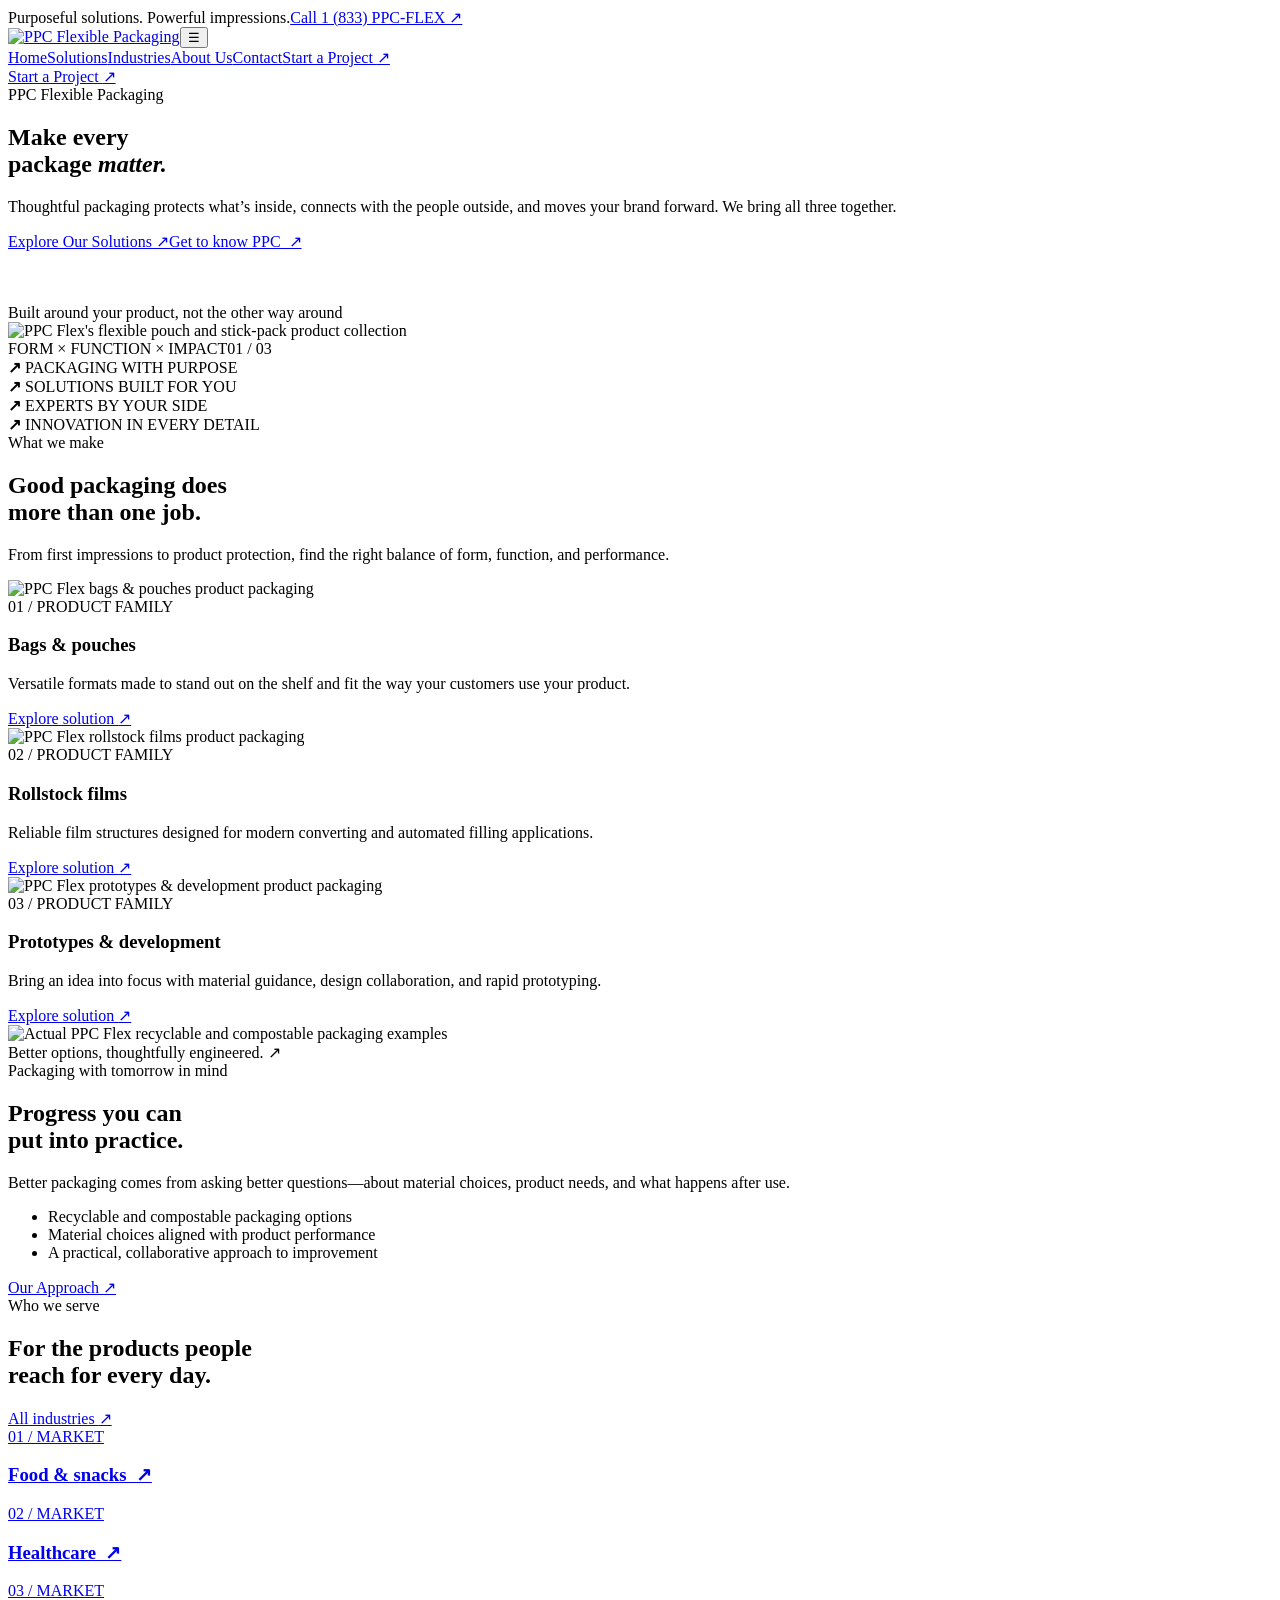
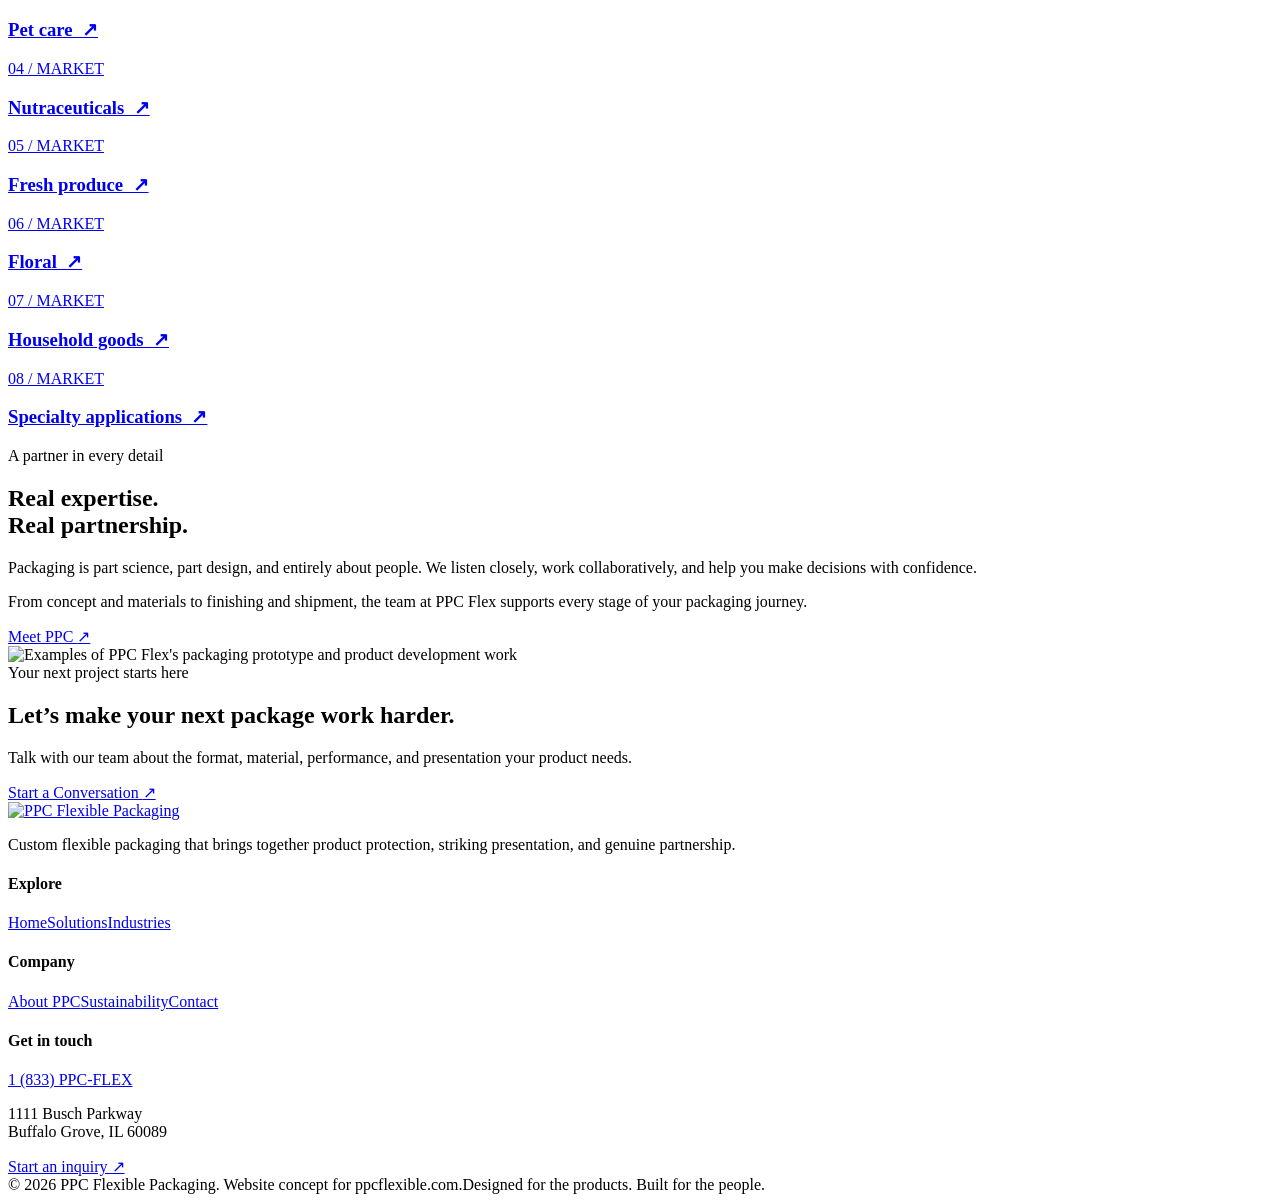
==== index.html @ 079b3fd4 "Add files via upload" ====
<!DOCTYPE html><html lang="en"><head><meta charset="utf-8"><meta name="viewport" content="width=device-width, initial-scale=1"><meta name="theme-color" content="#142b38"><meta name="description" content="Custom flexible packaging for food, healthcare, pet care and more. Discover PPC Flexible Packaging."><title>Custom Packaging Designed to Perform | PPC Flexible Packaging</title><link rel="icon" href="assets/favicon.svg" type="image/svg+xml"><link rel="alternate icon" href="assets/favicon.ico" type="image/x-icon"><link rel="apple-touch-icon" href="assets/apple-touch-icon.png"><link rel="stylesheet" href="assets/style.css"><link rel="canonical" href="https://ppcflexible.com/index.html"></head><body><div class="topline"><div class="container"><span>Purposeful solutions. Powerful impressions.</span><a href="tel:+18337723539">Call 1 (833) PPC-FLEX ↗</a></div></div><header class="header"><div class="container nav-wrap"><a class="brand" href="index.html" aria-label="PPC Flexible Packaging home"><img class="brand-logo" src="assets/logo.svg" alt="PPC Flexible Packaging" width="211" height="61"></a><button data-menu-button class="menu-btn" aria-label="Toggle navigation" aria-expanded="false">☰</button><nav data-menu class="nav" aria-label="Main navigation"><a class="nav-link active" href="index.html">Home</a><a class="nav-link " href="solutions.html">Solutions</a><a class="nav-link " href="industries.html">Industries</a><a class="nav-link " href="about.html">About Us</a><a class="nav-link " href="contact.html">Contact</a><a class="btn mobile-only" href="contact.html">Start a Project <span class="arrow">↗</span></a></nav><a class="btn header-cta" href="contact.html">Start a Project <span class="arrow">↗</span></a></div></header><main><section class="hero"><div class="hero-grid"><div class="hero-copy"><div><div class="eyebrow">PPC Flexible Packaging</div><h1>Make every<br>package <em>matter.</em></h1><p>Thoughtful packaging protects what’s inside, connects with the people outside, and moves your brand forward. We bring all three together.</p><div class="hero-actions"><a class="btn" href="solutions.html">Explore Our Solutions <span class="arrow">↗</span></a><a class="ghost" href="about.html">Get to know PPC&nbsp; ↗</a></div><div class="hero-photo-quote" style="margin-top:53px"><span>Built around your product, not the other way around</span></div></div></div><div class="hero-visual"><img src="https://ppcflex.com/wp-content/uploads/2025/11/bags.png" alt="PPC Flex's flexible pouch and stick-pack product collection"><div class="hero-caption"><span>FORM × FUNCTION × IMPACT</span><span>01 / 03</span></div></div></div></section>
<section class="kicker-strip"><div class="container kicker-grid"><div><b>↗</b> PACKAGING WITH PURPOSE</div><div><b>↗</b> SOLUTIONS BUILT FOR YOU</div><div><b>↗</b> EXPERTS BY YOUR SIDE</div><div><b>↗</b> INNOVATION IN EVERY DETAIL</div></div></section>
<section class="section"><div class="container"><div class="section-head"><div><div class="eyebrow">What we make</div><h2>Good packaging does<br>more than one job.</h2></div><p>From first impressions to product protection, find the right balance of form, function, and performance.</p></div><div class="cards-3"><article class="service-card"><div class="image"><img src="https://ppcflex.com/wp-content/uploads/2025/11/bags.png" loading="lazy" alt="PPC Flex bags & pouches product packaging"></div><div class="content"><span class="count">01 / PRODUCT FAMILY</span><h3>Bags & pouches</h3><p>Versatile formats made to stand out on the shelf and fit the way your customers use your product.</p><a class="text-link" href="solutions.html">Explore solution <span class="arrow">↗</span></a></div></article><article class="service-card"><div class="image"><img src="https://ppcflex.com/wp-content/uploads/2024/10/rollstock.png" loading="lazy" alt="PPC Flex rollstock films product packaging"></div><div class="content"><span class="count">02 / PRODUCT FAMILY</span><h3>Rollstock films</h3><p>Reliable film structures designed for modern converting and automated filling applications.</p><a class="text-link" href="solutions.html">Explore solution <span class="arrow">↗</span></a></div></article><article class="service-card"><div class="image"><img src="https://ppcflex.com/wp-content/uploads/2024/03/prototype-packaging-768x768.png" loading="lazy" alt="PPC Flex prototypes & development product packaging"></div><div class="content"><span class="count">03 / PRODUCT FAMILY</span><h3>Prototypes & development</h3><p>Bring an idea into focus with material guidance, design collaboration, and rapid prototyping.</p><a class="text-link" href="solutions.html">Explore solution <span class="arrow">↗</span></a></div></article></div></div></section>
<section class="section soft"><div class="container split"><div class="photo-block contain" style="background:#ffffff"><img loading="lazy" src="https://ppcflex.com/wp-content/uploads/2024/03/2024_PPCFLEX_Thrive-1.jpg" alt="Actual PPC Flex recyclable and compostable packaging examples"><div class="photo-note">Better options, thoughtfully engineered. ↗</div></div><div><div class="eyebrow">Packaging with tomorrow in mind</div><h2>Progress you can<br>put into practice.</h2><p class="lead">Better packaging comes from asking better questions—about material choices, product needs, and what happens after use.</p><ul class="feature-list"><li>Recyclable and compostable packaging options</li><li>Material choices aligned with product performance</li><li>A practical, collaborative approach to improvement</li></ul><a class="btn dark" href="about.html#sustainability">Our Approach <span class="arrow">↗</span></a></div></div></section>
<section class="section"><div class="container"><div class="section-head"><div><div class="eyebrow">Who we serve</div><h2>For the products people<br>reach for every day.</h2></div><a class="text-link" href="industries.html">All industries <span class="arrow">↗</span></a></div><div class="market-grid"><a href="industries.html" class="market"><span class="no">01 / MARKET</span><h3>Food & snacks&nbsp; ↗</h3></a><a href="industries.html" class="market"><span class="no">02 / MARKET</span><h3>Healthcare&nbsp; ↗</h3></a><a href="industries.html" class="market"><span class="no">03 / MARKET</span><h3>Pet care&nbsp; ↗</h3></a><a href="industries.html" class="market"><span class="no">04 / MARKET</span><h3>Nutraceuticals&nbsp; ↗</h3></a><a href="industries.html" class="market"><span class="no">05 / MARKET</span><h3>Fresh produce&nbsp; ↗</h3></a><a href="industries.html" class="market"><span class="no">06 / MARKET</span><h3>Floral&nbsp; ↗</h3></a><a href="industries.html" class="market"><span class="no">07 / MARKET</span><h3>Household goods&nbsp; ↗</h3></a><a href="industries.html" class="market"><span class="no">08 / MARKET</span><h3>Specialty applications&nbsp; ↗</h3></a></div></div></section>
<section class="section soft"><div class="container split"><div><div class="eyebrow">A partner in every detail</div><h2>Real expertise.<br>Real partnership.</h2><p class="lead">Packaging is part science, part design, and entirely about people. We listen closely, work collaboratively, and help you make decisions with confidence.</p><p>From concept and materials to finishing and shipment, the team at PPC Flex supports every stage of your packaging journey.</p><a class="btn dark" href="about.html">Meet PPC <span class="arrow">↗</span></a></div><div class="photo-block contain" style="background:white"><img loading="lazy" src="https://ppcflex.com/wp-content/uploads/2024/03/prototype-packaging-768x768.png" alt="Examples of PPC Flex's packaging prototype and product development work"></div></div></section><section class="banner"><div class="container banner-inner"><div><div class="eyebrow">Your next project starts here</div><h2>Let’s make your next package work harder.</h2><p>Talk with our team about the format, material, performance, and presentation your product needs.</p></div><a class="btn" href="contact.html">Start a Conversation <span class="arrow">↗</span></a></div></section></main><footer class="footer"><div class="container footer-main"><div><a class="brand" href="index.html" aria-label="PPC Flexible Packaging home"><img class="brand-logo" src="assets/logo-reverse.svg" alt="PPC Flexible Packaging" width="211" height="61"></a><p>Custom flexible packaging that brings together product protection, striking presentation, and genuine partnership.</p></div><div><h4>Explore</h4><a href="index.html">Home</a><a href="solutions.html">Solutions</a><a href="industries.html">Industries</a></div><div><h4>Company</h4><a href="about.html">About PPC</a><a href="about.html#sustainability">Sustainability</a><a href="contact.html">Contact</a></div><div><h4>Get in touch</h4><a href="tel:+18337723539">1 (833) PPC-FLEX</a><p>1111 Busch Parkway<br>Buffalo Grove, IL 60089</p><a href="contact.html">Start an inquiry ↗</a></div></div><div class="container footer-bottom"><span>© 2026 PPC Flexible Packaging. Website concept for ppcflexible.com.</span><span>Designed for the products. Built for the people.</span></div></footer><script src="assets/script.js" defer></script></body></html>
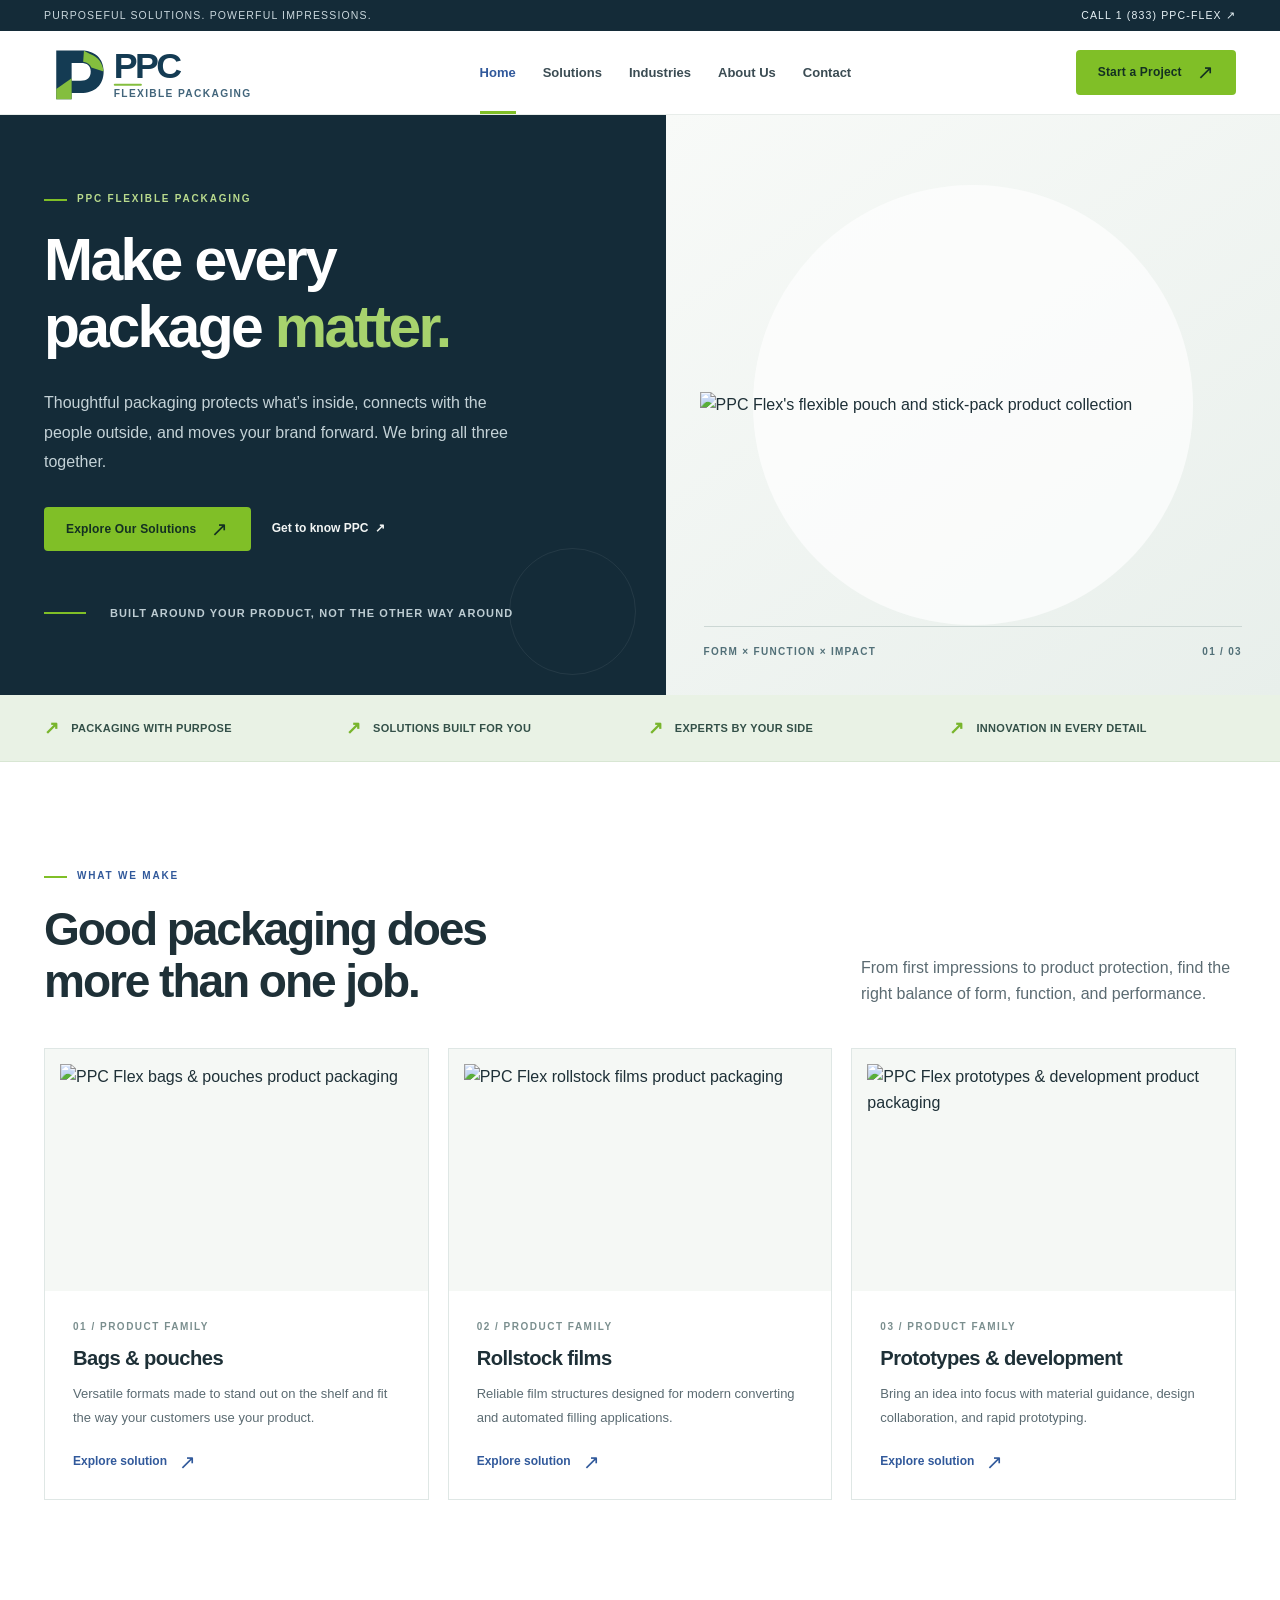
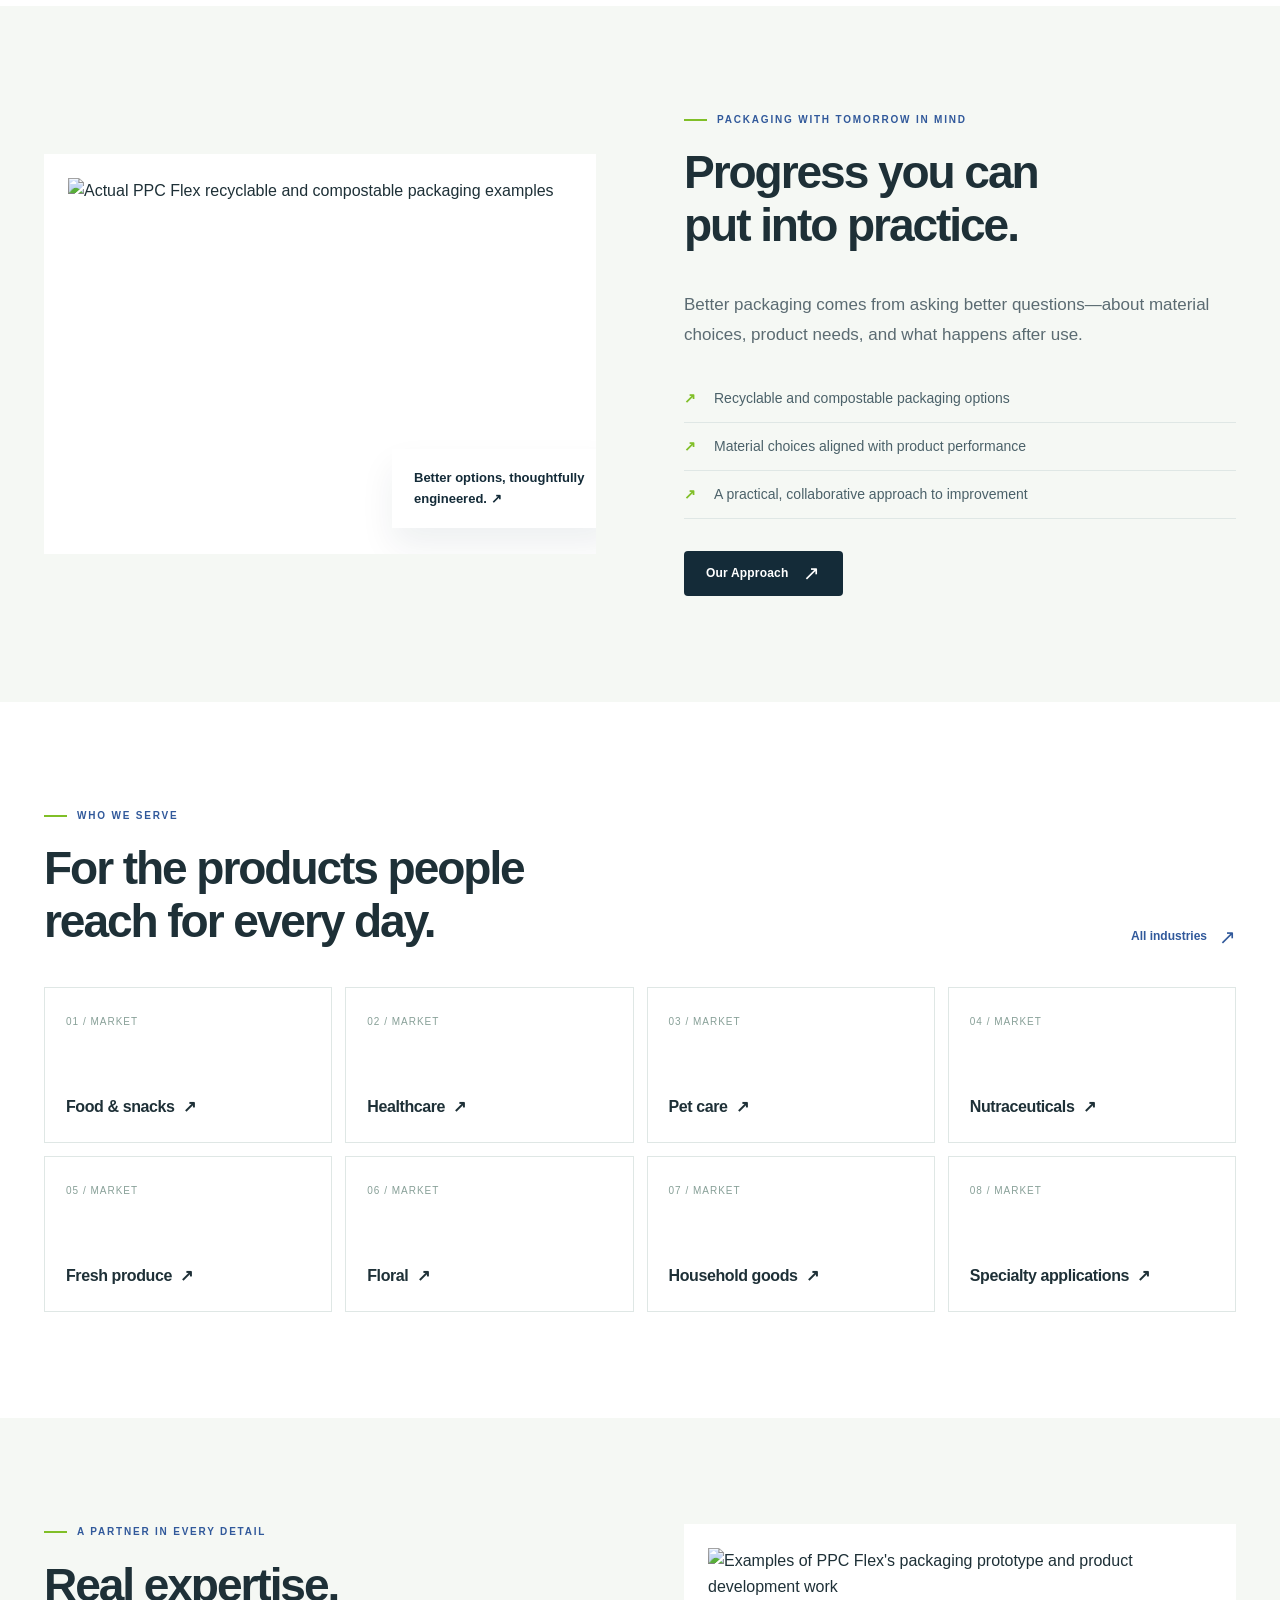
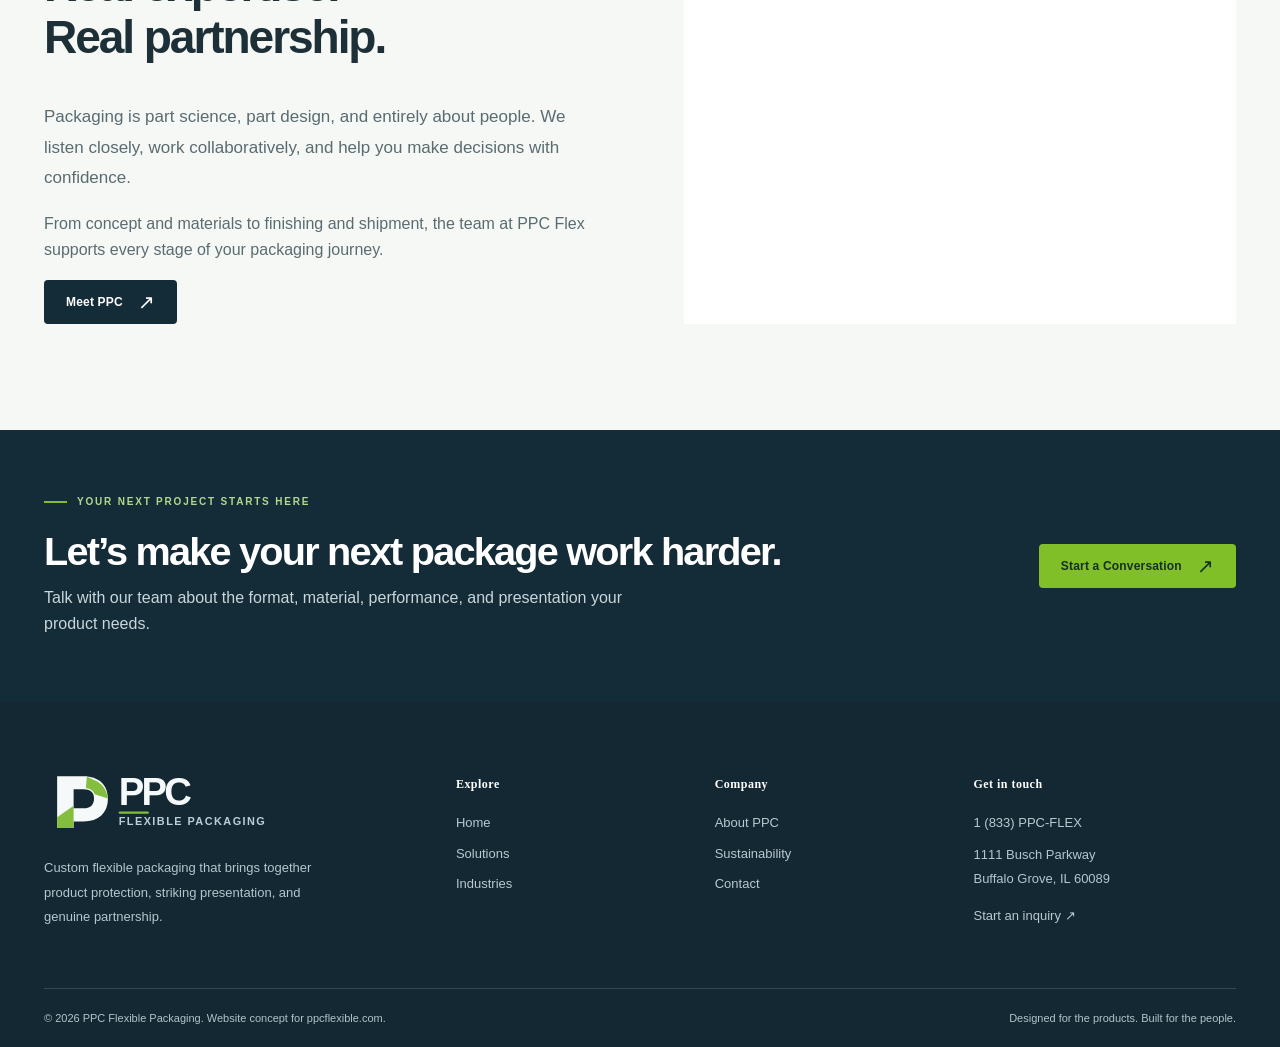
==== commit 36677634: "Add files via upload" ====
--- a/index.html
+++ b/index.html
@@ -1,6 +1,6 @@
-<!DOCTYPE html><html lang="en"><head><meta charset="utf-8"><meta name="viewport" content="width=device-width, initial-scale=1"><meta name="theme-color" content="#142b38"><meta name="description" content="Custom flexible packaging for food, healthcare, pet care and more. Discover PPC Flexible Packaging."><title>Custom Packaging Designed to Perform | PPC Flexible Packaging</title><link rel="icon" href="assets/favicon.svg" type="image/svg+xml"><link rel="alternate icon" href="assets/favicon.ico" type="image/x-icon"><link rel="apple-touch-icon" href="assets/apple-touch-icon.png"><link rel="stylesheet" href="assets/style.css"><link rel="canonical" href="https://ppcflexible.com/index.html"></head><body><div class="topline"><div class="container"><span>Purposeful solutions. Powerful impressions.</span><a href="tel:+18337723539">Call 1 (833) PPC-FLEX ↗</a></div></div><header class="header"><div class="container nav-wrap"><a class="brand" href="index.html" aria-label="PPC Flexible Packaging home"><img class="brand-logo" src="assets/logo.svg" alt="PPC Flexible Packaging" width="211" height="61"></a><button data-menu-button class="menu-btn" aria-label="Toggle navigation" aria-expanded="false">☰</button><nav data-menu class="nav" aria-label="Main navigation"><a class="nav-link active" href="index.html">Home</a><a class="nav-link " href="solutions.html">Solutions</a><a class="nav-link " href="industries.html">Industries</a><a class="nav-link " href="about.html">About Us</a><a class="nav-link " href="contact.html">Contact</a><a class="btn mobile-only" href="contact.html">Start a Project <span class="arrow">↗</span></a></nav><a class="btn header-cta" href="contact.html">Start a Project <span class="arrow">↗</span></a></div></header><main><section class="hero"><div class="hero-grid"><div class="hero-copy"><div><div class="eyebrow">PPC Flexible Packaging</div><h1>Make every<br>package <em>matter.</em></h1><p>Thoughtful packaging protects what’s inside, connects with the people outside, and moves your brand forward. We bring all three together.</p><div class="hero-actions"><a class="btn" href="solutions.html">Explore Our Solutions <span class="arrow">↗</span></a><a class="ghost" href="about.html">Get to know PPC&nbsp; ↗</a></div><div class="hero-photo-quote" style="margin-top:53px"><span>Built around your product, not the other way around</span></div></div></div><div class="hero-visual"><img src="https://ppcflex.com/wp-content/uploads/2025/11/bags.png" alt="PPC Flex's flexible pouch and stick-pack product collection"><div class="hero-caption"><span>FORM × FUNCTION × IMPACT</span><span>01 / 03</span></div></div></div></section>
+<!DOCTYPE html><html lang="en"><head><meta charset="utf-8"><meta name="viewport" content="width=device-width, initial-scale=1"><meta name="theme-color" content="#142b38"><meta name="description" content="Custom flexible packaging for food, healthcare, pet care and more. Discover PPC Flexible Packaging."><title>Custom Packaging Designed to Perform | PPC Flexible Packaging</title><link rel="icon" href="favicon.svg" type="image/svg+xml"><link rel="alternate icon" href="favicon.ico" type="image/x-icon"><link rel="apple-touch-icon" href="apple-touch-icon.png"><link rel="stylesheet" href="style.css"><link rel="canonical" href="https://ppcflexible.com/index.html"></head><body><div class="topline"><div class="container"><span>Purposeful solutions. Powerful impressions.</span><a href="tel:+18337723539">Call 1 (833) PPC-FLEX ↗</a></div></div><header class="header"><div class="container nav-wrap"><a class="brand" href="index.html" aria-label="PPC Flexible Packaging home"><img class="brand-logo" src="logo.svg" alt="PPC Flexible Packaging" width="211" height="61"></a><button data-menu-button class="menu-btn" aria-label="Toggle navigation" aria-expanded="false">☰</button><nav data-menu class="nav" aria-label="Main navigation"><a class="nav-link active" href="index.html">Home</a><a class="nav-link " href="solutions.html">Solutions</a><a class="nav-link " href="industries.html">Industries</a><a class="nav-link " href="about.html">About Us</a><a class="nav-link " href="contact.html">Contact</a><a class="btn mobile-only" href="contact.html">Start a Project <span class="arrow">↗</span></a></nav><a class="btn header-cta" href="contact.html">Start a Project <span class="arrow">↗</span></a></div></header><main><section class="hero"><div class="hero-grid"><div class="hero-copy"><div><div class="eyebrow">PPC Flexible Packaging</div><h1>Make every<br>package <em>matter.</em></h1><p>Thoughtful packaging protects what’s inside, connects with the people outside, and moves your brand forward. We bring all three together.</p><div class="hero-actions"><a class="btn" href="solutions.html">Explore Our Solutions <span class="arrow">↗</span></a><a class="ghost" href="about.html">Get to know PPC&nbsp; ↗</a></div><div class="hero-photo-quote" style="margin-top:53px"><span>Built around your product, not the other way around</span></div></div></div><div class="hero-visual"><img src="https://ppcflex.com/wp-content/uploads/2025/11/bags.png" alt="PPC Flex's flexible pouch and stick-pack product collection"><div class="hero-caption"><span>FORM × FUNCTION × IMPACT</span><span>01 / 03</span></div></div></div></section>
 <section class="kicker-strip"><div class="container kicker-grid"><div><b>↗</b> PACKAGING WITH PURPOSE</div><div><b>↗</b> SOLUTIONS BUILT FOR YOU</div><div><b>↗</b> EXPERTS BY YOUR SIDE</div><div><b>↗</b> INNOVATION IN EVERY DETAIL</div></div></section>
 <section class="section"><div class="container"><div class="section-head"><div><div class="eyebrow">What we make</div><h2>Good packaging does<br>more than one job.</h2></div><p>From first impressions to product protection, find the right balance of form, function, and performance.</p></div><div class="cards-3"><article class="service-card"><div class="image"><img src="https://ppcflex.com/wp-content/uploads/2025/11/bags.png" loading="lazy" alt="PPC Flex bags & pouches product packaging"></div><div class="content"><span class="count">01 / PRODUCT FAMILY</span><h3>Bags & pouches</h3><p>Versatile formats made to stand out on the shelf and fit the way your customers use your product.</p><a class="text-link" href="solutions.html">Explore solution <span class="arrow">↗</span></a></div></article><article class="service-card"><div class="image"><img src="https://ppcflex.com/wp-content/uploads/2024/10/rollstock.png" loading="lazy" alt="PPC Flex rollstock films product packaging"></div><div class="content"><span class="count">02 / PRODUCT FAMILY</span><h3>Rollstock films</h3><p>Reliable film structures designed for modern converting and automated filling applications.</p><a class="text-link" href="solutions.html">Explore solution <span class="arrow">↗</span></a></div></article><article class="service-card"><div class="image"><img src="https://ppcflex.com/wp-content/uploads/2024/03/prototype-packaging-768x768.png" loading="lazy" alt="PPC Flex prototypes & development product packaging"></div><div class="content"><span class="count">03 / PRODUCT FAMILY</span><h3>Prototypes & development</h3><p>Bring an idea into focus with material guidance, design collaboration, and rapid prototyping.</p><a class="text-link" href="solutions.html">Explore solution <span class="arrow">↗</span></a></div></article></div></div></section>
 <section class="section soft"><div class="container split"><div class="photo-block contain" style="background:#ffffff"><img loading="lazy" src="https://ppcflex.com/wp-content/uploads/2024/03/2024_PPCFLEX_Thrive-1.jpg" alt="Actual PPC Flex recyclable and compostable packaging examples"><div class="photo-note">Better options, thoughtfully engineered. ↗</div></div><div><div class="eyebrow">Packaging with tomorrow in mind</div><h2>Progress you can<br>put into practice.</h2><p class="lead">Better packaging comes from asking better questions—about material choices, product needs, and what happens after use.</p><ul class="feature-list"><li>Recyclable and compostable packaging options</li><li>Material choices aligned with product performance</li><li>A practical, collaborative approach to improvement</li></ul><a class="btn dark" href="about.html#sustainability">Our Approach <span class="arrow">↗</span></a></div></div></section>
 <section class="section"><div class="container"><div class="section-head"><div><div class="eyebrow">Who we serve</div><h2>For the products people<br>reach for every day.</h2></div><a class="text-link" href="industries.html">All industries <span class="arrow">↗</span></a></div><div class="market-grid"><a href="industries.html" class="market"><span class="no">01 / MARKET</span><h3>Food & snacks&nbsp; ↗</h3></a><a href="industries.html" class="market"><span class="no">02 / MARKET</span><h3>Healthcare&nbsp; ↗</h3></a><a href="industries.html" class="market"><span class="no">03 / MARKET</span><h3>Pet care&nbsp; ↗</h3></a><a href="industries.html" class="market"><span class="no">04 / MARKET</span><h3>Nutraceuticals&nbsp; ↗</h3></a><a href="industries.html" class="market"><span class="no">05 / MARKET</span><h3>Fresh produce&nbsp; ↗</h3></a><a href="industries.html" class="market"><span class="no">06 / MARKET</span><h3>Floral&nbsp; ↗</h3></a><a href="industries.html" class="market"><span class="no">07 / MARKET</span><h3>Household goods&nbsp; ↗</h3></a><a href="industries.html" class="market"><span class="no">08 / MARKET</span><h3>Specialty applications&nbsp; ↗</h3></a></div></div></section>
-<section class="section soft"><div class="container split"><div><div class="eyebrow">A partner in every detail</div><h2>Real expertise.<br>Real partnership.</h2><p class="lead">Packaging is part science, part design, and entirely about people. We listen closely, work collaboratively, and help you make decisions with confidence.</p><p>From concept and materials to finishing and shipment, the team at PPC Flex supports every stage of your packaging journey.</p><a class="btn dark" href="about.html">Meet PPC <span class="arrow">↗</span></a></div><div class="photo-block contain" style="background:white"><img loading="lazy" src="https://ppcflex.com/wp-content/uploads/2024/03/prototype-packaging-768x768.png" alt="Examples of PPC Flex's packaging prototype and product development work"></div></div></section><section class="banner"><div class="container banner-inner"><div><div class="eyebrow">Your next project starts here</div><h2>Let’s make your next package work harder.</h2><p>Talk with our team about the format, material, performance, and presentation your product needs.</p></div><a class="btn" href="contact.html">Start a Conversation <span class="arrow">↗</span></a></div></section></main><footer class="footer"><div class="container footer-main"><div><a class="brand" href="index.html" aria-label="PPC Flexible Packaging home"><img class="brand-logo" src="assets/logo-reverse.svg" alt="PPC Flexible Packaging" width="211" height="61"></a><p>Custom flexible packaging that brings together product protection, striking presentation, and genuine partnership.</p></div><div><h4>Explore</h4><a href="index.html">Home</a><a href="solutions.html">Solutions</a><a href="industries.html">Industries</a></div><div><h4>Company</h4><a href="about.html">About PPC</a><a href="about.html#sustainability">Sustainability</a><a href="contact.html">Contact</a></div><div><h4>Get in touch</h4><a href="tel:+18337723539">1 (833) PPC-FLEX</a><p>1111 Busch Parkway<br>Buffalo Grove, IL 60089</p><a href="contact.html">Start an inquiry ↗</a></div></div><div class="container footer-bottom"><span>© 2026 PPC Flexible Packaging. Website concept for ppcflexible.com.</span><span>Designed for the products. Built for the people.</span></div></footer><script src="assets/script.js" defer></script></body></html>+<section class="section soft"><div class="container split"><div><div class="eyebrow">A partner in every detail</div><h2>Real expertise.<br>Real partnership.</h2><p class="lead">Packaging is part science, part design, and entirely about people. We listen closely, work collaboratively, and help you make decisions with confidence.</p><p>From concept and materials to finishing and shipment, the team at PPC Flex supports every stage of your packaging journey.</p><a class="btn dark" href="about.html">Meet PPC <span class="arrow">↗</span></a></div><div class="photo-block contain" style="background:white"><img loading="lazy" src="https://ppcflex.com/wp-content/uploads/2024/03/prototype-packaging-768x768.png" alt="Examples of PPC Flex's packaging prototype and product development work"></div></div></section><section class="banner"><div class="container banner-inner"><div><div class="eyebrow">Your next project starts here</div><h2>Let’s make your next package work harder.</h2><p>Talk with our team about the format, material, performance, and presentation your product needs.</p></div><a class="btn" href="contact.html">Start a Conversation <span class="arrow">↗</span></a></div></section></main><footer class="footer"><div class="container footer-main"><div><a class="brand" href="index.html" aria-label="PPC Flexible Packaging home"><img class="brand-logo" src="logo-reverse.svg" alt="PPC Flexible Packaging" width="211" height="61"></a><p>Custom flexible packaging that brings together product protection, striking presentation, and genuine partnership.</p></div><div><h4>Explore</h4><a href="index.html">Home</a><a href="solutions.html">Solutions</a><a href="industries.html">Industries</a></div><div><h4>Company</h4><a href="about.html">About PPC</a><a href="about.html#sustainability">Sustainability</a><a href="contact.html">Contact</a></div><div><h4>Get in touch</h4><a href="tel:+18337723539">1 (833) PPC-FLEX</a><p>1111 Busch Parkway<br>Buffalo Grove, IL 60089</p><a href="contact.html">Start an inquiry ↗</a></div></div><div class="container footer-bottom"><span>© 2026 PPC Flexible Packaging. Website concept for ppcflexible.com.</span><span>Designed for the products. Built for the people.</span></div></footer><script src="script.js" defer></script></body></html>
--- a/style.css
+++ b/style.css
@@ -0,0 +1,9 @@
+@import url('https://fonts.googleapis.com/css2?family=DM+Sans:wght@400;500;600;700&family=Manrope:wght@400;500;600;700;800&display=swap');
+:root{--navy:#142b38;--navy2:#203d50;--ink:#1e3037;--muted:#5b6b72;--lime:#80bf27;--lime2:#a8d264;--blue:#31599b;--pale:#f5f8f4;--white:#fff;--line:#dfe7e5;--max:1192px}*{box-sizing:border-box}html{scroll-behavior:smooth}body{margin:0;background:#fff;color:var(--ink);font:16px/1.65 'DM Sans',Arial,sans-serif;-webkit-font-smoothing:antialiased}img{max-width:100%;display:block}button,input,select,textarea{font:inherit}a{text-decoration:none;color:inherit}button{cursor:pointer}::selection{background:#d9eebc}h1,h2,h3,h4,p{margin-top:0}h1,h2,h3{font-family:Manrope,Arial,sans-serif;letter-spacing:-.045em;line-height:1.14}h1{font-size:clamp(3.2rem,5.6vw,5.8rem);font-weight:800}h2{font-size:clamp(2.1rem,3.6vw,3.8rem);font-weight:800}h3{font-size:1.26rem;letter-spacing:-.028em;font-weight:750}p{color:var(--muted)}.container{width:min(var(--max),calc(100% - 64px));margin:auto}.topline{height:31px;background:var(--navy);color:#c9d7dd;font-size:10.5px;letter-spacing:.11em;text-transform:uppercase;display:flex;align-items:center}.topline .container{display:flex;justify-content:space-between}.topline a{color:#e7f2f6}.header{height:84px;position:sticky;top:0;z-index:50;background:rgba(255,255,255,.97);border-bottom:1px solid #e8edea;backdrop-filter:blur(12px)}.nav-wrap{height:100%;display:flex;align-items:center;justify-content:space-between;gap:25px}.brand{display:flex;gap:10px;align-items:center;white-space:nowrap;flex-shrink:0}.brand-mark{width:38px;height:38px;position:relative;border:8px solid var(--lime);border-bottom-color:var(--blue);border-right-color:var(--blue);border-radius:12px 17px 17px 12px;transform:rotate(-8deg)}.brand-mark::after{content:'';position:absolute;inset:6px -8px 6px 6px;background:white;border-radius:4px}.brand-copy{display:flex;flex-direction:column;line-height:1}.brand-main{font:800 24px/1 Manrope,Arial,sans-serif;letter-spacing:-.065em;color:var(--lime)}.brand-main span{color:var(--blue);font-weight:500;letter-spacing:-.045em}.brand-sub{font-size:8px;font-weight:800;letter-spacing:.17em;color:#54707b;margin-top:5px}.nav{display:flex;align-items:center;gap:27px}.nav-link{font-size:13px;font-weight:700;color:#3b4c53;position:relative;transition:color .2s}.nav-link:hover,.nav-link.active{color:var(--blue)}.nav-link.active::after{content:'';position:absolute;bottom:-31px;height:3px;left:0;right:0;background:var(--lime)}.btn{display:inline-flex;align-items:center;gap:15px;justify-content:center;border:0;border-radius:4px;padding:15px 22px;background:var(--lime);color:#133022;font-size:12px;line-height:1.2;font-weight:800;letter-spacing:.015em;white-space:nowrap;transition:transform .15s,filter .15s}.btn:hover{transform:translateY(-2px);filter:brightness(.96)}.btn:focus-visible,a:focus-visible,input:focus-visible,textarea:focus-visible,select:focus-visible{outline:3px solid #8ec6e3;outline-offset:3px}.btn.dark{background:var(--navy);color:#fff}.btn.white{background:white;color:var(--navy)}.btn.outline{border:1px solid #cfdad7;color:var(--navy);background:transparent}.arrow{font-size:20px;line-height:.7;font-weight:400}.menu-btn{display:none;background:none;border:0;font-size:25px;color:var(--navy)}.eyebrow{display:flex;align-items:center;gap:10px;font-weight:800;font-size:10px;letter-spacing:.18em;text-transform:uppercase;color:var(--blue);margin-bottom:18px}.eyebrow::before{content:'';width:23px;height:2px;background:var(--lime)}.eyebrow.light{color:#b9db90}.lead{font-size:17px;line-height:1.8;max-width:600px}.section{padding:106px 0}.section.sm{padding:74px 0}.section.soft{background:var(--pale)}.section-head{display:flex;justify-content:space-between;align-items:end;gap:32px;margin-bottom:40px}.section-head h2{max-width:720px;margin:0}.section-head p{max-width:375px;margin:0}.hero{min-height:580px;background:#edf2ee;overflow:hidden}.hero-grid{display:grid;grid-template-columns:52% 48%;min-height:580px}.hero-copy{display:flex;align-items:center;padding:76px 72px max(72px,5vw) max(calc((100vw - var(--max))/2),32px);background:var(--navy);position:relative;color:white}.hero-copy::after{content:'';width:125px;height:125px;border:1px solid #ffffff12;position:absolute;bottom:20px;right:30px;border-radius:100%}.hero-copy h1{max-width:680px;margin:0 0 28px;font-size:clamp(3rem,4.6vw,5.2rem)}.hero-copy h1 em{font-style:normal;color:#a7d36d}.hero-copy p{color:#c4d2d7;max-width:470px;margin-bottom:30px;line-height:1.85}.hero-visual{background:linear-gradient(145deg,#f8faf8,#e8efeb);display:flex;align-items:center;justify-content:center;position:relative;isolation:isolate;padding:48px 34px}.hero-visual::before{content:'';position:absolute;width:440px;height:440px;background:white;opacity:.7;border-radius:50%;z-index:-1}.hero-visual>img{width:min(100%,590px);max-height:490px;object-fit:contain}.hero-visual .hero-caption{position:absolute;bottom:35px;left:38px;right:38px;display:flex;align-items:center;justify-content:space-between;border-top:1px solid #ccd7d4;padding-top:17px;color:#527078;font-size:10px;font-weight:800;letter-spacing:.13em;text-transform:uppercase}.hero-copy .eyebrow{color:#b9da8d}.hero-actions{display:flex;gap:12px;align-items:center;flex-wrap:wrap}.hero-actions .ghost{font-size:12px;font-weight:700;color:#f2f5f4;margin-left:9px}.page-hero{padding:95px 0 78px;background:var(--pale);border-bottom:1px solid var(--line)}.page-hero-grid{display:grid;grid-template-columns:1.12fr .88fr;gap:70px;align-items:center}.page-hero h1{font-size:clamp(2.7rem,4.5vw,4.6rem);margin-bottom:25px;max-width:730px}.page-hero p{max-width:550px}.page-hero .visual{height:405px;display:grid;place-items:center;background:#fff;overflow:hidden;position:relative}.page-hero .visual img{width:100%;height:100%;object-fit:contain;padding:15px}.page-hero .visual.photo img{object-fit:cover;padding:0}.page-hero .visual::after{content:'PPC FLEXIBLE PACKAGING';position:absolute;bottom:15px;left:18px;font-size:10px;letter-spacing:.2em;color:#5b6a72;font-weight:700}.kicker-strip{background:#e9f2e5;border-bottom:1px solid #d8e6d3;padding:21px 0}.kicker-grid{display:grid;grid-template-columns:repeat(4,1fr);gap:15px}.kicker-grid div{display:flex;gap:12px;align-items:center;font-size:11px;line-height:1.35;font-weight:800;letter-spacing:.025em;color:#335048}.kicker-grid b{color:#78b52c;font-size:18px;font-weight:600}.cards-3{display:grid;grid-template-columns:repeat(3,minmax(0,1fr));gap:19px}.service-card{border:1px solid var(--line);background:white;overflow:hidden;display:flex;flex-direction:column;transition:transform .2s,border-color .2s}.service-card:hover{transform:translateY(-4px);border-color:#abc9a4}.service-card .image{height:242px;display:grid;place-items:center;background:#f5f8f5}.service-card .image img{width:100%;height:100%;object-fit:contain;padding:15px}.service-card .content{padding:28px 28px 27px;display:flex;flex-direction:column;flex:1}.service-card .count{font-size:10px;letter-spacing:.15em;color:#7b8f8f;font-weight:800;margin-bottom:12px}.service-card h3{margin-bottom:12px}.service-card p{font-size:13px;line-height:1.8;flex:1;margin-bottom:23px}.text-link{font-size:12px;color:var(--blue);font-weight:800;display:inline-flex;gap:12px;align-items:center}.split{display:grid;grid-template-columns:1fr 1fr;gap:88px;align-items:center}.photo-block{position:relative;min-height:400px;background:#edf3ef;overflow:hidden}.photo-block img{width:100%;height:100%;min-height:400px;object-fit:cover}.photo-block.contain img{object-fit:contain;padding:24px}.photo-note{position:absolute;right:-21px;bottom:26px;background:#fff;padding:18px 22px;max-width:225px;box-shadow:0 18px 35px #132b3812;font-size:13px;font-weight:800;color:var(--navy)}.feature-list{margin:24px 0 32px;padding:0;list-style:none}.feature-list li{padding:12px 0 12px 30px;border-bottom:1px solid var(--line);position:relative;font-size:14px;color:#4b6169}.feature-list li::before{content:'↗';position:absolute;left:0;color:var(--lime);font-weight:900}.market-grid{display:grid;grid-template-columns:repeat(4,1fr);gap:13px}.market{border:1px solid var(--line);background:white;padding:26px 21px;min-height:156px;display:flex;flex-direction:column;justify-content:space-between}.market .no{font-size:10px;letter-spacing:.1em;color:#88a098}.market h3{font-size:16px;letter-spacing:-.025em;margin:0}.market:hover{background:#f0f6e9}.banner{background:var(--navy);color:white;padding:64px 0;overflow:hidden}.banner-inner{display:flex;justify-content:space-between;align-items:center;gap:35px}.banner h2{font-size:clamp(2rem,3.1vw,3.2rem);margin:0 0 11px}.banner p{color:#c9d7db;margin:0;max-width:580px}.banner .eyebrow{color:#b1d98c}.footer{background:#132833;color:white}.footer-main{padding:65px 0 45px;display:grid;grid-template-columns:1.7fr 1fr 1fr 1.2fr;gap:40px}.footer .brand{margin-bottom:24px}.footer .brand-mark::after{background:#132833}.footer .brand-sub{color:#b9cbd4}.footer p{color:#b4c6ce;font-size:13px;line-height:1.9;max-width:290px}.footer h4{font-size:12px;letter-spacing:.04em;color:white;margin:8px 0 18px;font-family:Manrope}.footer a:not(.brand){display:block;font-size:13px;margin:9px 0;color:#b8c9d0}.footer a:hover{color:white}.footer-bottom{border-top:1px solid #ffffff24;padding:20px 0;font-size:11px;color:#b2c4c9;display:flex;justify-content:space-between;gap:24px}.content-grid{display:grid;grid-template-columns:repeat(2,1fr);gap:22px}.feature-tile{background:#f4f8f5;border:1px solid #e3eae3;padding:35px}.feature-tile .number{font-size:11px;color:var(--blue);font-weight:800;letter-spacing:.12em;margin-bottom:44px}.feature-tile h3{font-size:20px}.feature-tile p{font-size:14px;margin-bottom:0}.market-card{display:grid;grid-template-columns:110px 1fr;gap:22px;padding:25px;border:1px solid var(--line);background:white;align-items:center}.market-card .icon-grid{width:110px;height:110px;background:#f0f5ef;display:grid;place-items:center;font-size:31px;color:var(--blue);font-family:Manrope;font-weight:800}.market-card h3{margin:0 0 9px}.market-card p{font-size:13px;margin:0;line-height:1.8}.statement{font-size:clamp(1.65rem,3vw,2.7rem);line-height:1.38;letter-spacing:-.04em;font-family:Manrope;font-weight:750;color:var(--navy)}.stats-band{display:grid;grid-template-columns:repeat(3,1fr);gap:28px}.stat{padding-left:25px;border-left:3px solid var(--lime)}.stat b{display:block;font-size:20px;font-weight:800;color:var(--navy);letter-spacing:-.04em}.stat span{font-size:13px;color:var(--muted)}.faq{border-top:1px solid var(--line)}details{border-bottom:1px solid var(--line);padding:22px 0}summary{cursor:pointer;font-weight:800;color:var(--navy);list-style:none;display:flex;justify-content:space-between;align-items:center}summary::-webkit-details-marker{display:none}summary::after{content:'+';font-size:24px;font-weight:400;color:var(--blue)}details[open] summary::after{content:'−'}details p{max-width:760px;font-size:14px;margin:14px 0 0}.contact-grid{display:grid;grid-template-columns:.82fr 1.18fr;gap:88px}.contact-panel{padding:30px 0}.contact-panel h2{margin-bottom:25px}.contact-info{border-top:1px solid var(--line);padding:23px 0}.contact-info small{font-size:10px;font-weight:800;text-transform:uppercase;letter-spacing:.14em;color:var(--blue);display:block;margin-bottom:7px}.contact-info strong{font-size:18px;color:var(--navy);font-weight:800}.contact-form{background:#f4f7f4;padding:44px;border:1px solid #e1eae1}.contact-form h3{font-size:24px;margin-bottom:10px}.contact-form>p{font-size:13px;margin-bottom:24px}.form-row{display:grid;grid-template-columns:1fr 1fr;gap:15px}.field{display:block;margin-bottom:16px}.field span{font-size:11px;font-weight:800;color:#334e56;display:block;margin-bottom:7px}.field input,.field textarea,.field select{width:100%;border:1px solid #d4ded9;background:#fff;border-radius:2px;padding:13px 14px;color:var(--navy);outline:0;min-height:48px}.field textarea{height:132px;resize:vertical}.note{font-size:11px;color:#6e817e;line-height:1.65}.form-state{display:none;padding:13px 15px;margin-top:15px;background:#e8f2e6;color:#2b5c32;border:1px solid #c8dcbc;font-size:13px}.form-state.show{display:block}.hero-photo-quote{display:flex;align-items:center;gap:24px}.hero-photo-quote::before{content:'';height:2px;width:42px;background:var(--lime)}.hero-photo-quote span{font-size:11px;letter-spacing:.1em;text-transform:uppercase;color:#bdccd2;font-weight:800}.photo-credit{font-size:10px;color:#81908a;margin-top:10px}.progress{display:flex;gap:0;margin:45px 0 0;flex-wrap:wrap}.progress div{flex:1;min-width:145px;padding:24px;border-top:2px solid #a7c296;border-right:1px solid #d7e3d7}.progress small{font-size:10px;color:#84a384;letter-spacing:.13em;font-weight:800}.progress h3{font-size:14px;letter-spacing:-.02em;margin:16px 0 0}.pill{font-size:10px;letter-spacing:.11em;text-transform:uppercase;font-weight:800;display:inline-flex;padding:9px 12px;background:#eaf2e5;color:#486341}.products-stack{display:grid;grid-template-columns:1fr 1fr;gap:22px}.product-long{display:grid;grid-template-columns:1fr 1fr;gap:26px;background:#f5f7f3;padding:25px;align-items:center;border:1px solid var(--line)}.product-long img{height:230px;width:100%;object-fit:contain}.product-long h3{margin-bottom:7px}.product-long p{font-size:13px;margin-bottom:16px}.data-id{color:var(--blue);font-size:10px;font-weight:800;letter-spacing:.14em}.head-block{margin-bottom:32px}.head-block p{max-width:650px}.mobile-only{display:none}@media(max-width:1080px){.container{width:calc(100% - 42px)}.nav{gap:18px}.hero-copy{padding:70px 45px 70px 25px}.hero-copy h1{font-size:3.9rem}.split{gap:43px}.footer-main{gap:18px}}@media(max-width:820px){.topline{display:none}.header{height:73px}.nav-link.active::after{bottom:-15px}.header-cta{display:none}.nav{gap:18px}.nav-link{font-size:12px}.hero-grid{grid-template-columns:1fr 1fr}.hero-copy{padding:54px 24px}.hero-copy h1{font-size:2.95rem}.hero-visual{padding:20px}.hero-visual>img{max-height:360px}.hero{min-height:470px}.hero-grid{min-height:470px}.section{padding:75px 0}.page-hero-grid{gap:28px}.cards-3{gap:12px}.service-card .content{padding:20px}.market-grid{grid-template-columns:repeat(2,1fr)}.footer-main{grid-template-columns:1.6fr 1fr;gap:25px}.contact-grid{gap:32px}.contact-form{padding:27px}.product-long{grid-template-columns:1fr}.product-long img{height:180px}}@media(max-width:640px){.container{width:calc(100% - 36px)}.header{height:68px}.menu-btn{display:block;margin-left:auto}.nav{position:absolute;top:68px;left:0;right:0;background:white;border-bottom:1px solid var(--line);display:none;flex-direction:column;align-items:stretch;padding:18px;box-shadow:0 17px 25px #0b1b2415}.nav.open{display:flex}.nav-link{padding:9px 6px}.nav-link.active::after{display:none}.nav .mobile-only{display:block}.hero-grid,.page-hero-grid,.split,.contact-grid{grid-template-columns:1fr}.hero-copy{padding:58px 26px}.hero-copy h1{font-size:clamp(3rem,11vw,4.1rem)}.hero-copy p{font-size:14px}.hero-visual{min-height:335px}.hero-visual>img{height:285px}.hero-visual::before{height:270px;width:270px}.hero-visual .hero-caption{bottom:16px;left:20px;right:20px}.hero-caption span:nth-child(2){display:none}.section{padding:66px 0}.section-head{display:block}.section-head h2{margin-bottom:14px}.cards-3,.content-grid,.products-stack{grid-template-columns:1fr}.service-card .image{height:260px}.service-card .content{padding:25px}.market-grid{gap:10px}.market{padding:19px;min-height:132px}.page-hero{padding:55px 0}.page-hero h1{font-size:clamp(2.7rem,10vw,4rem)}.page-hero .visual{height:280px}.kicker-grid{grid-template-columns:1fr 1fr;row-gap:18px}.banner-inner{display:block}.banner .btn{margin-top:26px}.footer-main{grid-template-columns:1fr 1fr}.footer-main>div:first-child{grid-column:span 2}.footer-bottom{display:block}.footer-bottom span{display:block;margin-bottom:7px}.contact-form{padding:24px 18px}.form-row{grid-template-columns:1fr;gap:0}.photo-block,.photo-block img{min-height:280px}.stats-band{grid-template-columns:1fr;gap:20px}.progress{display:grid;grid-template-columns:1fr 1fr}.progress div{min-width:0}.market-card{grid-template-columns:85px 1fr;gap:14px;padding:15px}.market-card .icon-grid{width:85px;height:85px}.market-card h3{font-size:17px}.brand-main{font-size:22px}.brand-mark{width:34px;height:34px}}
+
+/* 2026 corporate identity — minimal flat folded-film monogram */
+.brand{gap:0;display:inline-flex;align-items:center;flex:0 0 auto}
+.brand-logo{display:block;width:211px;height:auto;max-width:100%;object-fit:contain}
+.footer .brand-logo{width:226px}
+@media(max-width:820px){.brand-logo{width:177px}}
+@media(max-width:640px){.brand-logo{width:167px}.footer .brand-logo{width:201px}}
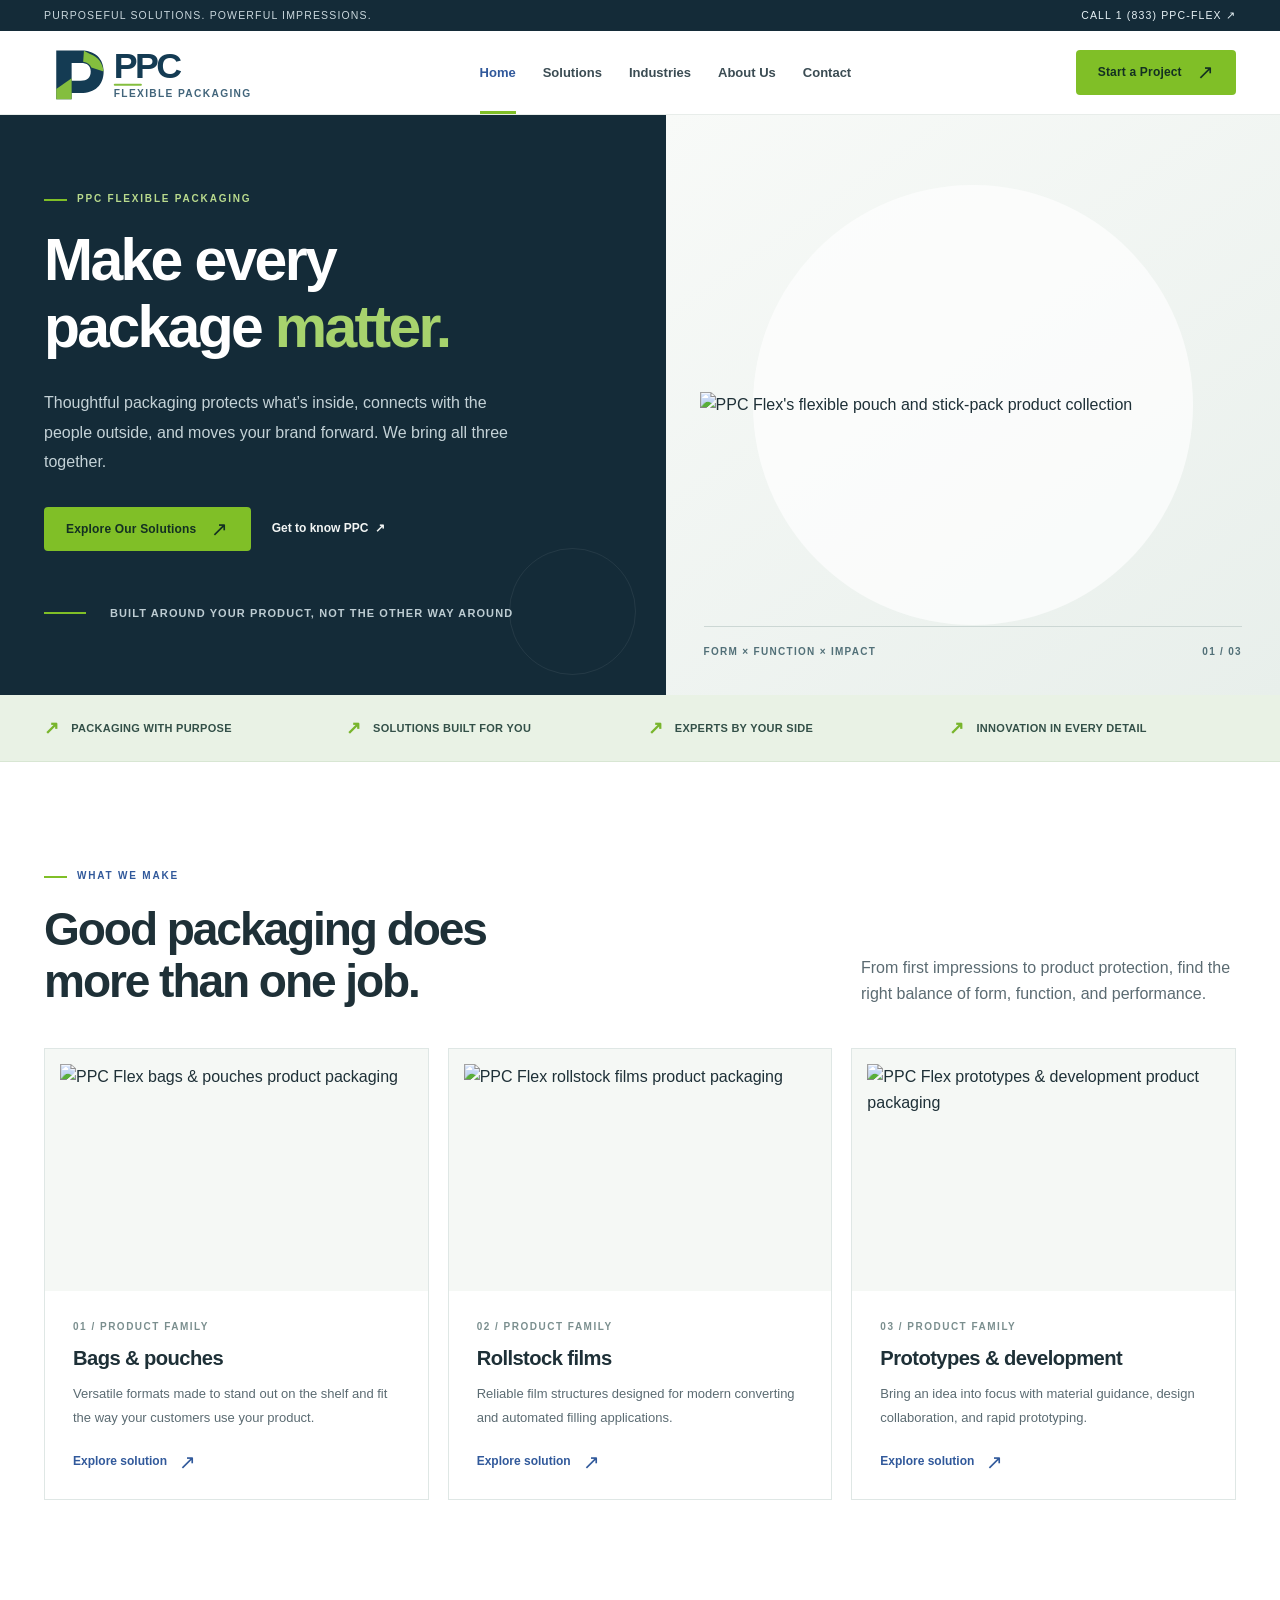
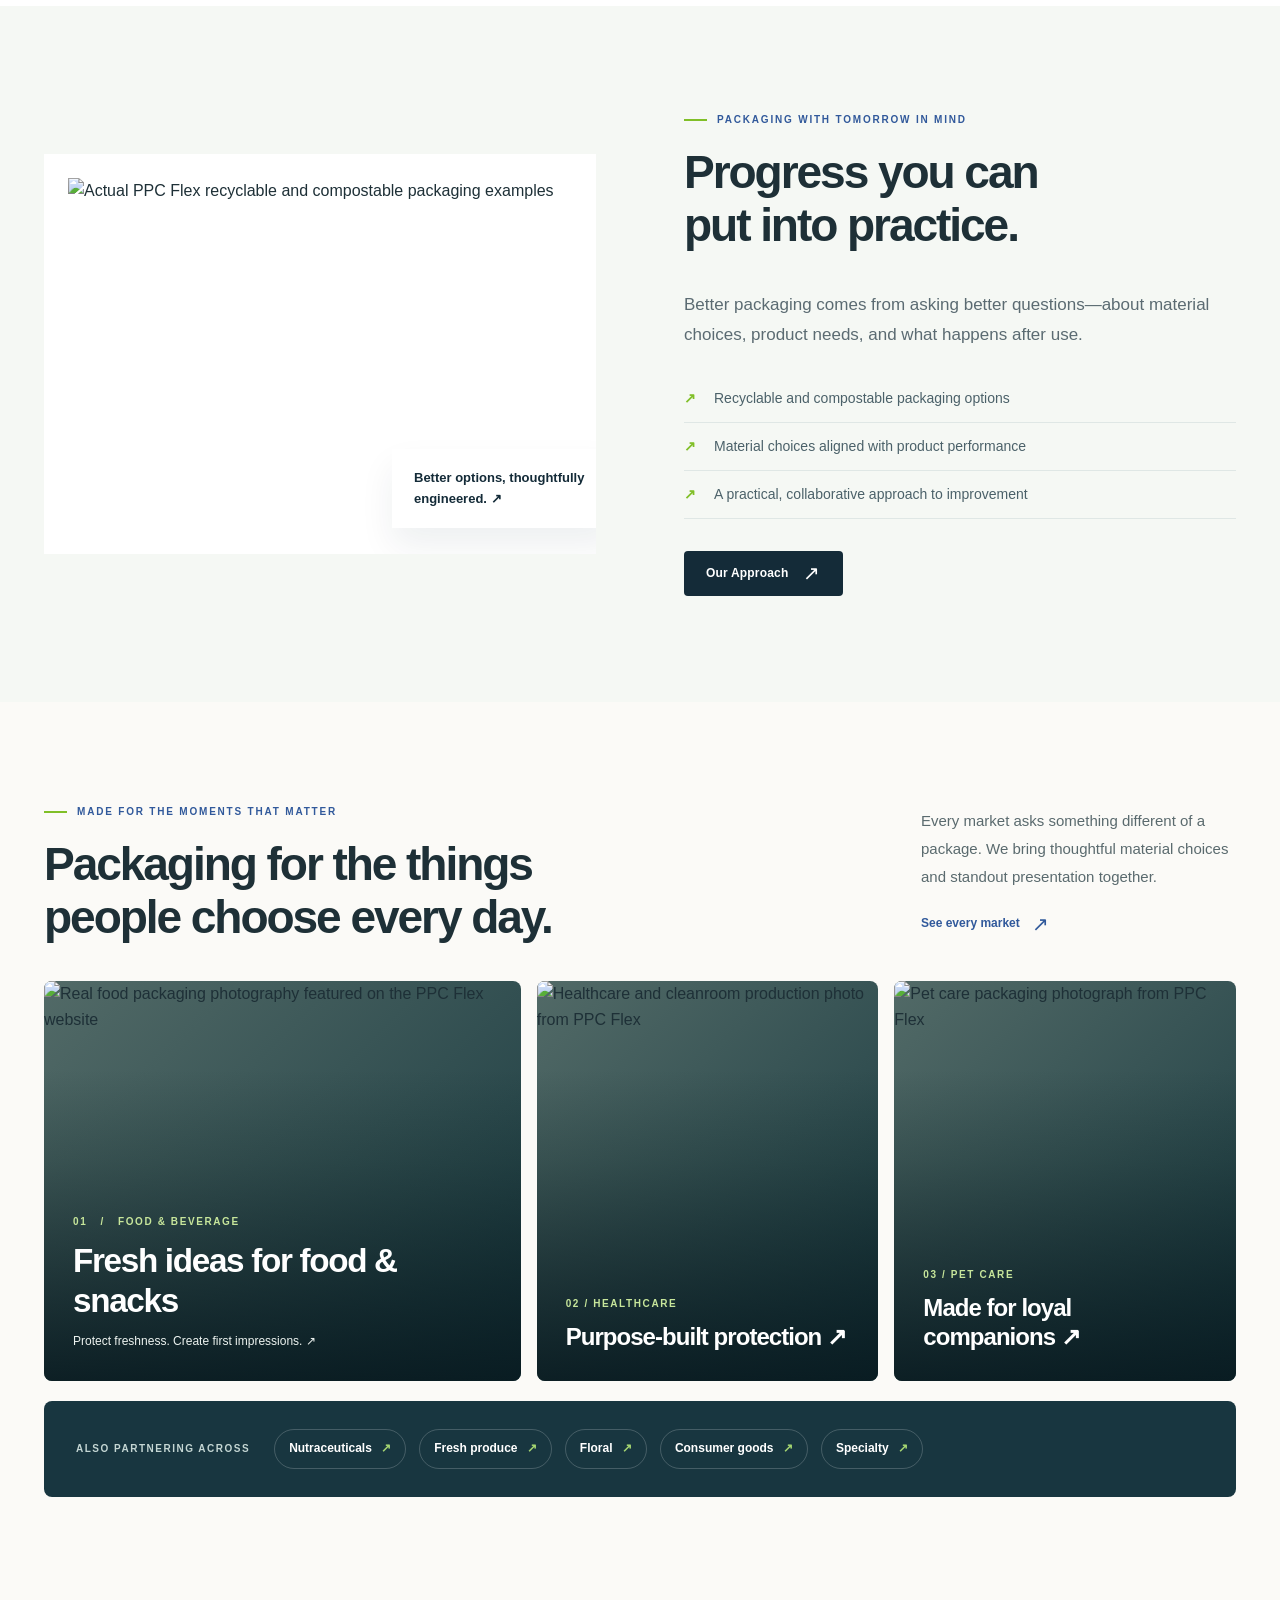
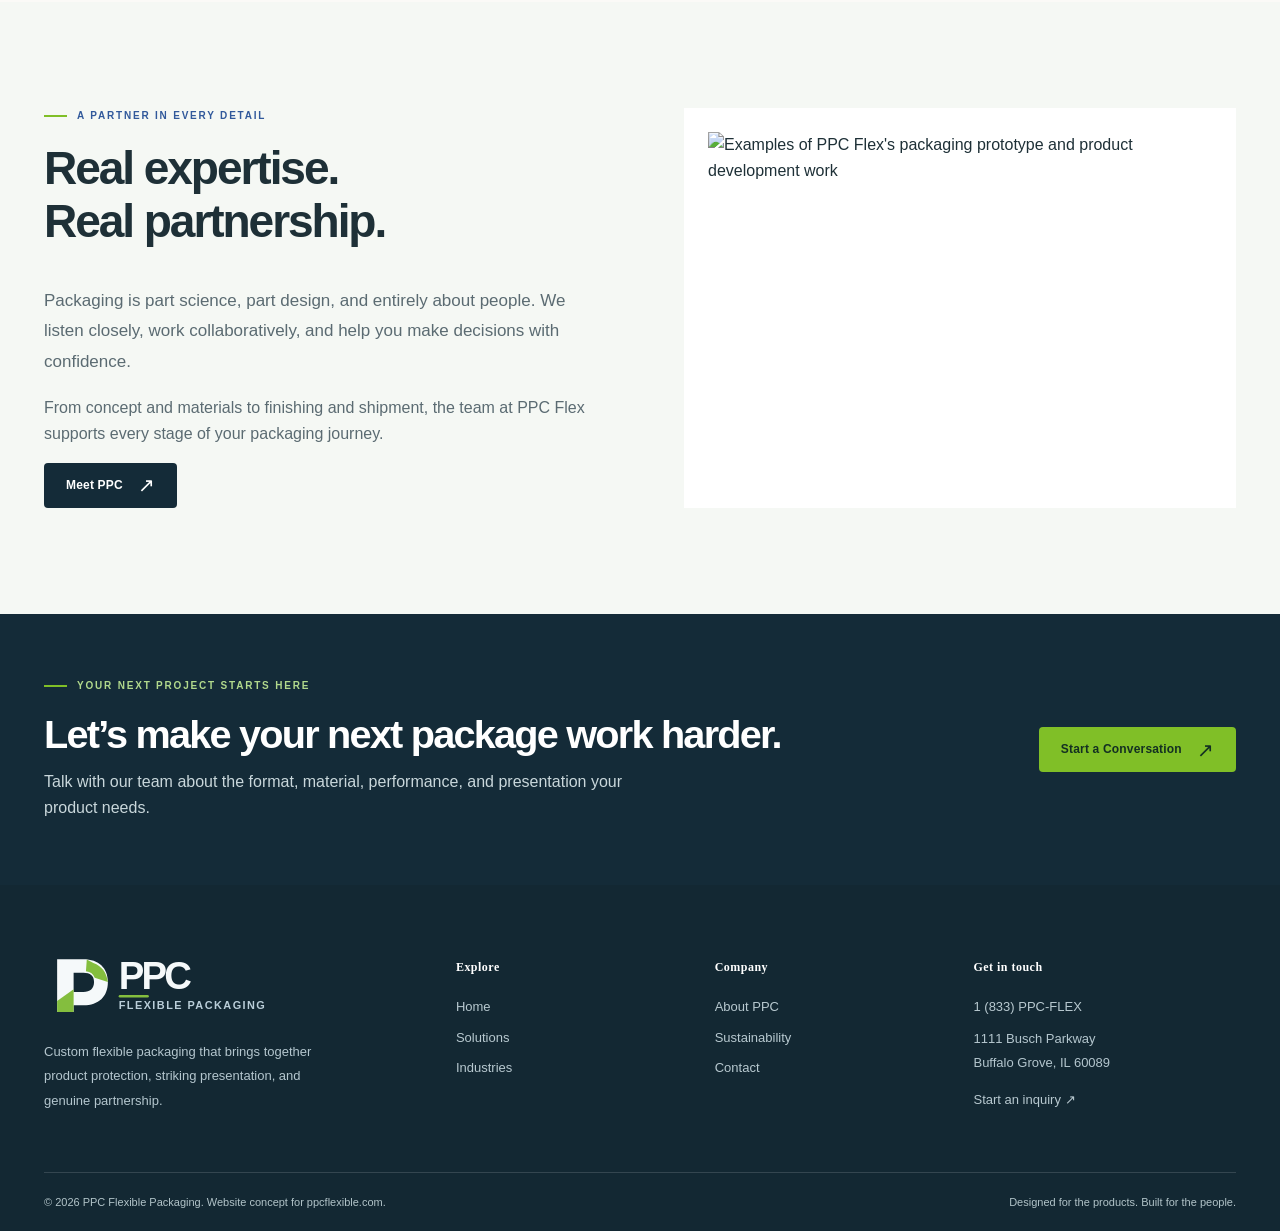
==== commit ab4ebf44: "Add files via upload" ====
--- a/index.html
+++ b/index.html
@@ -1,6 +1,15 @@
-<!DOCTYPE html><html lang="en"><head><meta charset="utf-8"><meta name="viewport" content="width=device-width, initial-scale=1"><meta name="theme-color" content="#142b38"><meta name="description" content="Custom flexible packaging for food, healthcare, pet care and more. Discover PPC Flexible Packaging."><title>Custom Packaging Designed to Perform | PPC Flexible Packaging</title><link rel="icon" href="favicon.svg" type="image/svg+xml"><link rel="alternate icon" href="favicon.ico" type="image/x-icon"><link rel="apple-touch-icon" href="apple-touch-icon.png"><link rel="stylesheet" href="style.css"><link rel="canonical" href="https://ppcflexible.com/index.html"></head><body><div class="topline"><div class="container"><span>Purposeful solutions. Powerful impressions.</span><a href="tel:+18337723539">Call 1 (833) PPC-FLEX ↗</a></div></div><header class="header"><div class="container nav-wrap"><a class="brand" href="index.html" aria-label="PPC Flexible Packaging home"><img class="brand-logo" src="logo.svg" alt="PPC Flexible Packaging" width="211" height="61"></a><button data-menu-button class="menu-btn" aria-label="Toggle navigation" aria-expanded="false">☰</button><nav data-menu class="nav" aria-label="Main navigation"><a class="nav-link active" href="index.html">Home</a><a class="nav-link " href="solutions.html">Solutions</a><a class="nav-link " href="industries.html">Industries</a><a class="nav-link " href="about.html">About Us</a><a class="nav-link " href="contact.html">Contact</a><a class="btn mobile-only" href="contact.html">Start a Project <span class="arrow">↗</span></a></nav><a class="btn header-cta" href="contact.html">Start a Project <span class="arrow">↗</span></a></div></header><main><section class="hero"><div class="hero-grid"><div class="hero-copy"><div><div class="eyebrow">PPC Flexible Packaging</div><h1>Make every<br>package <em>matter.</em></h1><p>Thoughtful packaging protects what’s inside, connects with the people outside, and moves your brand forward. We bring all three together.</p><div class="hero-actions"><a class="btn" href="solutions.html">Explore Our Solutions <span class="arrow">↗</span></a><a class="ghost" href="about.html">Get to know PPC&nbsp; ↗</a></div><div class="hero-photo-quote" style="margin-top:53px"><span>Built around your product, not the other way around</span></div></div></div><div class="hero-visual"><img src="https://ppcflex.com/wp-content/uploads/2025/11/bags.png" alt="PPC Flex's flexible pouch and stick-pack product collection"><div class="hero-caption"><span>FORM × FUNCTION × IMPACT</span><span>01 / 03</span></div></div></div></section>
+<!DOCTYPE html>
+<html lang="en"><head><meta charset="utf-8"/><meta content="width=device-width, initial-scale=1" name="viewport"/><meta content="#142b38" name="theme-color"/><meta content="Custom flexible packaging for food, healthcare, pet care and more. Discover PPC Flexible Packaging." name="description"/><title>Custom Packaging Designed to Perform | PPC Flexible Packaging</title><link href="favicon.svg" rel="icon" type="image/svg+xml"/><link href="favicon.ico" rel="alternate icon" type="image/x-icon"/><link href="apple-touch-icon.png" rel="apple-touch-icon"/><link href="style.css" rel="stylesheet"/><link href="https://ppcflexible.com/index.html" rel="canonical"/></head><body><div class="topline"><div class="container"><span>Purposeful solutions. Powerful impressions.</span><a href="tel:+18337723539">Call 1 (833) PPC-FLEX ↗</a></div></div><header class="header"><div class="container nav-wrap"><a aria-label="PPC Flexible Packaging home" class="brand" href="index.html"><img alt="PPC Flexible Packaging" class="brand-logo" height="61" src="logo.svg" width="211"/></a><button aria-expanded="false" aria-label="Toggle navigation" class="menu-btn" data-menu-button="">☰</button><nav aria-label="Main navigation" class="nav" data-menu=""><a class="nav-link active" href="index.html">Home</a><a class="nav-link" href="solutions.html">Solutions</a><a class="nav-link" href="industries.html">Industries</a><a class="nav-link" href="about.html">About Us</a><a class="nav-link" href="contact.html">Contact</a><a class="btn mobile-only" href="contact.html">Start a Project <span class="arrow">↗</span></a></nav><a class="btn header-cta" href="contact.html">Start a Project <span class="arrow">↗</span></a></div></header><main><section class="hero"><div class="hero-grid"><div class="hero-copy"><div><div class="eyebrow">PPC Flexible Packaging</div><h1>Make every<br/>package <em>matter.</em></h1><p>Thoughtful packaging protects what’s inside, connects with the people outside, and moves your brand forward. We bring all three together.</p><div class="hero-actions"><a class="btn" href="solutions.html">Explore Our Solutions <span class="arrow">↗</span></a><a class="ghost" href="about.html">Get to know PPC  ↗</a></div><div class="hero-photo-quote" style="margin-top:53px"><span>Built around your product, not the other way around</span></div></div></div><div class="hero-visual"><img alt="PPC Flex's flexible pouch and stick-pack product collection" src="https://ppcflex.com/wp-content/uploads/2025/11/bags.png"/><div class="hero-caption"><span>FORM × FUNCTION × IMPACT</span><span>01 / 03</span></div></div></div></section>
 <section class="kicker-strip"><div class="container kicker-grid"><div><b>↗</b> PACKAGING WITH PURPOSE</div><div><b>↗</b> SOLUTIONS BUILT FOR YOU</div><div><b>↗</b> EXPERTS BY YOUR SIDE</div><div><b>↗</b> INNOVATION IN EVERY DETAIL</div></div></section>
-<section class="section"><div class="container"><div class="section-head"><div><div class="eyebrow">What we make</div><h2>Good packaging does<br>more than one job.</h2></div><p>From first impressions to product protection, find the right balance of form, function, and performance.</p></div><div class="cards-3"><article class="service-card"><div class="image"><img src="https://ppcflex.com/wp-content/uploads/2025/11/bags.png" loading="lazy" alt="PPC Flex bags & pouches product packaging"></div><div class="content"><span class="count">01 / PRODUCT FAMILY</span><h3>Bags & pouches</h3><p>Versatile formats made to stand out on the shelf and fit the way your customers use your product.</p><a class="text-link" href="solutions.html">Explore solution <span class="arrow">↗</span></a></div></article><article class="service-card"><div class="image"><img src="https://ppcflex.com/wp-content/uploads/2024/10/rollstock.png" loading="lazy" alt="PPC Flex rollstock films product packaging"></div><div class="content"><span class="count">02 / PRODUCT FAMILY</span><h3>Rollstock films</h3><p>Reliable film structures designed for modern converting and automated filling applications.</p><a class="text-link" href="solutions.html">Explore solution <span class="arrow">↗</span></a></div></article><article class="service-card"><div class="image"><img src="https://ppcflex.com/wp-content/uploads/2024/03/prototype-packaging-768x768.png" loading="lazy" alt="PPC Flex prototypes & development product packaging"></div><div class="content"><span class="count">03 / PRODUCT FAMILY</span><h3>Prototypes & development</h3><p>Bring an idea into focus with material guidance, design collaboration, and rapid prototyping.</p><a class="text-link" href="solutions.html">Explore solution <span class="arrow">↗</span></a></div></article></div></div></section>
-<section class="section soft"><div class="container split"><div class="photo-block contain" style="background:#ffffff"><img loading="lazy" src="https://ppcflex.com/wp-content/uploads/2024/03/2024_PPCFLEX_Thrive-1.jpg" alt="Actual PPC Flex recyclable and compostable packaging examples"><div class="photo-note">Better options, thoughtfully engineered. ↗</div></div><div><div class="eyebrow">Packaging with tomorrow in mind</div><h2>Progress you can<br>put into practice.</h2><p class="lead">Better packaging comes from asking better questions—about material choices, product needs, and what happens after use.</p><ul class="feature-list"><li>Recyclable and compostable packaging options</li><li>Material choices aligned with product performance</li><li>A practical, collaborative approach to improvement</li></ul><a class="btn dark" href="about.html#sustainability">Our Approach <span class="arrow">↗</span></a></div></div></section>
-<section class="section"><div class="container"><div class="section-head"><div><div class="eyebrow">Who we serve</div><h2>For the products people<br>reach for every day.</h2></div><a class="text-link" href="industries.html">All industries <span class="arrow">↗</span></a></div><div class="market-grid"><a href="industries.html" class="market"><span class="no">01 / MARKET</span><h3>Food & snacks&nbsp; ↗</h3></a><a href="industries.html" class="market"><span class="no">02 / MARKET</span><h3>Healthcare&nbsp; ↗</h3></a><a href="industries.html" class="market"><span class="no">03 / MARKET</span><h3>Pet care&nbsp; ↗</h3></a><a href="industries.html" class="market"><span class="no">04 / MARKET</span><h3>Nutraceuticals&nbsp; ↗</h3></a><a href="industries.html" class="market"><span class="no">05 / MARKET</span><h3>Fresh produce&nbsp; ↗</h3></a><a href="industries.html" class="market"><span class="no">06 / MARKET</span><h3>Floral&nbsp; ↗</h3></a><a href="industries.html" class="market"><span class="no">07 / MARKET</span><h3>Household goods&nbsp; ↗</h3></a><a href="industries.html" class="market"><span class="no">08 / MARKET</span><h3>Specialty applications&nbsp; ↗</h3></a></div></div></section>
-<section class="section soft"><div class="container split"><div><div class="eyebrow">A partner in every detail</div><h2>Real expertise.<br>Real partnership.</h2><p class="lead">Packaging is part science, part design, and entirely about people. We listen closely, work collaboratively, and help you make decisions with confidence.</p><p>From concept and materials to finishing and shipment, the team at PPC Flex supports every stage of your packaging journey.</p><a class="btn dark" href="about.html">Meet PPC <span class="arrow">↗</span></a></div><div class="photo-block contain" style="background:white"><img loading="lazy" src="https://ppcflex.com/wp-content/uploads/2024/03/prototype-packaging-768x768.png" alt="Examples of PPC Flex's packaging prototype and product development work"></div></div></section><section class="banner"><div class="container banner-inner"><div><div class="eyebrow">Your next project starts here</div><h2>Let’s make your next package work harder.</h2><p>Talk with our team about the format, material, performance, and presentation your product needs.</p></div><a class="btn" href="contact.html">Start a Conversation <span class="arrow">↗</span></a></div></section></main><footer class="footer"><div class="container footer-main"><div><a class="brand" href="index.html" aria-label="PPC Flexible Packaging home"><img class="brand-logo" src="logo-reverse.svg" alt="PPC Flexible Packaging" width="211" height="61"></a><p>Custom flexible packaging that brings together product protection, striking presentation, and genuine partnership.</p></div><div><h4>Explore</h4><a href="index.html">Home</a><a href="solutions.html">Solutions</a><a href="industries.html">Industries</a></div><div><h4>Company</h4><a href="about.html">About PPC</a><a href="about.html#sustainability">Sustainability</a><a href="contact.html">Contact</a></div><div><h4>Get in touch</h4><a href="tel:+18337723539">1 (833) PPC-FLEX</a><p>1111 Busch Parkway<br>Buffalo Grove, IL 60089</p><a href="contact.html">Start an inquiry ↗</a></div></div><div class="container footer-bottom"><span>© 2026 PPC Flexible Packaging. Website concept for ppcflexible.com.</span><span>Designed for the products. Built for the people.</span></div></footer><script src="script.js" defer></script></body></html>+<section class="section"><div class="container"><div class="section-head"><div><div class="eyebrow">What we make</div><h2>Good packaging does<br/>more than one job.</h2></div><p>From first impressions to product protection, find the right balance of form, function, and performance.</p></div><div class="cards-3"><article class="service-card"><div class="image"><img alt="PPC Flex bags &amp; pouches product packaging" loading="lazy" src="https://ppcflex.com/wp-content/uploads/2025/11/bags.png"/></div><div class="content"><span class="count">01 / PRODUCT FAMILY</span><h3>Bags &amp; pouches</h3><p>Versatile formats made to stand out on the shelf and fit the way your customers use your product.</p><a class="text-link" href="solutions.html">Explore solution <span class="arrow">↗</span></a></div></article><article class="service-card"><div class="image"><img alt="PPC Flex rollstock films product packaging" loading="lazy" src="https://ppcflex.com/wp-content/uploads/2024/10/rollstock.png"/></div><div class="content"><span class="count">02 / PRODUCT FAMILY</span><h3>Rollstock films</h3><p>Reliable film structures designed for modern converting and automated filling applications.</p><a class="text-link" href="solutions.html">Explore solution <span class="arrow">↗</span></a></div></article><article class="service-card"><div class="image"><img alt="PPC Flex prototypes &amp; development product packaging" loading="lazy" src="https://ppcflex.com/wp-content/uploads/2024/03/prototype-packaging-768x768.png"/></div><div class="content"><span class="count">03 / PRODUCT FAMILY</span><h3>Prototypes &amp; development</h3><p>Bring an idea into focus with material guidance, design collaboration, and rapid prototyping.</p><a class="text-link" href="solutions.html">Explore solution <span class="arrow">↗</span></a></div></article></div></div></section>
+<section class="section soft"><div class="container split"><div class="photo-block contain" style="background:#ffffff"><img alt="Actual PPC Flex recyclable and compostable packaging examples" loading="lazy" src="https://ppcflex.com/wp-content/uploads/2024/03/2024_PPCFLEX_Thrive-1.jpg"/><div class="photo-note">Better options, thoughtfully engineered. ↗</div></div><div><div class="eyebrow">Packaging with tomorrow in mind</div><h2>Progress you can<br/>put into practice.</h2><p class="lead">Better packaging comes from asking better questions—about material choices, product needs, and what happens after use.</p><ul class="feature-list"><li>Recyclable and compostable packaging options</li><li>Material choices aligned with product performance</li><li>A practical, collaborative approach to improvement</li></ul><a class="btn dark" href="about.html#sustainability">Our Approach <span class="arrow">↗</span></a></div></div></section>
+<section class="section market-editorial"><div class="container">
+<div class="markets-heading"><div><div class="eyebrow">Made for the moments that matter</div><h2>Packaging for the things<br/>people choose every day.</h2></div><div class="market-heading-side"><p>Every market asks something different of a package. We bring thoughtful material choices and standout presentation together.</p><a class="text-link" href="industries.html">See every market <span class="arrow">↗</span></a></div></div>
+<div class="markets-feature-grid">
+<a class="market-photo market-photo-featured" href="industries.html#food"><img alt="Real food packaging photography featured on the PPC Flex website" loading="lazy" src="https://ppcflex.com/wp-content/uploads/2023/12/food-grade-packaging.jpg"/><span class="market-photo-shade"></span><span class="market-photo-copy"><span class="market-overline">01   /   FOOD &amp; BEVERAGE</span><strong>Fresh ideas for food &amp; snacks</strong><span>Protect freshness. Create first impressions. <span aria-hidden="true">↗</span></span></span></a>
+<a class="market-photo" href="industries.html#healthcare"><img alt="Healthcare and cleanroom production photo from PPC Flex" loading="lazy" src="https://ppcflex.com/wp-content/uploads/2024/01/cleanroom-packaging.jpg"/><span class="market-photo-shade"></span><span class="market-photo-copy"><span class="market-overline">02 / HEALTHCARE</span><strong>Purpose-built protection <span aria-hidden="true">↗</span></strong></span></a>
+<a class="market-photo" href="industries.html#petcare"><img alt="Pet care packaging photograph from PPC Flex" loading="lazy" src="https://ppcflex.com/wp-content/uploads/2023/12/pet-food-packaging.jpg"/><span class="market-photo-shade"></span><span class="market-photo-copy"><span class="market-overline">03 / PET CARE</span><strong>Made for loyal companions <span aria-hidden="true">↗</span></strong></span></a>
+</div>
+<div class="market-bottom-strip"><span>Also partnering across</span><div class="market-bottom-links"><a href="industries.html#nutraceuticals">Nutraceuticals <span>↗</span></a><a href="industries.html#produce">Fresh produce <span>↗</span></a><a href="industries.html#floral">Floral <span>↗</span></a><a href="industries.html#consumer">Consumer goods <span>↗</span></a><a href="industries.html#specialty">Specialty <span>↗</span></a></div></div>
+</div></section>
+<section class="section soft"><div class="container split"><div><div class="eyebrow">A partner in every detail</div><h2>Real expertise.<br/>Real partnership.</h2><p class="lead">Packaging is part science, part design, and entirely about people. We listen closely, work collaboratively, and help you make decisions with confidence.</p><p>From concept and materials to finishing and shipment, the team at PPC Flex supports every stage of your packaging journey.</p><a class="btn dark" href="about.html">Meet PPC <span class="arrow">↗</span></a></div><div class="photo-block contain" style="background:white"><img alt="Examples of PPC Flex's packaging prototype and product development work" loading="lazy" src="https://ppcflex.com/wp-content/uploads/2024/03/prototype-packaging-768x768.png"/></div></div></section><section class="banner"><div class="container banner-inner"><div><div class="eyebrow">Your next project starts here</div><h2>Let’s make your next package work harder.</h2><p>Talk with our team about the format, material, performance, and presentation your product needs.</p></div><a class="btn" href="contact.html">Start a Conversation <span class="arrow">↗</span></a></div></section></main><footer class="footer"><div class="container footer-main"><div><a aria-label="PPC Flexible Packaging home" class="brand" href="index.html"><img alt="PPC Flexible Packaging" class="brand-logo" height="61" src="logo-reverse.svg" width="211"/></a><p>Custom flexible packaging that brings together product protection, striking presentation, and genuine partnership.</p></div><div><h4>Explore</h4><a href="index.html">Home</a><a href="solutions.html">Solutions</a><a href="industries.html">Industries</a></div><div><h4>Company</h4><a href="about.html">About PPC</a><a href="about.html#sustainability">Sustainability</a><a href="contact.html">Contact</a></div><div><h4>Get in touch</h4><a href="tel:+18337723539">1 (833) PPC-FLEX</a><p>1111 Busch Parkway<br/>Buffalo Grove, IL 60089</p><a href="contact.html">Start an inquiry ↗</a></div></div><div class="container footer-bottom"><span>© 2026 PPC Flexible Packaging. Website concept for ppcflexible.com.</span><span>Designed for the products. Built for the people.</span></div></footer><script defer="" src="script.js"></script></body></html>
--- a/style.css
+++ b/style.css
@@ -7,3 +7,76 @@
 .footer .brand-logo{width:226px}
 @media(max-width:820px){.brand-logo{width:177px}}
 @media(max-width:640px){.brand-logo{width:167px}.footer .brand-logo{width:201px}}
+
+/* 2026 refined editorial section redesign — 4 formerly repetitive boxed sections */
+.market-editorial{background:#fbfaf7;padding-top:102px;padding-bottom:105px}
+.markets-heading,.industries-intro{display:flex;align-items:end;justify-content:space-between;gap:45px;margin-bottom:38px}
+.markets-heading h2,.industries-intro h2{margin-bottom:0}
+.market-heading-side{max-width:315px;padding-bottom:8px}
+.market-heading-side p,.industries-intro>p{font-size:15px;line-height:1.85;color:#5a6a6e;margin:0 0 18px}
+.markets-feature-grid{display:grid;grid-template-columns:1.2fr .86fr .86fr;gap:16px;min-height:400px}
+.market-photo{position:relative;display:block;border-radius:8px;overflow:hidden;min-height:340px;background:linear-gradient(135deg,#526a67,#193a40);isolation:isolate;transition:transform .2s ease,box-shadow .2s ease}
+.market-photo img{height:100%;width:100%;position:absolute;inset:0;object-fit:cover;transition:transform .5s ease}
+.market-photo:hover img{transform:scale(1.035)}.market-photo:hover{box-shadow:0 18px 50px #163a3920}
+.market-photo-shade,.industry-photo-shade{position:absolute;inset:0;background:linear-gradient(180deg,transparent 22%,rgba(8,29,31,.21) 45%,rgba(7,24,30,.88) 100%)}
+.market-photo-copy{position:absolute;left:0;right:0;bottom:0;padding:29px;color:#fff;display:flex;flex-direction:column;gap:11px}
+.market-photo-copy strong{font-family:Manrope,Arial,sans-serif;font-size:clamp(18px,2vw,24px);letter-spacing:-.04em;line-height:1.2}
+.market-photo-featured .market-photo-copy strong{font-size:clamp(23px,2.6vw,35px);max-width:330px}
+.market-photo-copy>span:last-child{font-size:12px;color:#edf3f0}
+.market-overline,.industry-index{font-size:10px;letter-spacing:.16em;font-weight:800;color:#c7e69b}
+.market-bottom-strip{margin-top:20px;background:#183640;border-radius:8px;padding:28px 32px;display:flex;align-items:center;gap:24px}
+.market-bottom-strip>span{color:#c4d6d3;text-transform:uppercase;font-weight:800;font-size:10px;letter-spacing:.15em;white-space:nowrap}
+.market-bottom-links{display:flex;flex-wrap:wrap;gap:9px 13px;align-items:center}
+.market-bottom-links a{color:#fff;border:1px solid #ffffff32;border-radius:40px;padding:9px 14px;font-size:12px;font-weight:600;transition:background .2s}
+.market-bottom-links a:hover{background:#ffffff24}.market-bottom-links a span{color:#a5d671;margin-left:6px}
+/* Industries: photo-led instead of number tiles */
+.industries-editorial{background:#fffdfb;padding:92px 0 100px}
+.industries-intro>p{max-width:365px;padding-bottom:9px;margin-bottom:0}
+.industry-photo-grid{display:grid;grid-template-columns:repeat(3,minmax(0,1fr));gap:17px}
+.industry-photo-card{position:relative;min-height:289px;border-radius:7px;overflow:hidden;background:#668083;isolation:isolate}
+.industry-photo-card img{position:absolute;width:100%;height:100%;inset:0;object-fit:cover;transition:transform .5s ease}
+.industry-photo-card:hover img{transform:scale(1.035)}.industry-photo-large{grid-column:span 2}
+.industry-photo-card .industry-photo-shade{background:linear-gradient(to bottom,rgba(4,29,38,.02) 5%,rgba(4,29,38,.1) 40%,rgba(4,29,38,.86) 100%)}
+.industry-photo-body{position:absolute;bottom:0;left:0;right:0;padding:26px 27px;color:white}
+.industry-photo-body h3{color:white;font-size:clamp(18px,2vw,24px);margin:8px 0 7px;letter-spacing:-.035em}
+.industry-photo-body p{color:#e3eeeb;font-size:12px;line-height:1.65;margin:0;max-width:410px}
+.industry-photo-large .industry-photo-body h3{font-size:clamp(25px,3vw,39px)}
+.industry-photo-large .industry-photo-body{padding:34px 39px}
+.industry-specialty-card{background:#193b46;position:relative;isolation:isolate}
+.industry-specialty-card .industry-photo-body{z-index:2}
+.specialty-lines{position:absolute;right:-80px;top:-55px;width:280px;height:280px;border:48px solid #88bb5944;border-radius:50%;box-shadow:0 0 0 35px #bedf9e1e}
+.industry-inquire{color:#c5ef8f;display:inline-block;margin-top:18px;font-size:12px;font-weight:800}
+.industries-bottom{display:flex;gap:12px;flex-wrap:wrap;justify-content:space-between;align-items:center;border-top:1px solid #dfe7e2;margin-top:29px;padding-top:25px;color:#52646a;font-size:14px}
+.industries-bottom a{font-weight:800;color:#285690}
+/* About: actual people photo + intimate editorial timeline */
+.process-editorial{background:#f7f7f2;padding:105px 0}
+.process-editorial-grid{display:grid;grid-template-columns:.96fr 1fr;gap:8%;align-items:center}
+.process-visual{position:relative;height:660px;overflow:hidden;border-radius:9px;background:linear-gradient(140deg,#637b79,#d5dccf)}
+.process-visual img{width:100%;height:100%;object-fit:cover}
+.process-image-label{position:absolute;bottom:23px;left:23px;right:23px;background:#fff;box-shadow:0 10px 34px #08283415;padding:20px 24px;color:#23404a;font-weight:800;letter-spacing:.1em;font-size:10px;display:flex;align-items:center;gap:12px}
+.tiny-signal{width:9px;height:9px;border-radius:50%;background:#88bd3c;box-shadow:0 0 0 5px #e0eed1}
+.process-story h2{font-size:clamp(2.3rem,3.5vw,3.75rem);margin:0 0 22px}
+.process-lead{font-size:16px;color:#5c6e6e;line-height:1.8;max-width:470px;margin-bottom:26px}
+.process-timeline{margin:26px 0 28px;border-top:1px solid #d6ded7}
+.process-step{display:grid;grid-template-columns:46px 1fr;gap:16px;border-bottom:1px solid #d6ded7;padding:18px 3px;align-items:start}
+.process-n{font-family:Manrope,Arial,sans-serif;font-size:14px;font-weight:800;color:#559330;margin-top:2px}
+.process-step h3{font-size:17px;margin-bottom:5px;letter-spacing:-.025em}
+.process-step p{font-size:12px;line-height:1.7;margin:0;color:#647479}
+/* Solutions: dark editorial factory story, no flat tiled panels */
+.capabilities-editorial{background:#15323d;color:#fff;padding:103px 0}
+.capabilities-editorial-inner{display:grid;grid-template-columns:1.06fr .94fr;gap:70px;align-items:stretch}
+.capabilities-copy h2{font-size:clamp(2.4rem,3.6vw,3.9rem);margin:0 0 24px;color:#fff}
+.capabilities-lead{font-size:15px;color:#bfd0d1;line-height:1.85;max-width:500px;margin-bottom:32px}
+.capabilities-list{display:grid;grid-template-columns:1fr 1fr;gap:0 24px;margin:0 0 34px}
+.capability-line{border-top:1px solid #ffffff37;padding:21px 0 20px;display:flex;gap:15px;align-items:flex-start}
+.capability-line>span{color:#b6dc7c;font-family:Manrope,Arial;font-size:12px;font-weight:800;margin-top:2px}
+.capability-line h3{font-size:16px;letter-spacing:-.025em;color:#fff;margin:0 0 8px}
+.capability-line p{font-size:12px;color:#c4d5d6;line-height:1.75;margin:0}
+.capabilities-photo{position:relative;min-height:590px;background:linear-gradient(130deg,#3c666c,#dae8e0);overflow:hidden;border-radius:8px}
+.capabilities-photo img{width:100%;height:100%;position:absolute;inset:0;object-fit:cover}
+.capabilities-photo-label{position:absolute;left:0;bottom:0;right:0;padding:27px 30px;background:linear-gradient(0deg,#132f3bea,#132f3bc0);display:flex;flex-direction:column;gap:9px}
+.capabilities-photo-label b{color:#fff;font-size:12px;letter-spacing:.13em}
+.capabilities-photo-label span{color:#d6e5e5;font-size:12px}
+@media(max-width:1000px){.markets-feature-grid{grid-template-columns:1.2fr 1fr}.market-photo-featured{grid-row:span 2;min-height:520px}.market-photo:not(.market-photo-featured){min-height:250px}.process-editorial-grid,.capabilities-editorial-inner{gap:40px}.process-visual{height:610px}.capabilities-list{grid-template-columns:1fr}.capabilities-photo{min-height:510px}}
+@media(max-width:760px){.market-editorial,.industries-editorial,.process-editorial,.capabilities-editorial{padding:72px 0}.markets-heading,.industries-intro{display:block;margin-bottom:28px}.market-heading-side,.industries-intro>p{max-width:100%;padding-top:15px}.markets-feature-grid{grid-template-columns:1fr 1fr;gap:12px}.market-photo-featured{grid-column:span 2;grid-row:auto;min-height:390px}.market-photo:not(.market-photo-featured){min-height:275px}.market-bottom-strip{display:block;padding:24px}.market-bottom-links{margin-top:16px}.industry-photo-grid{grid-template-columns:1fr 1fr;gap:12px}.industry-photo-large{grid-column:span 2}.industry-photo-card{min-height:270px}.process-editorial-grid,.capabilities-editorial-inner{grid-template-columns:1fr;gap:32px}.process-visual{height:370px}.capabilities-photo{min-height:410px}.capabilities-list{grid-template-columns:1fr 1fr}.capabilities-copy{order:1}.capabilities-photo{order:2}}
+@media(max-width:540px){.markets-heading h2,.industries-intro h2{font-size:clamp(2rem,8vw,2.8rem)}.markets-feature-grid,.industry-photo-grid{grid-template-columns:1fr}.market-photo-featured,.industry-photo-large{grid-column:auto}.market-photo-featured{min-height:340px}.market-photo:not(.market-photo-featured){min-height:270px}.industry-photo-card{min-height:280px}.industry-photo-large .industry-photo-body{padding:26px}.industry-photo-large .industry-photo-body h3{font-size:27px}.process-visual{height:290px}.process-image-label{font-size:9px;left:12px;bottom:12px;right:12px;padding:13px 15px}.capabilities-list{grid-template-columns:1fr}.capabilities-photo{min-height:350px}.market-bottom-links a{font-size:11px}.market-photo-copy{padding:23px}}
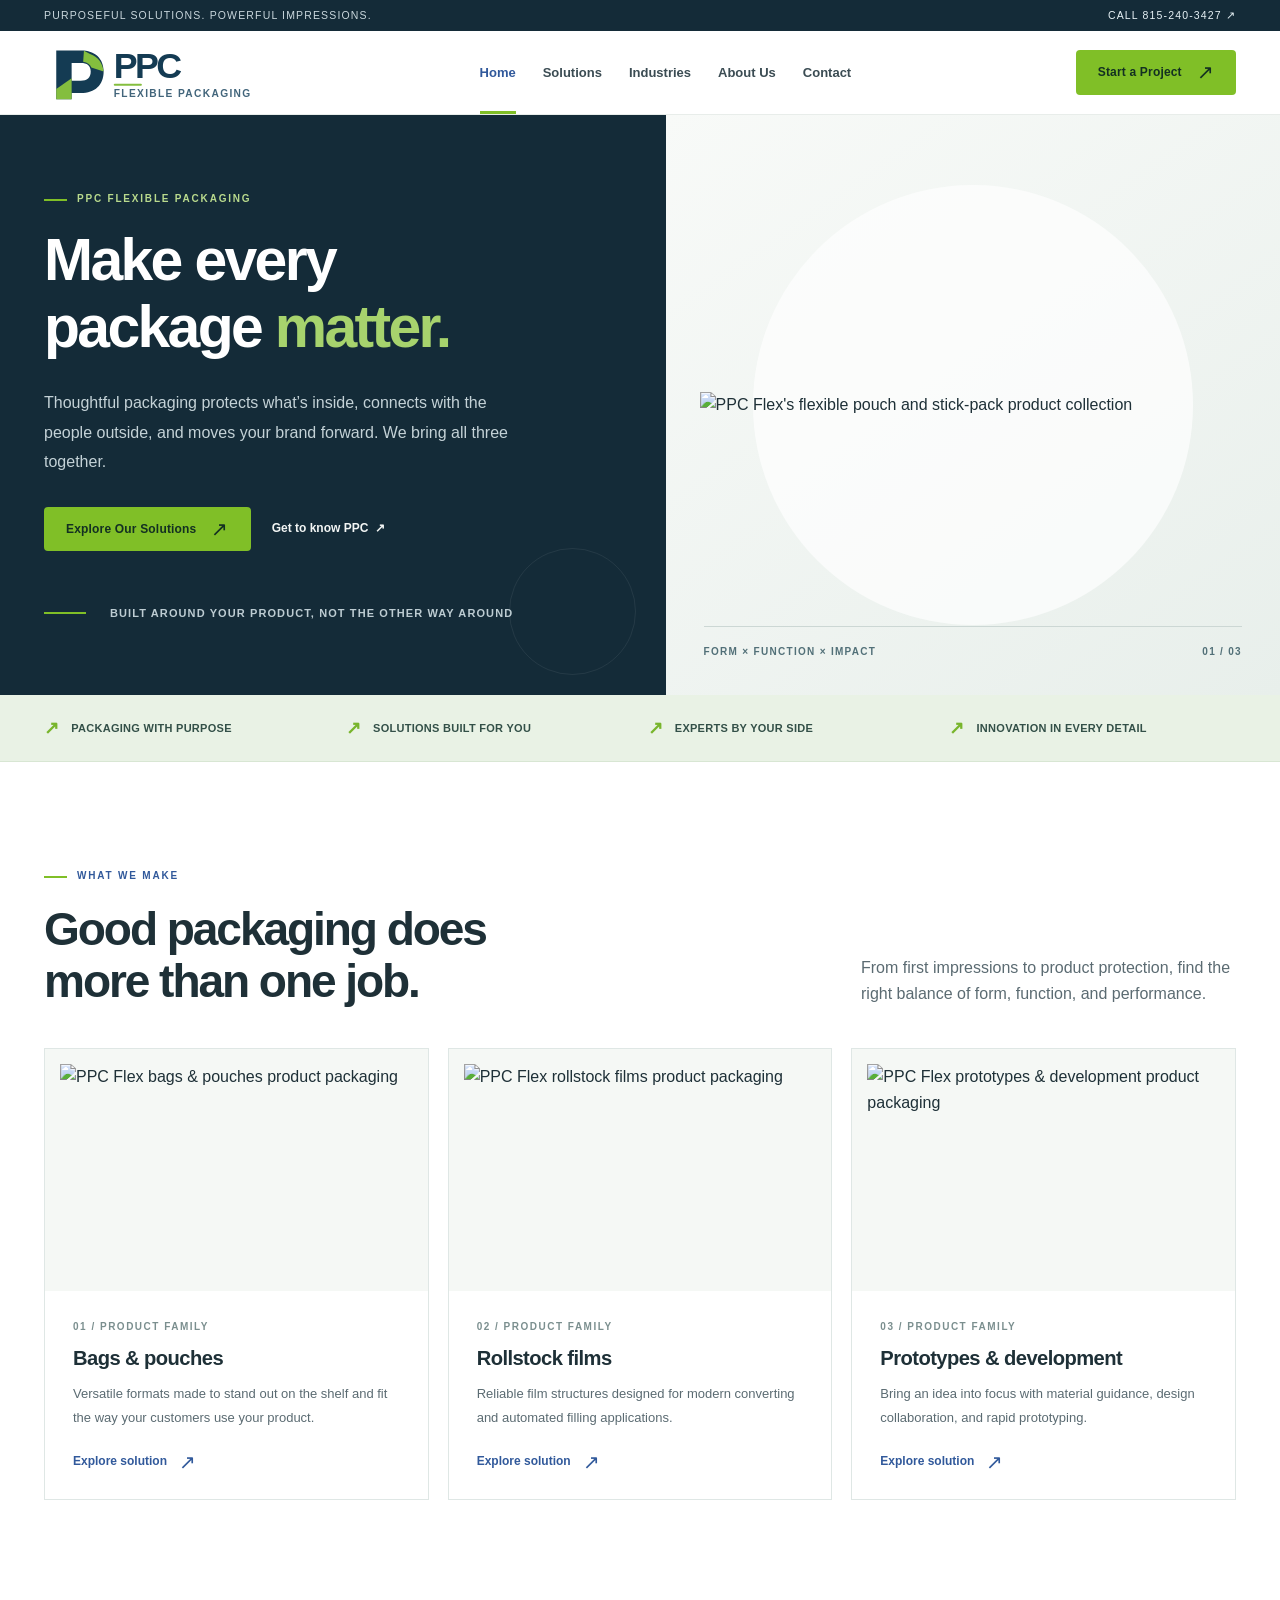
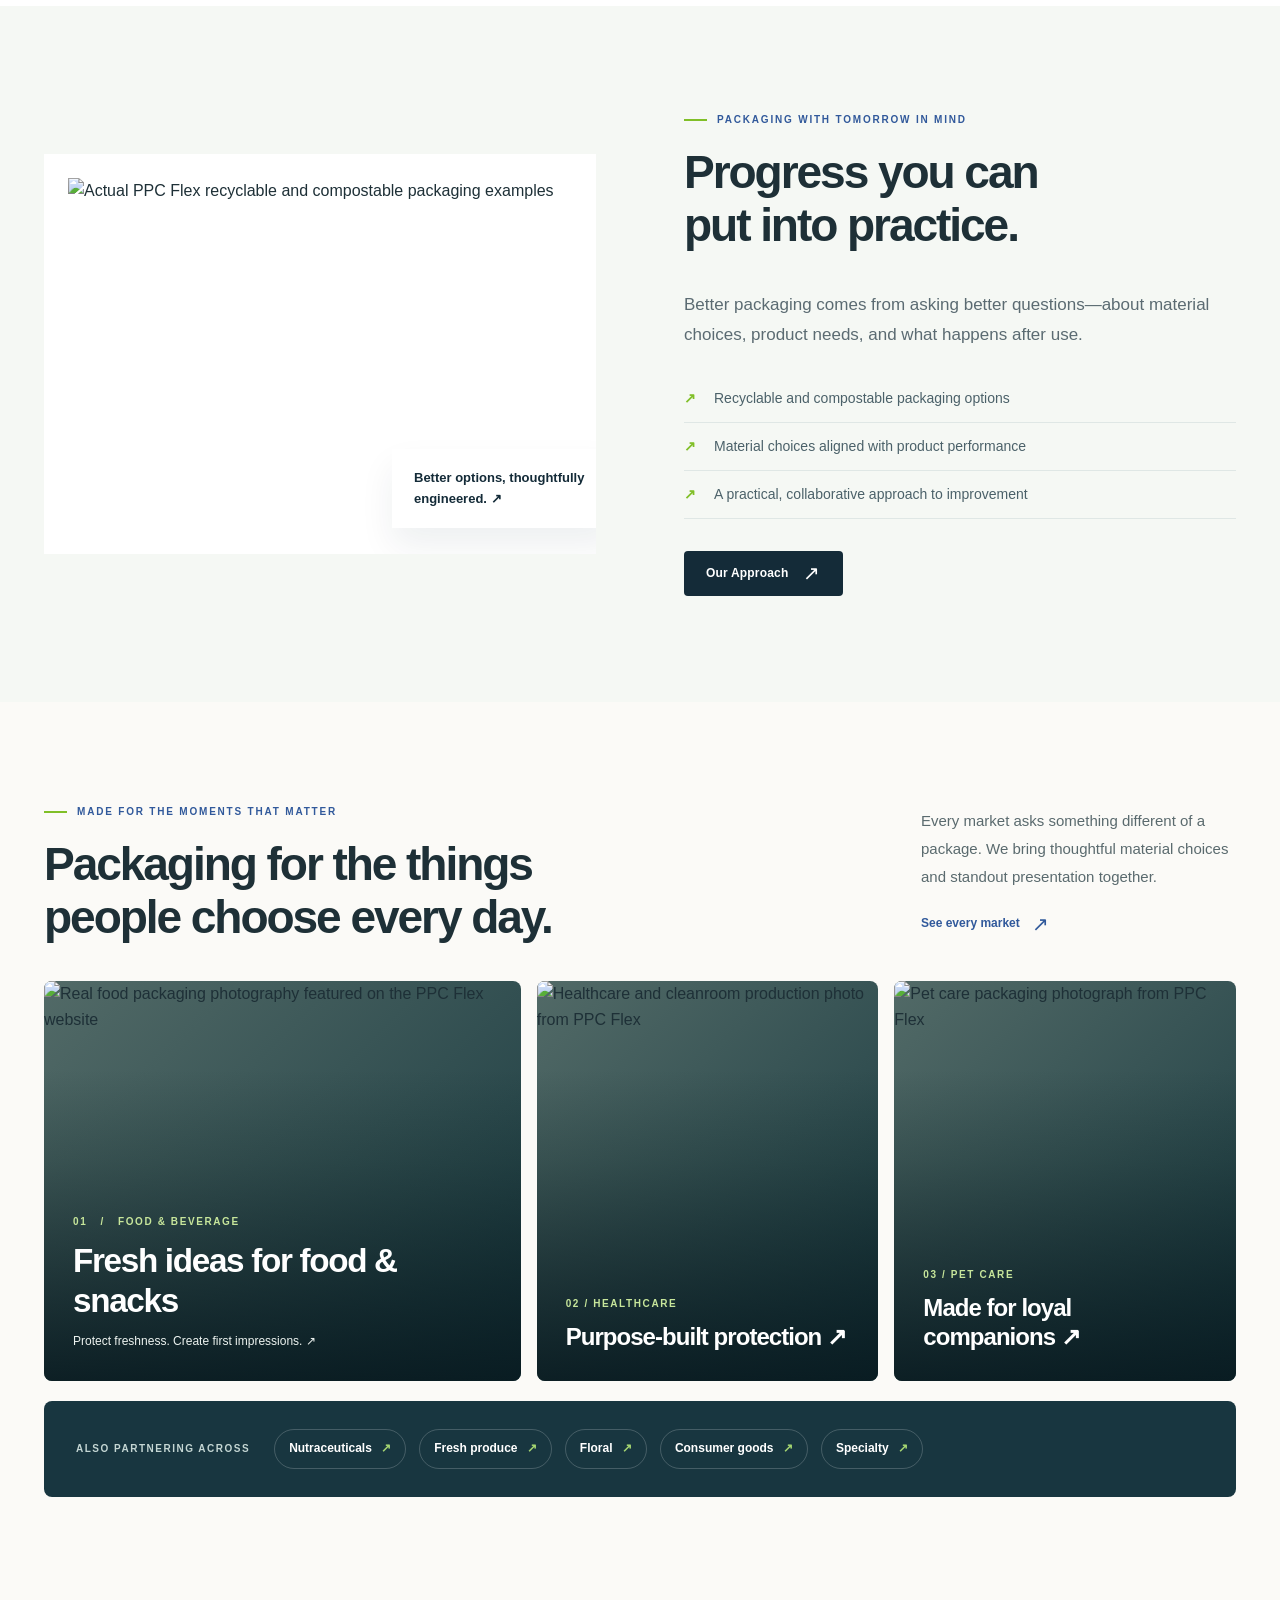
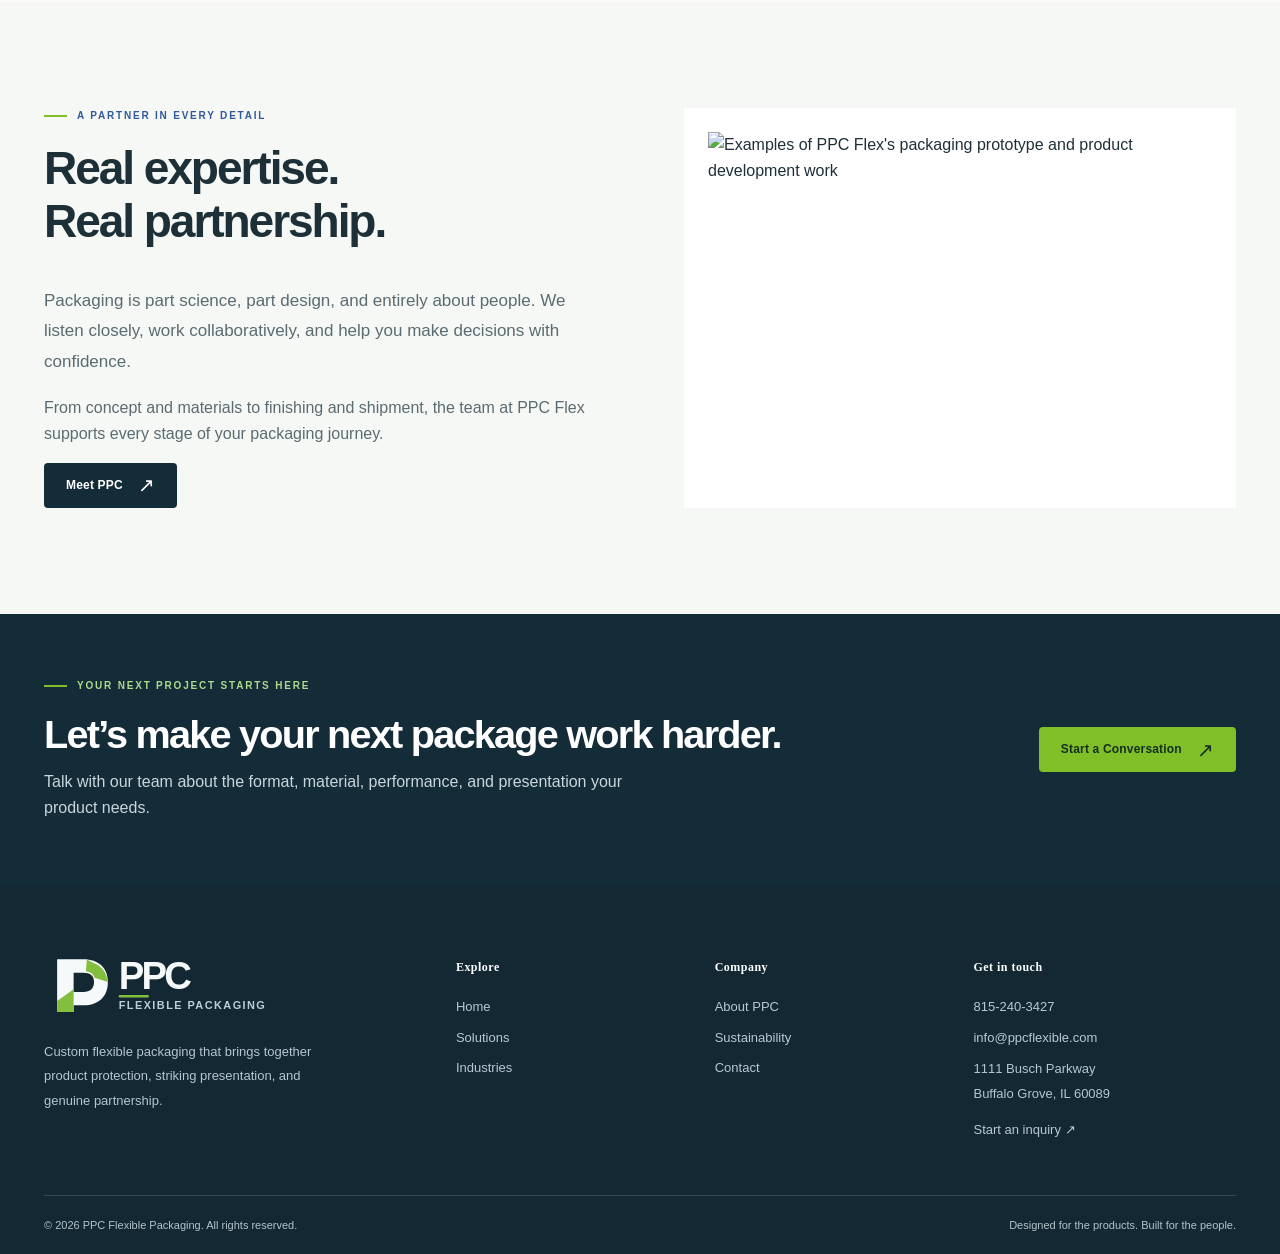
==== commit 3fad4548: "Add files via upload" ====
--- a/index.html
+++ b/index.html
@@ -1,5 +1,5 @@
 <!DOCTYPE html>
-<html lang="en"><head><meta charset="utf-8"/><meta content="width=device-width, initial-scale=1" name="viewport"/><meta content="#142b38" name="theme-color"/><meta content="Custom flexible packaging for food, healthcare, pet care and more. Discover PPC Flexible Packaging." name="description"/><title>Custom Packaging Designed to Perform | PPC Flexible Packaging</title><link href="favicon.svg" rel="icon" type="image/svg+xml"/><link href="favicon.ico" rel="alternate icon" type="image/x-icon"/><link href="apple-touch-icon.png" rel="apple-touch-icon"/><link href="style.css" rel="stylesheet"/><link href="https://ppcflexible.com/index.html" rel="canonical"/></head><body><div class="topline"><div class="container"><span>Purposeful solutions. Powerful impressions.</span><a href="tel:+18337723539">Call 1 (833) PPC-FLEX ↗</a></div></div><header class="header"><div class="container nav-wrap"><a aria-label="PPC Flexible Packaging home" class="brand" href="index.html"><img alt="PPC Flexible Packaging" class="brand-logo" height="61" src="logo.svg" width="211"/></a><button aria-expanded="false" aria-label="Toggle navigation" class="menu-btn" data-menu-button="">☰</button><nav aria-label="Main navigation" class="nav" data-menu=""><a class="nav-link active" href="index.html">Home</a><a class="nav-link" href="solutions.html">Solutions</a><a class="nav-link" href="industries.html">Industries</a><a class="nav-link" href="about.html">About Us</a><a class="nav-link" href="contact.html">Contact</a><a class="btn mobile-only" href="contact.html">Start a Project <span class="arrow">↗</span></a></nav><a class="btn header-cta" href="contact.html">Start a Project <span class="arrow">↗</span></a></div></header><main><section class="hero"><div class="hero-grid"><div class="hero-copy"><div><div class="eyebrow">PPC Flexible Packaging</div><h1>Make every<br/>package <em>matter.</em></h1><p>Thoughtful packaging protects what’s inside, connects with the people outside, and moves your brand forward. We bring all three together.</p><div class="hero-actions"><a class="btn" href="solutions.html">Explore Our Solutions <span class="arrow">↗</span></a><a class="ghost" href="about.html">Get to know PPC  ↗</a></div><div class="hero-photo-quote" style="margin-top:53px"><span>Built around your product, not the other way around</span></div></div></div><div class="hero-visual"><img alt="PPC Flex's flexible pouch and stick-pack product collection" src="https://ppcflex.com/wp-content/uploads/2025/11/bags.png"/><div class="hero-caption"><span>FORM × FUNCTION × IMPACT</span><span>01 / 03</span></div></div></div></section>
+<html lang="en"><head><meta charset="utf-8"/><meta content="width=device-width, initial-scale=1" name="viewport"/><meta content="#142b38" name="theme-color"/><meta content="Custom flexible packaging for food, healthcare, pet care and more. Discover PPC Flexible Packaging." name="description"/><title>Custom Packaging Designed to Perform | PPC Flexible Packaging</title><link href="favicon.svg" rel="icon" type="image/svg+xml"/><link href="favicon.ico" rel="alternate icon" type="image/x-icon"/><link href="apple-touch-icon.png" rel="apple-touch-icon"/><link href="style.css" rel="stylesheet"/><link href="https://ppcflexible.com/index.html" rel="canonical"/></head><body><div class="topline"><div class="container"><span>Purposeful solutions. Powerful impressions.</span><a href="tel:+18152403427">Call 815-240-3427 ↗</a></div></div><header class="header"><div class="container nav-wrap"><a aria-label="PPC Flexible Packaging home" class="brand" href="index.html"><img alt="PPC Flexible Packaging" class="brand-logo" height="61" src="logo.svg" width="211"/></a><button aria-expanded="false" aria-label="Toggle navigation" class="menu-btn" data-menu-button="">☰</button><nav aria-label="Main navigation" class="nav" data-menu=""><a class="nav-link active" href="index.html">Home</a><a class="nav-link" href="solutions.html">Solutions</a><a class="nav-link" href="industries.html">Industries</a><a class="nav-link" href="about.html">About Us</a><a class="nav-link" href="contact.html">Contact</a><a class="btn mobile-only" href="contact.html">Start a Project <span class="arrow">↗</span></a></nav><a class="btn header-cta" href="contact.html">Start a Project <span class="arrow">↗</span></a></div></header><main><section class="hero"><div class="hero-grid"><div class="hero-copy"><div><div class="eyebrow">PPC Flexible Packaging</div><h1>Make every<br/>package <em>matter.</em></h1><p>Thoughtful packaging protects what’s inside, connects with the people outside, and moves your brand forward. We bring all three together.</p><div class="hero-actions"><a class="btn" href="solutions.html">Explore Our Solutions <span class="arrow">↗</span></a><a class="ghost" href="about.html">Get to know PPC  ↗</a></div><div class="hero-photo-quote" style="margin-top:53px"><span>Built around your product, not the other way around</span></div></div></div><div class="hero-visual"><img alt="PPC Flex's flexible pouch and stick-pack product collection" src="https://ppcflex.com/wp-content/uploads/2025/11/bags.png"/><div class="hero-caption"><span>FORM × FUNCTION × IMPACT</span><span>01 / 03</span></div></div></div></section>
 <section class="kicker-strip"><div class="container kicker-grid"><div><b>↗</b> PACKAGING WITH PURPOSE</div><div><b>↗</b> SOLUTIONS BUILT FOR YOU</div><div><b>↗</b> EXPERTS BY YOUR SIDE</div><div><b>↗</b> INNOVATION IN EVERY DETAIL</div></div></section>
 <section class="section"><div class="container"><div class="section-head"><div><div class="eyebrow">What we make</div><h2>Good packaging does<br/>more than one job.</h2></div><p>From first impressions to product protection, find the right balance of form, function, and performance.</p></div><div class="cards-3"><article class="service-card"><div class="image"><img alt="PPC Flex bags &amp; pouches product packaging" loading="lazy" src="https://ppcflex.com/wp-content/uploads/2025/11/bags.png"/></div><div class="content"><span class="count">01 / PRODUCT FAMILY</span><h3>Bags &amp; pouches</h3><p>Versatile formats made to stand out on the shelf and fit the way your customers use your product.</p><a class="text-link" href="solutions.html">Explore solution <span class="arrow">↗</span></a></div></article><article class="service-card"><div class="image"><img alt="PPC Flex rollstock films product packaging" loading="lazy" src="https://ppcflex.com/wp-content/uploads/2024/10/rollstock.png"/></div><div class="content"><span class="count">02 / PRODUCT FAMILY</span><h3>Rollstock films</h3><p>Reliable film structures designed for modern converting and automated filling applications.</p><a class="text-link" href="solutions.html">Explore solution <span class="arrow">↗</span></a></div></article><article class="service-card"><div class="image"><img alt="PPC Flex prototypes &amp; development product packaging" loading="lazy" src="https://ppcflex.com/wp-content/uploads/2024/03/prototype-packaging-768x768.png"/></div><div class="content"><span class="count">03 / PRODUCT FAMILY</span><h3>Prototypes &amp; development</h3><p>Bring an idea into focus with material guidance, design collaboration, and rapid prototyping.</p><a class="text-link" href="solutions.html">Explore solution <span class="arrow">↗</span></a></div></article></div></div></section>
 <section class="section soft"><div class="container split"><div class="photo-block contain" style="background:#ffffff"><img alt="Actual PPC Flex recyclable and compostable packaging examples" loading="lazy" src="https://ppcflex.com/wp-content/uploads/2024/03/2024_PPCFLEX_Thrive-1.jpg"/><div class="photo-note">Better options, thoughtfully engineered. ↗</div></div><div><div class="eyebrow">Packaging with tomorrow in mind</div><h2>Progress you can<br/>put into practice.</h2><p class="lead">Better packaging comes from asking better questions—about material choices, product needs, and what happens after use.</p><ul class="feature-list"><li>Recyclable and compostable packaging options</li><li>Material choices aligned with product performance</li><li>A practical, collaborative approach to improvement</li></ul><a class="btn dark" href="about.html#sustainability">Our Approach <span class="arrow">↗</span></a></div></div></section>
@@ -12,4 +12,4 @@
 </div>
 <div class="market-bottom-strip"><span>Also partnering across</span><div class="market-bottom-links"><a href="industries.html#nutraceuticals">Nutraceuticals <span>↗</span></a><a href="industries.html#produce">Fresh produce <span>↗</span></a><a href="industries.html#floral">Floral <span>↗</span></a><a href="industries.html#consumer">Consumer goods <span>↗</span></a><a href="industries.html#specialty">Specialty <span>↗</span></a></div></div>
 </div></section>
-<section class="section soft"><div class="container split"><div><div class="eyebrow">A partner in every detail</div><h2>Real expertise.<br/>Real partnership.</h2><p class="lead">Packaging is part science, part design, and entirely about people. We listen closely, work collaboratively, and help you make decisions with confidence.</p><p>From concept and materials to finishing and shipment, the team at PPC Flex supports every stage of your packaging journey.</p><a class="btn dark" href="about.html">Meet PPC <span class="arrow">↗</span></a></div><div class="photo-block contain" style="background:white"><img alt="Examples of PPC Flex's packaging prototype and product development work" loading="lazy" src="https://ppcflex.com/wp-content/uploads/2024/03/prototype-packaging-768x768.png"/></div></div></section><section class="banner"><div class="container banner-inner"><div><div class="eyebrow">Your next project starts here</div><h2>Let’s make your next package work harder.</h2><p>Talk with our team about the format, material, performance, and presentation your product needs.</p></div><a class="btn" href="contact.html">Start a Conversation <span class="arrow">↗</span></a></div></section></main><footer class="footer"><div class="container footer-main"><div><a aria-label="PPC Flexible Packaging home" class="brand" href="index.html"><img alt="PPC Flexible Packaging" class="brand-logo" height="61" src="logo-reverse.svg" width="211"/></a><p>Custom flexible packaging that brings together product protection, striking presentation, and genuine partnership.</p></div><div><h4>Explore</h4><a href="index.html">Home</a><a href="solutions.html">Solutions</a><a href="industries.html">Industries</a></div><div><h4>Company</h4><a href="about.html">About PPC</a><a href="about.html#sustainability">Sustainability</a><a href="contact.html">Contact</a></div><div><h4>Get in touch</h4><a href="tel:+18337723539">1 (833) PPC-FLEX</a><p>1111 Busch Parkway<br/>Buffalo Grove, IL 60089</p><a href="contact.html">Start an inquiry ↗</a></div></div><div class="container footer-bottom"><span>© 2026 PPC Flexible Packaging. Website concept for ppcflexible.com.</span><span>Designed for the products. Built for the people.</span></div></footer><script defer="" src="script.js"></script></body></html>+<section class="section soft"><div class="container split"><div><div class="eyebrow">A partner in every detail</div><h2>Real expertise.<br/>Real partnership.</h2><p class="lead">Packaging is part science, part design, and entirely about people. We listen closely, work collaboratively, and help you make decisions with confidence.</p><p>From concept and materials to finishing and shipment, the team at PPC Flex supports every stage of your packaging journey.</p><a class="btn dark" href="about.html">Meet PPC <span class="arrow">↗</span></a></div><div class="photo-block contain" style="background:white"><img alt="Examples of PPC Flex's packaging prototype and product development work" loading="lazy" src="https://ppcflex.com/wp-content/uploads/2024/03/prototype-packaging-768x768.png"/></div></div></section><section class="banner"><div class="container banner-inner"><div><div class="eyebrow">Your next project starts here</div><h2>Let’s make your next package work harder.</h2><p>Talk with our team about the format, material, performance, and presentation your product needs.</p></div><a class="btn" href="contact.html">Start a Conversation <span class="arrow">↗</span></a></div></section></main><footer class="footer"><div class="container footer-main"><div><a aria-label="PPC Flexible Packaging home" class="brand" href="index.html"><img alt="PPC Flexible Packaging" class="brand-logo" height="61" src="logo-reverse.svg" width="211"/></a><p>Custom flexible packaging that brings together product protection, striking presentation, and genuine partnership.</p></div><div><h4>Explore</h4><a href="index.html">Home</a><a href="solutions.html">Solutions</a><a href="industries.html">Industries</a></div><div><h4>Company</h4><a href="about.html">About PPC</a><a href="about.html#sustainability">Sustainability</a><a href="contact.html">Contact</a></div><div><h4>Get in touch</h4><a href="tel:+18152403427">815-240-3427</a><a href="mailto:info@ppcflexible.com">info@ppcflexible.com</a><p>1111 Busch Parkway<br/>Buffalo Grove, IL 60089</p><a href="contact.html">Start an inquiry ↗</a></div></div><div class="container footer-bottom"><span>© 2026 PPC Flexible Packaging. All rights reserved.</span><span>Designed for the products. Built for the people.</span></div></footer><script defer="" src="script.js"></script></body></html>
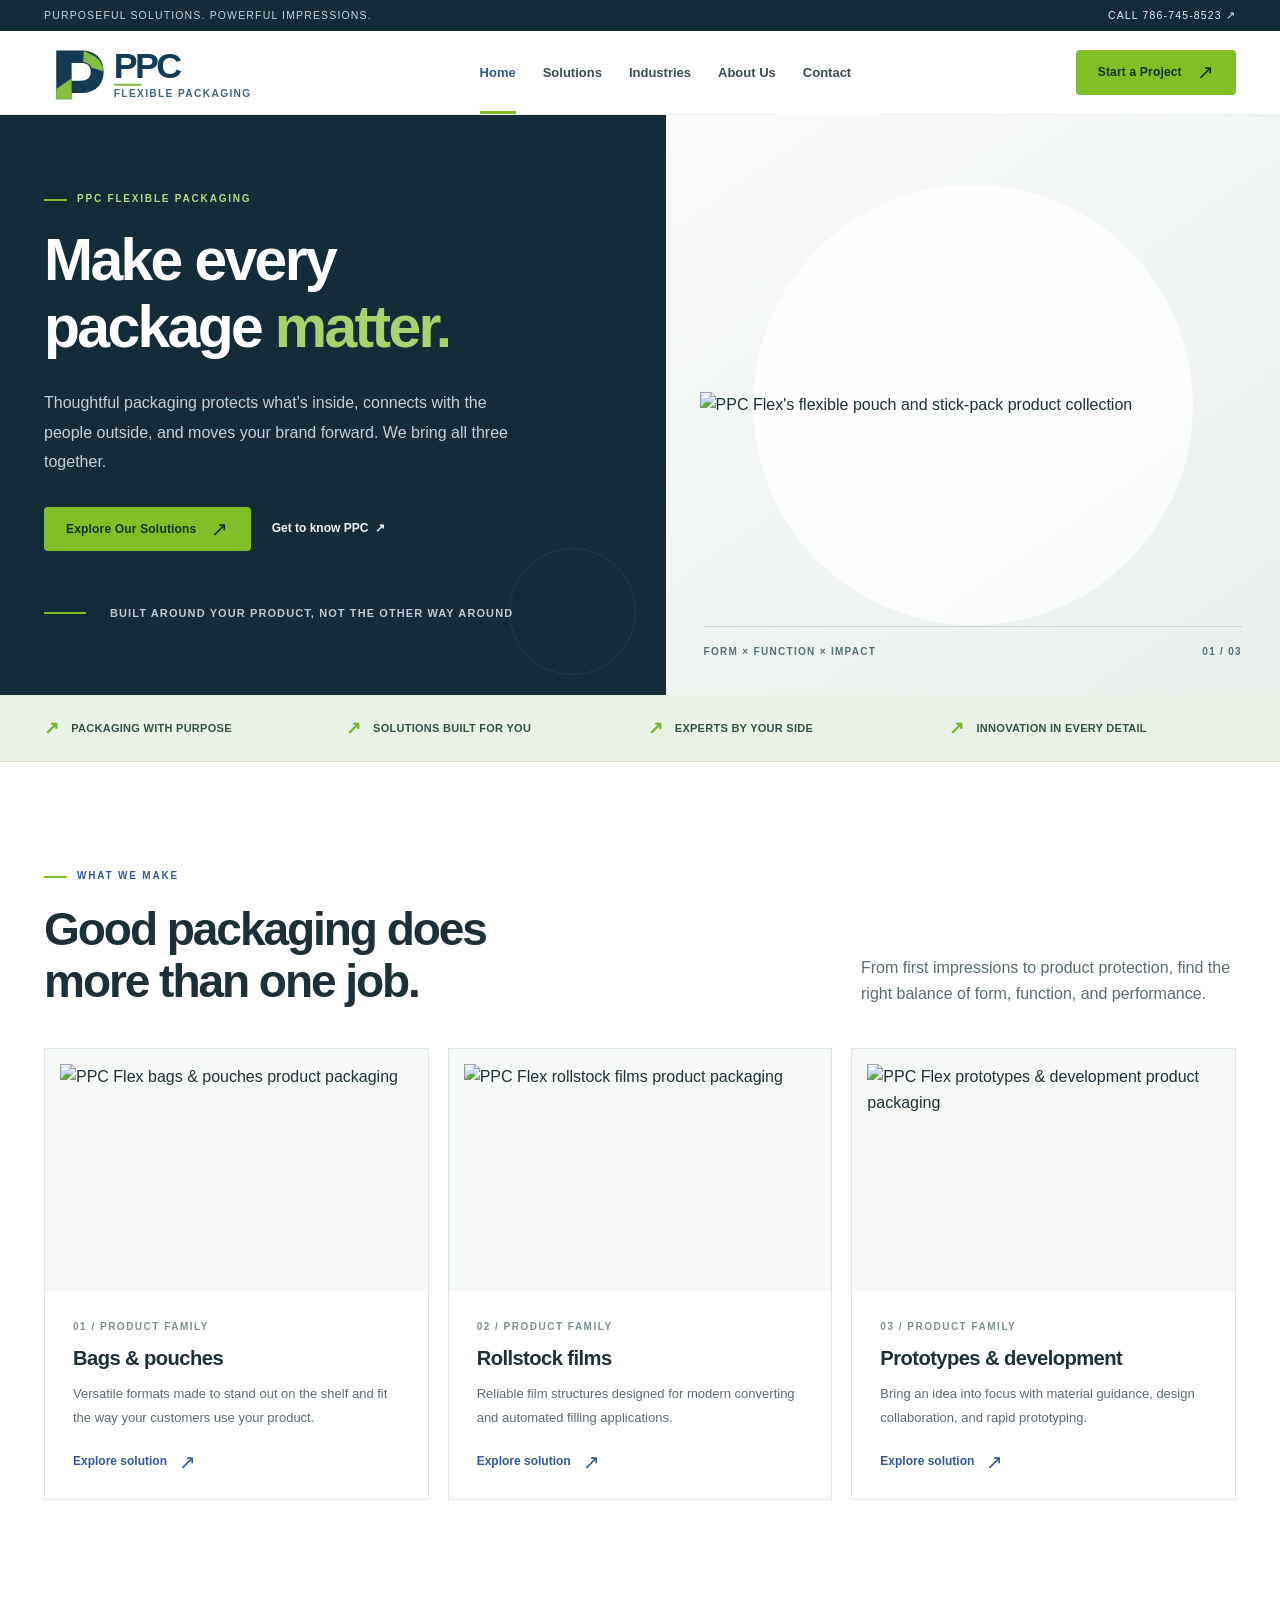
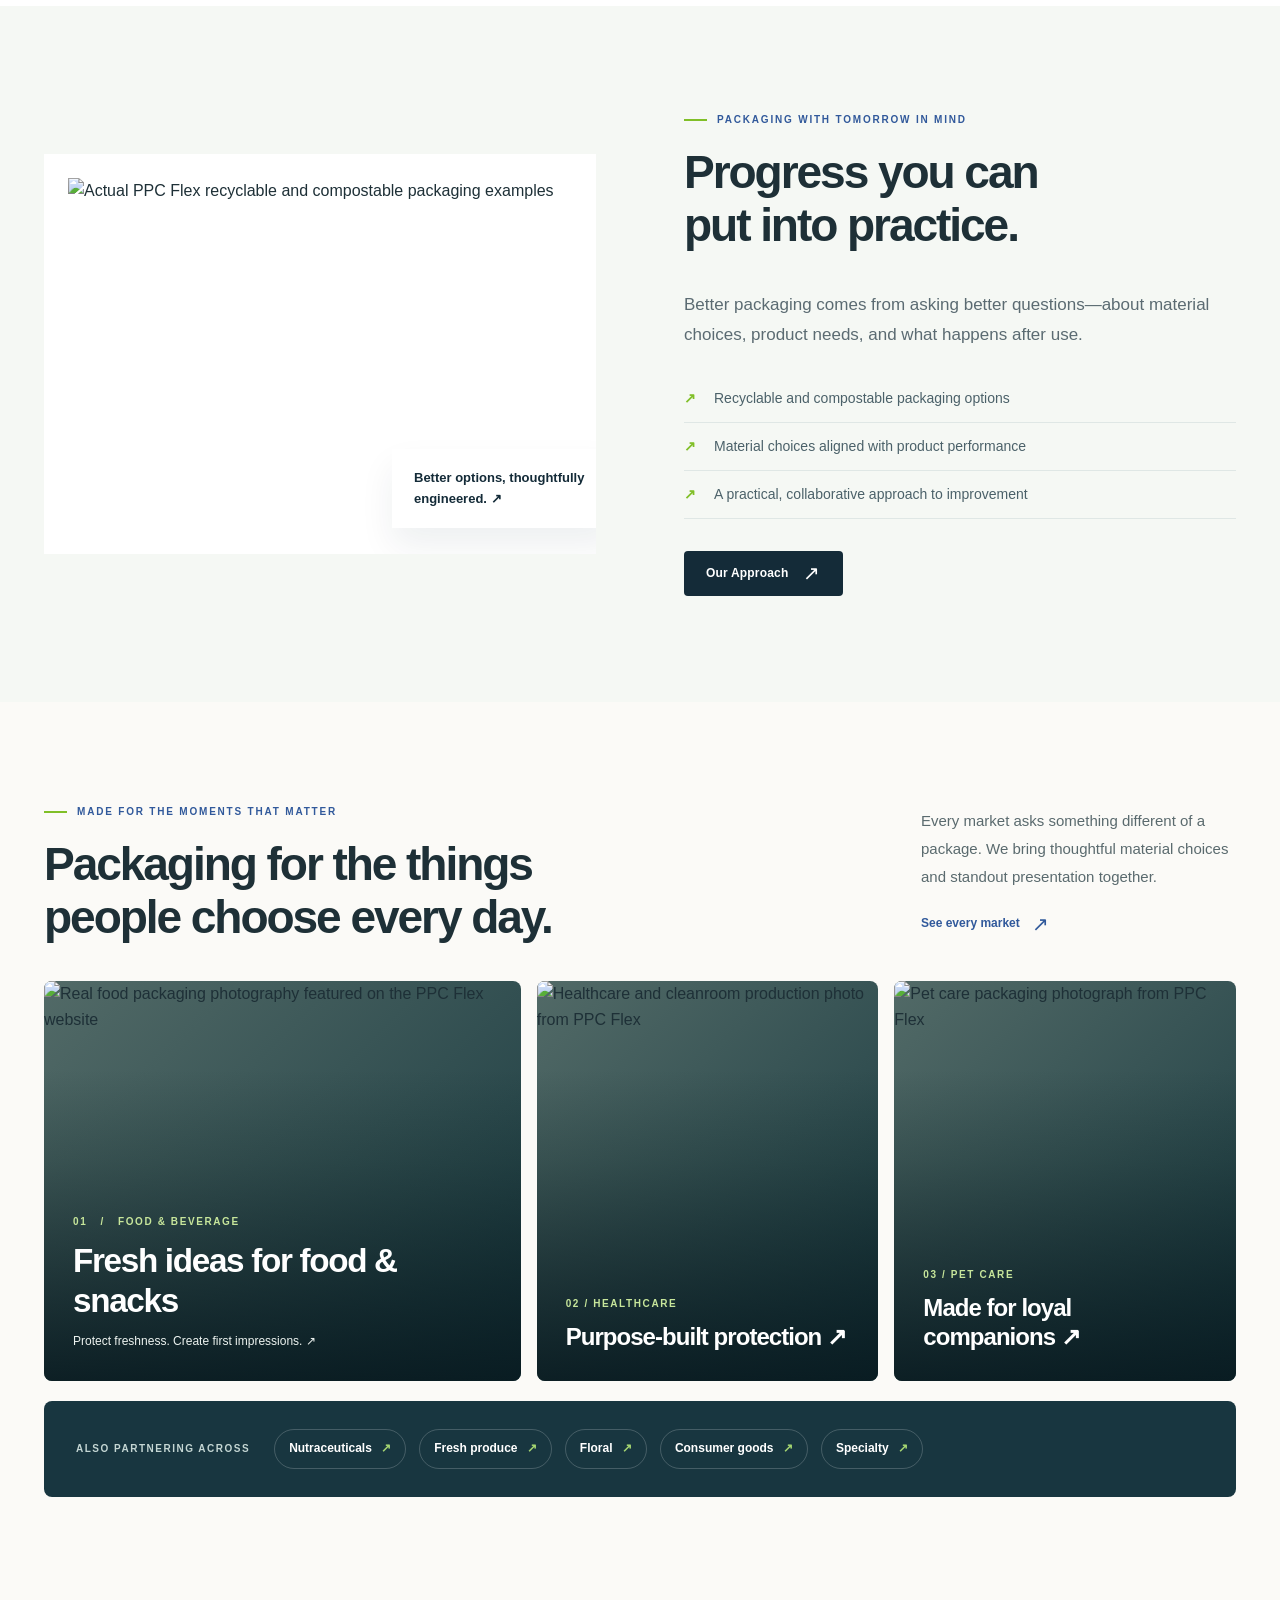
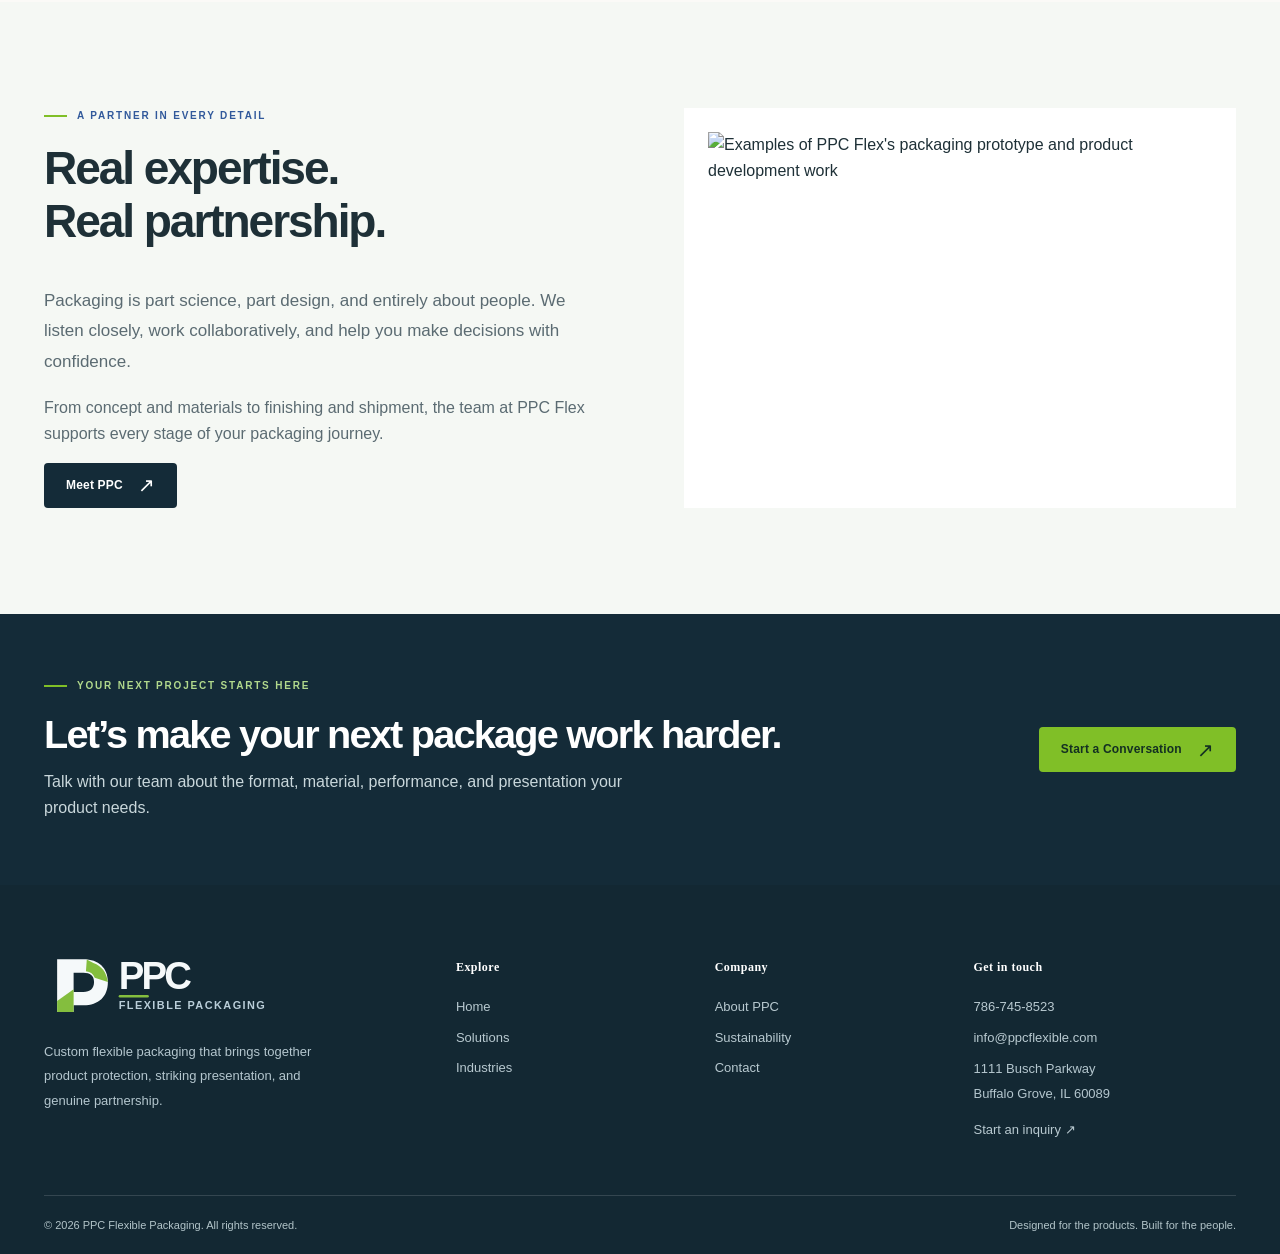
==== commit 4de2c117: "Add files via upload" ====
--- a/index.html
+++ b/index.html
@@ -1,5 +1,5 @@
 <!DOCTYPE html>
-<html lang="en"><head><meta charset="utf-8"/><meta content="width=device-width, initial-scale=1" name="viewport"/><meta content="#142b38" name="theme-color"/><meta content="Custom flexible packaging for food, healthcare, pet care and more. Discover PPC Flexible Packaging." name="description"/><title>Custom Packaging Designed to Perform | PPC Flexible Packaging</title><link href="favicon.svg" rel="icon" type="image/svg+xml"/><link href="favicon.ico" rel="alternate icon" type="image/x-icon"/><link href="apple-touch-icon.png" rel="apple-touch-icon"/><link href="style.css" rel="stylesheet"/><link href="https://ppcflexible.com/index.html" rel="canonical"/></head><body><div class="topline"><div class="container"><span>Purposeful solutions. Powerful impressions.</span><a href="tel:+18152403427">Call 815-240-3427 ↗</a></div></div><header class="header"><div class="container nav-wrap"><a aria-label="PPC Flexible Packaging home" class="brand" href="index.html"><img alt="PPC Flexible Packaging" class="brand-logo" height="61" src="logo.svg" width="211"/></a><button aria-expanded="false" aria-label="Toggle navigation" class="menu-btn" data-menu-button="">☰</button><nav aria-label="Main navigation" class="nav" data-menu=""><a class="nav-link active" href="index.html">Home</a><a class="nav-link" href="solutions.html">Solutions</a><a class="nav-link" href="industries.html">Industries</a><a class="nav-link" href="about.html">About Us</a><a class="nav-link" href="contact.html">Contact</a><a class="btn mobile-only" href="contact.html">Start a Project <span class="arrow">↗</span></a></nav><a class="btn header-cta" href="contact.html">Start a Project <span class="arrow">↗</span></a></div></header><main><section class="hero"><div class="hero-grid"><div class="hero-copy"><div><div class="eyebrow">PPC Flexible Packaging</div><h1>Make every<br/>package <em>matter.</em></h1><p>Thoughtful packaging protects what’s inside, connects with the people outside, and moves your brand forward. We bring all three together.</p><div class="hero-actions"><a class="btn" href="solutions.html">Explore Our Solutions <span class="arrow">↗</span></a><a class="ghost" href="about.html">Get to know PPC  ↗</a></div><div class="hero-photo-quote" style="margin-top:53px"><span>Built around your product, not the other way around</span></div></div></div><div class="hero-visual"><img alt="PPC Flex's flexible pouch and stick-pack product collection" src="https://ppcflex.com/wp-content/uploads/2025/11/bags.png"/><div class="hero-caption"><span>FORM × FUNCTION × IMPACT</span><span>01 / 03</span></div></div></div></section>
+<html lang="en"><head><meta charset="utf-8"/><meta content="width=device-width, initial-scale=1" name="viewport"/><meta content="#142b38" name="theme-color"/><meta content="Custom flexible packaging for food, healthcare, pet care and more. Discover PPC Flexible Packaging." name="description"/><title>Custom Packaging Designed to Perform | PPC Flexible Packaging</title><link href="favicon.svg" rel="icon" type="image/svg+xml"/><link href="favicon.ico" rel="alternate icon" type="image/x-icon"/><link href="apple-touch-icon.png" rel="apple-touch-icon"/><link href="style.css" rel="stylesheet"/><link href="https://ppcflexible.com/index.html" rel="canonical"/></head><body><div class="topline"><div class="container"><span>Purposeful solutions. Powerful impressions.</span><a href="tel:+17867458523">Call 786-745-8523 ↗</a></div></div><header class="header"><div class="container nav-wrap"><a aria-label="PPC Flexible Packaging home" class="brand" href="index.html"><img alt="PPC Flexible Packaging" class="brand-logo" height="61" src="logo.svg" width="211"/></a><button aria-expanded="false" aria-label="Toggle navigation" class="menu-btn" data-menu-button="">☰</button><nav aria-label="Main navigation" class="nav" data-menu=""><a class="nav-link active" href="index.html">Home</a><a class="nav-link" href="solutions.html">Solutions</a><a class="nav-link" href="industries.html">Industries</a><a class="nav-link" href="about.html">About Us</a><a class="nav-link" href="contact.html">Contact</a><a class="btn mobile-only" href="contact.html">Start a Project <span class="arrow">↗</span></a></nav><a class="btn header-cta" href="contact.html">Start a Project <span class="arrow">↗</span></a></div></header><main><section class="hero"><div class="hero-grid"><div class="hero-copy"><div><div class="eyebrow">PPC Flexible Packaging</div><h1>Make every<br/>package <em>matter.</em></h1><p>Thoughtful packaging protects what’s inside, connects with the people outside, and moves your brand forward. We bring all three together.</p><div class="hero-actions"><a class="btn" href="solutions.html">Explore Our Solutions <span class="arrow">↗</span></a><a class="ghost" href="about.html">Get to know PPC  ↗</a></div><div class="hero-photo-quote" style="margin-top:53px"><span>Built around your product, not the other way around</span></div></div></div><div class="hero-visual"><img alt="PPC Flex's flexible pouch and stick-pack product collection" src="https://ppcflex.com/wp-content/uploads/2025/11/bags.png"/><div class="hero-caption"><span>FORM × FUNCTION × IMPACT</span><span>01 / 03</span></div></div></div></section>
 <section class="kicker-strip"><div class="container kicker-grid"><div><b>↗</b> PACKAGING WITH PURPOSE</div><div><b>↗</b> SOLUTIONS BUILT FOR YOU</div><div><b>↗</b> EXPERTS BY YOUR SIDE</div><div><b>↗</b> INNOVATION IN EVERY DETAIL</div></div></section>
 <section class="section"><div class="container"><div class="section-head"><div><div class="eyebrow">What we make</div><h2>Good packaging does<br/>more than one job.</h2></div><p>From first impressions to product protection, find the right balance of form, function, and performance.</p></div><div class="cards-3"><article class="service-card"><div class="image"><img alt="PPC Flex bags &amp; pouches product packaging" loading="lazy" src="https://ppcflex.com/wp-content/uploads/2025/11/bags.png"/></div><div class="content"><span class="count">01 / PRODUCT FAMILY</span><h3>Bags &amp; pouches</h3><p>Versatile formats made to stand out on the shelf and fit the way your customers use your product.</p><a class="text-link" href="solutions.html">Explore solution <span class="arrow">↗</span></a></div></article><article class="service-card"><div class="image"><img alt="PPC Flex rollstock films product packaging" loading="lazy" src="https://ppcflex.com/wp-content/uploads/2024/10/rollstock.png"/></div><div class="content"><span class="count">02 / PRODUCT FAMILY</span><h3>Rollstock films</h3><p>Reliable film structures designed for modern converting and automated filling applications.</p><a class="text-link" href="solutions.html">Explore solution <span class="arrow">↗</span></a></div></article><article class="service-card"><div class="image"><img alt="PPC Flex prototypes &amp; development product packaging" loading="lazy" src="https://ppcflex.com/wp-content/uploads/2024/03/prototype-packaging-768x768.png"/></div><div class="content"><span class="count">03 / PRODUCT FAMILY</span><h3>Prototypes &amp; development</h3><p>Bring an idea into focus with material guidance, design collaboration, and rapid prototyping.</p><a class="text-link" href="solutions.html">Explore solution <span class="arrow">↗</span></a></div></article></div></div></section>
 <section class="section soft"><div class="container split"><div class="photo-block contain" style="background:#ffffff"><img alt="Actual PPC Flex recyclable and compostable packaging examples" loading="lazy" src="https://ppcflex.com/wp-content/uploads/2024/03/2024_PPCFLEX_Thrive-1.jpg"/><div class="photo-note">Better options, thoughtfully engineered. ↗</div></div><div><div class="eyebrow">Packaging with tomorrow in mind</div><h2>Progress you can<br/>put into practice.</h2><p class="lead">Better packaging comes from asking better questions—about material choices, product needs, and what happens after use.</p><ul class="feature-list"><li>Recyclable and compostable packaging options</li><li>Material choices aligned with product performance</li><li>A practical, collaborative approach to improvement</li></ul><a class="btn dark" href="about.html#sustainability">Our Approach <span class="arrow">↗</span></a></div></div></section>
@@ -12,4 +12,4 @@
 </div>
 <div class="market-bottom-strip"><span>Also partnering across</span><div class="market-bottom-links"><a href="industries.html#nutraceuticals">Nutraceuticals <span>↗</span></a><a href="industries.html#produce">Fresh produce <span>↗</span></a><a href="industries.html#floral">Floral <span>↗</span></a><a href="industries.html#consumer">Consumer goods <span>↗</span></a><a href="industries.html#specialty">Specialty <span>↗</span></a></div></div>
 </div></section>
-<section class="section soft"><div class="container split"><div><div class="eyebrow">A partner in every detail</div><h2>Real expertise.<br/>Real partnership.</h2><p class="lead">Packaging is part science, part design, and entirely about people. We listen closely, work collaboratively, and help you make decisions with confidence.</p><p>From concept and materials to finishing and shipment, the team at PPC Flex supports every stage of your packaging journey.</p><a class="btn dark" href="about.html">Meet PPC <span class="arrow">↗</span></a></div><div class="photo-block contain" style="background:white"><img alt="Examples of PPC Flex's packaging prototype and product development work" loading="lazy" src="https://ppcflex.com/wp-content/uploads/2024/03/prototype-packaging-768x768.png"/></div></div></section><section class="banner"><div class="container banner-inner"><div><div class="eyebrow">Your next project starts here</div><h2>Let’s make your next package work harder.</h2><p>Talk with our team about the format, material, performance, and presentation your product needs.</p></div><a class="btn" href="contact.html">Start a Conversation <span class="arrow">↗</span></a></div></section></main><footer class="footer"><div class="container footer-main"><div><a aria-label="PPC Flexible Packaging home" class="brand" href="index.html"><img alt="PPC Flexible Packaging" class="brand-logo" height="61" src="logo-reverse.svg" width="211"/></a><p>Custom flexible packaging that brings together product protection, striking presentation, and genuine partnership.</p></div><div><h4>Explore</h4><a href="index.html">Home</a><a href="solutions.html">Solutions</a><a href="industries.html">Industries</a></div><div><h4>Company</h4><a href="about.html">About PPC</a><a href="about.html#sustainability">Sustainability</a><a href="contact.html">Contact</a></div><div><h4>Get in touch</h4><a href="tel:+18152403427">815-240-3427</a><a href="mailto:info@ppcflexible.com">info@ppcflexible.com</a><p>1111 Busch Parkway<br/>Buffalo Grove, IL 60089</p><a href="contact.html">Start an inquiry ↗</a></div></div><div class="container footer-bottom"><span>© 2026 PPC Flexible Packaging. All rights reserved.</span><span>Designed for the products. Built for the people.</span></div></footer><script defer="" src="script.js"></script></body></html>+<section class="section soft"><div class="container split"><div><div class="eyebrow">A partner in every detail</div><h2>Real expertise.<br/>Real partnership.</h2><p class="lead">Packaging is part science, part design, and entirely about people. We listen closely, work collaboratively, and help you make decisions with confidence.</p><p>From concept and materials to finishing and shipment, the team at PPC Flex supports every stage of your packaging journey.</p><a class="btn dark" href="about.html">Meet PPC <span class="arrow">↗</span></a></div><div class="photo-block contain" style="background:white"><img alt="Examples of PPC Flex's packaging prototype and product development work" loading="lazy" src="https://ppcflex.com/wp-content/uploads/2024/03/prototype-packaging-768x768.png"/></div></div></section><section class="banner"><div class="container banner-inner"><div><div class="eyebrow">Your next project starts here</div><h2>Let’s make your next package work harder.</h2><p>Talk with our team about the format, material, performance, and presentation your product needs.</p></div><a class="btn" href="contact.html">Start a Conversation <span class="arrow">↗</span></a></div></section></main><footer class="footer"><div class="container footer-main"><div><a aria-label="PPC Flexible Packaging home" class="brand" href="index.html"><img alt="PPC Flexible Packaging" class="brand-logo" height="61" src="logo-reverse.svg" width="211"/></a><p>Custom flexible packaging that brings together product protection, striking presentation, and genuine partnership.</p></div><div><h4>Explore</h4><a href="index.html">Home</a><a href="solutions.html">Solutions</a><a href="industries.html">Industries</a></div><div><h4>Company</h4><a href="about.html">About PPC</a><a href="about.html#sustainability">Sustainability</a><a href="contact.html">Contact</a></div><div><h4>Get in touch</h4><a href="tel:+17867458523">786-745-8523</a><a href="mailto:info@ppcflexible.com">info@ppcflexible.com</a><p>1111 Busch Parkway<br/>Buffalo Grove, IL 60089</p><a href="contact.html">Start an inquiry ↗</a></div></div><div class="container footer-bottom"><span>© 2026 PPC Flexible Packaging. All rights reserved.</span><span>Designed for the products. Built for the people.</span></div></footer><script defer="" src="script.js"></script></body></html>
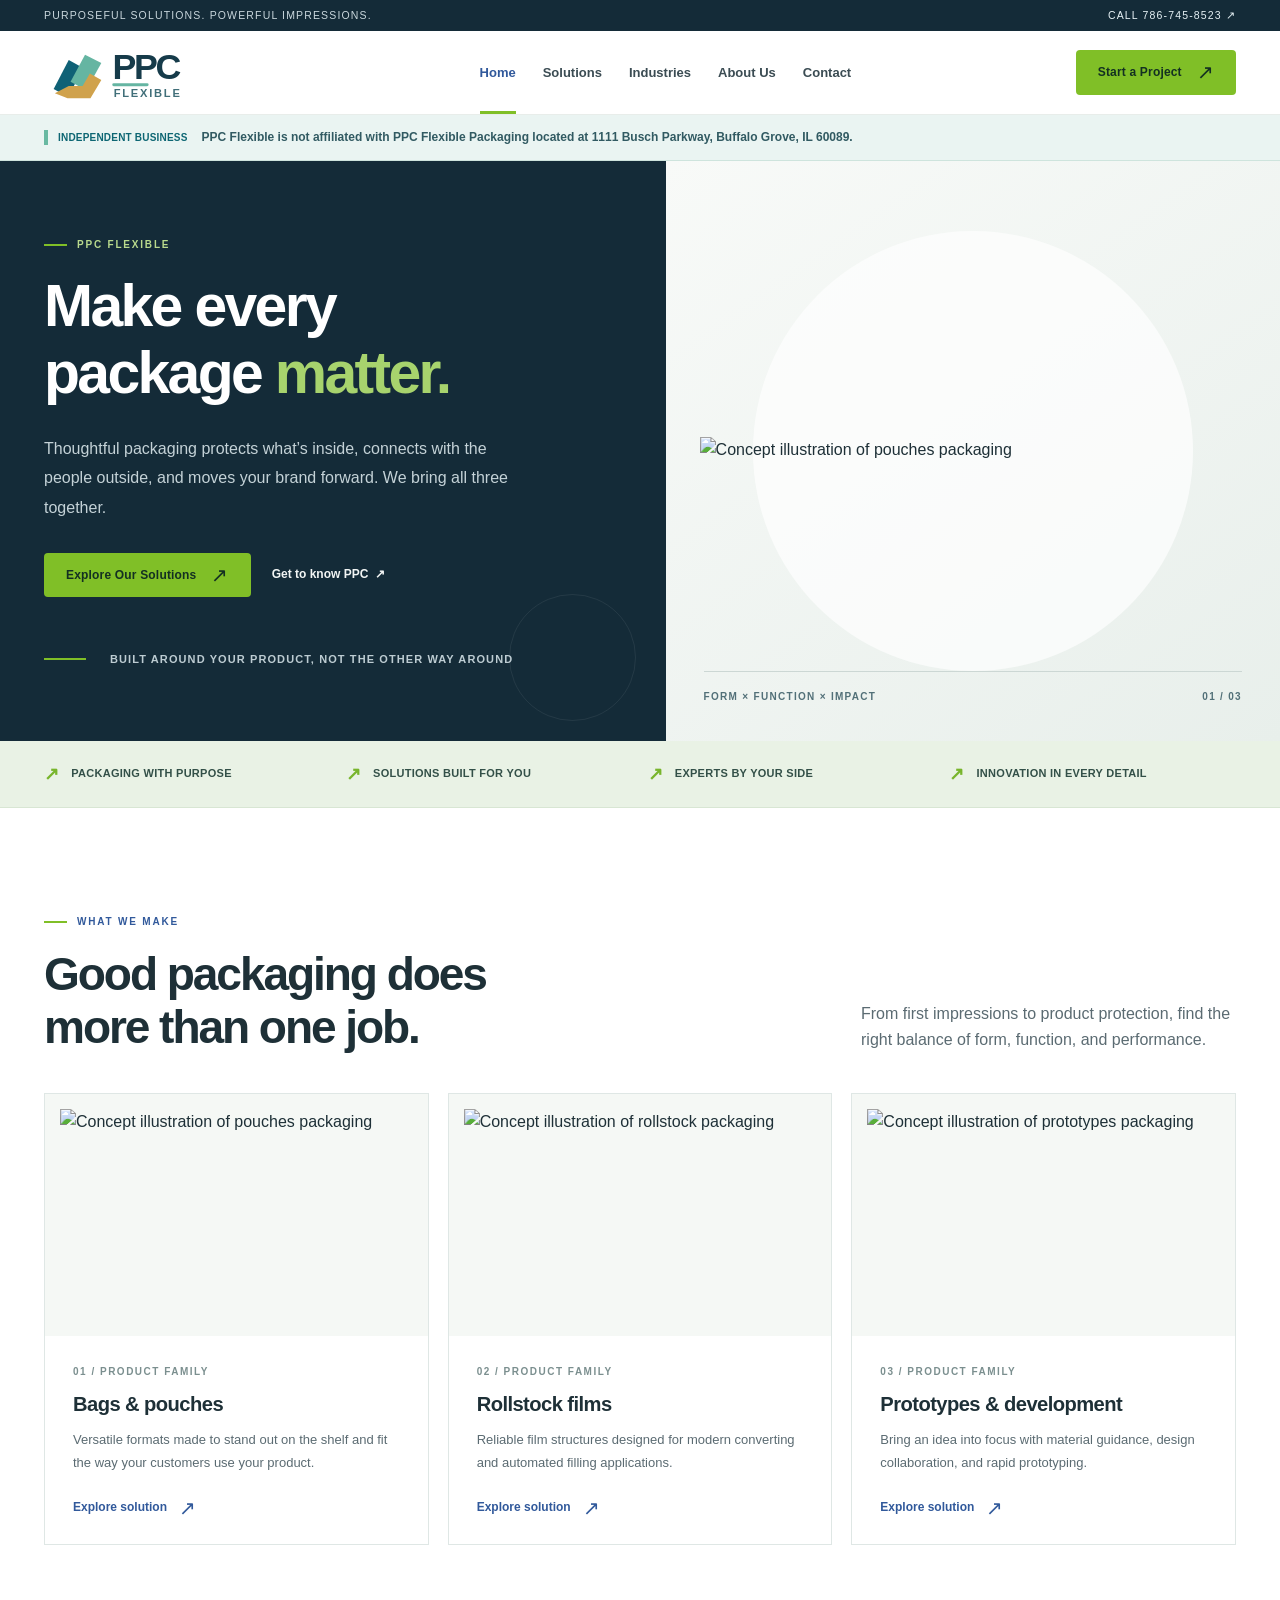
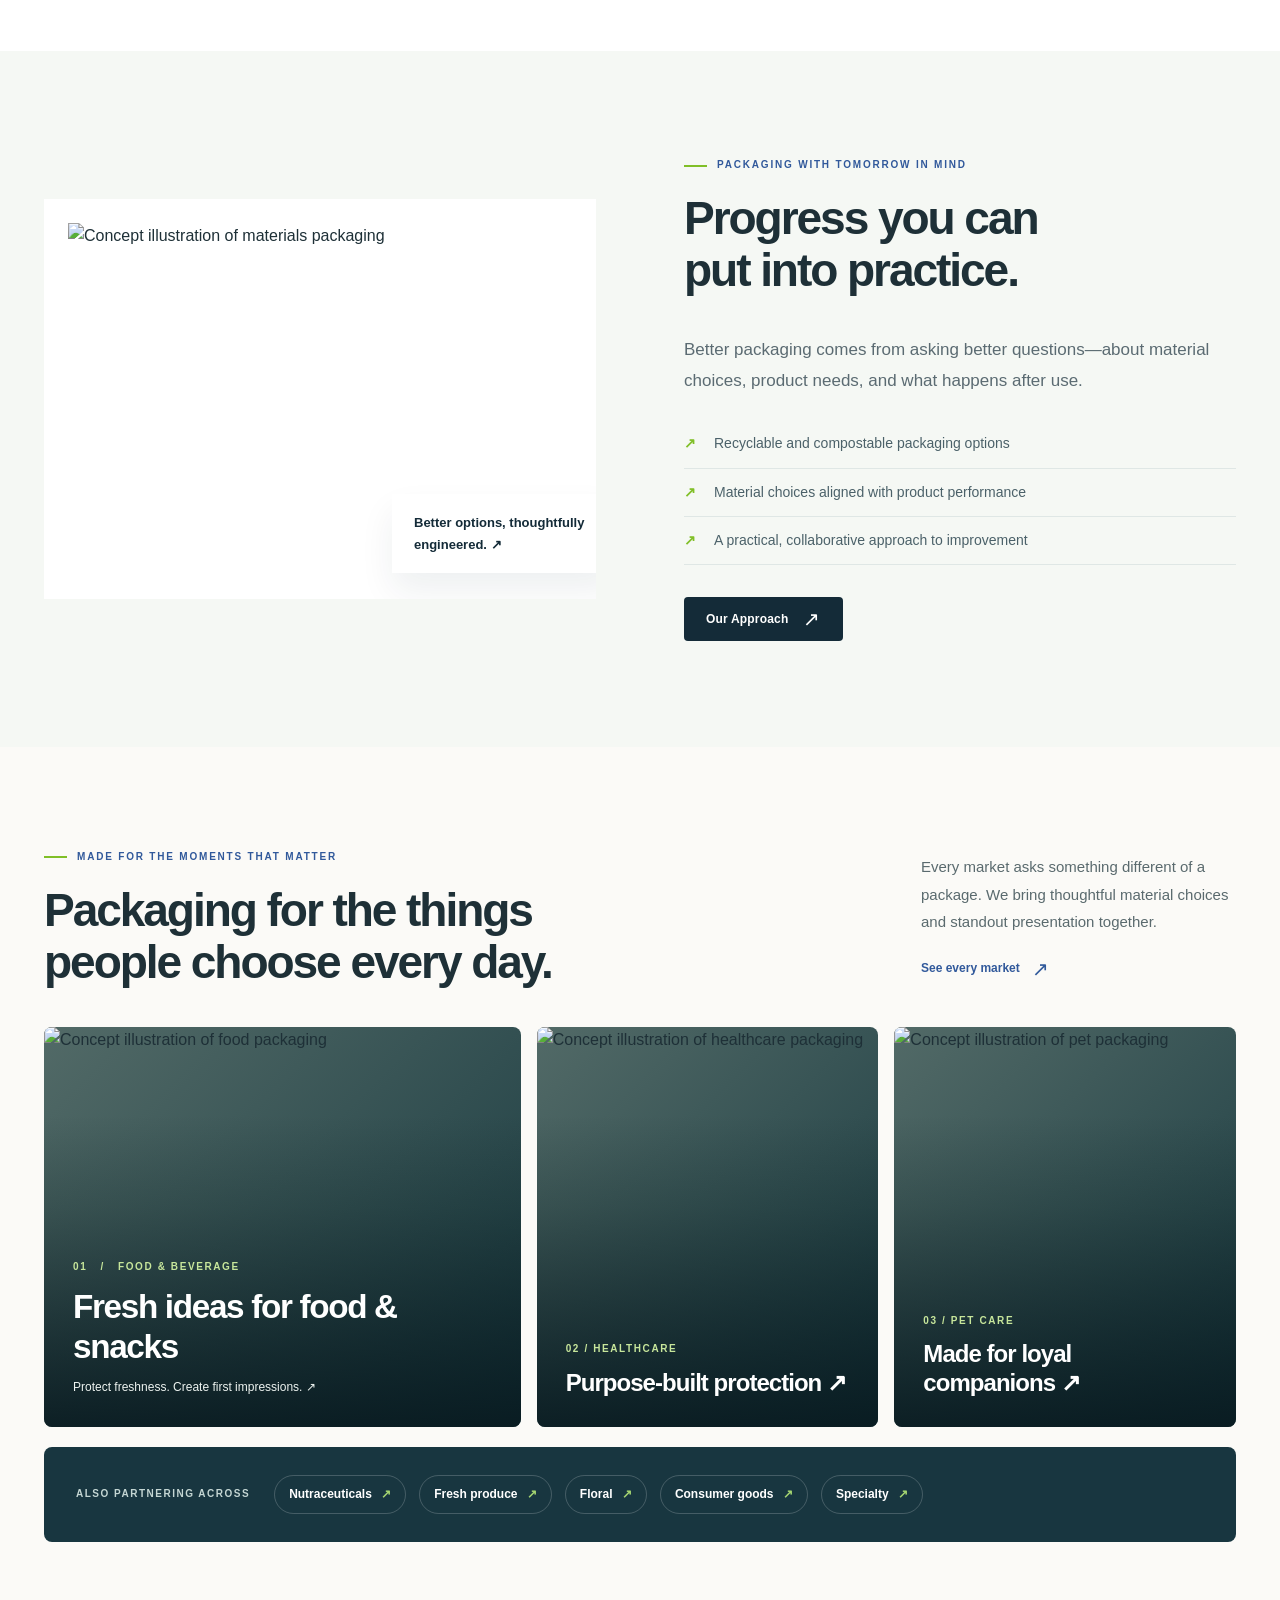
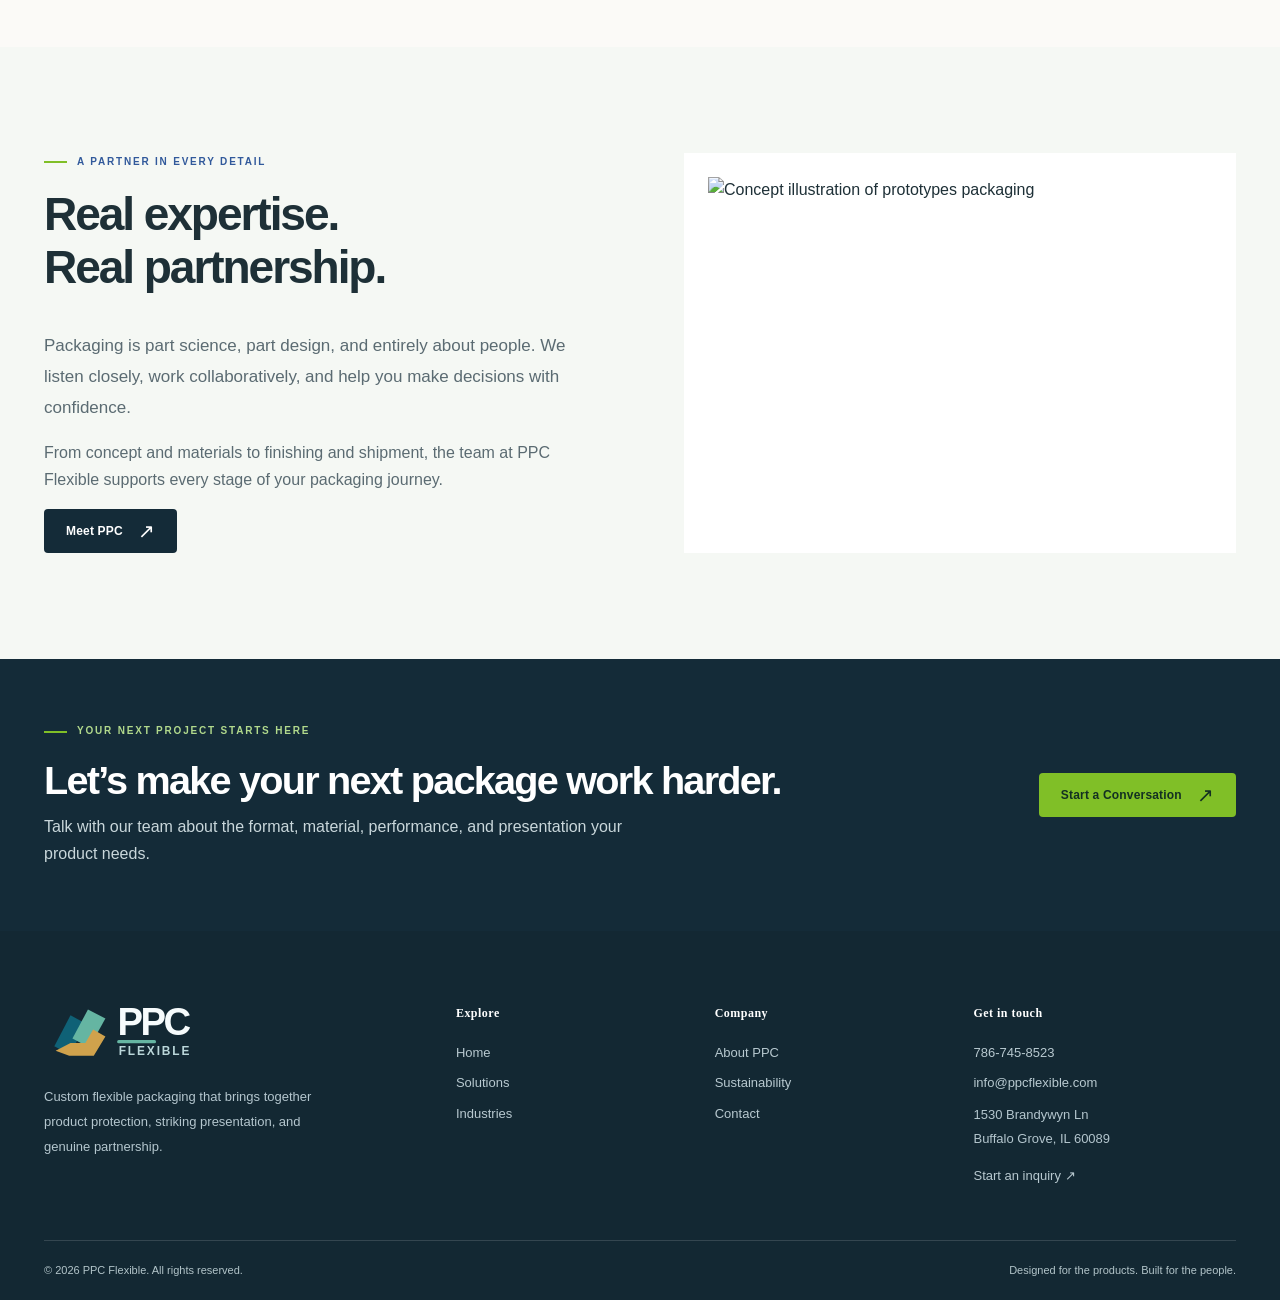
==== commit 9d97a57c: "Add files via upload" ====
--- a/index.html
+++ b/index.html
@@ -1,15 +1,30 @@
 <!DOCTYPE html>
-<html lang="en"><head><meta charset="utf-8"/><meta content="width=device-width, initial-scale=1" name="viewport"/><meta content="#142b38" name="theme-color"/><meta content="Custom flexible packaging for food, healthcare, pet care and more. Discover PPC Flexible Packaging." name="description"/><title>Custom Packaging Designed to Perform | PPC Flexible Packaging</title><link href="favicon.svg" rel="icon" type="image/svg+xml"/><link href="favicon.ico" rel="alternate icon" type="image/x-icon"/><link href="apple-touch-icon.png" rel="apple-touch-icon"/><link href="style.css" rel="stylesheet"/><link href="https://ppcflexible.com/index.html" rel="canonical"/></head><body><div class="topline"><div class="container"><span>Purposeful solutions. Powerful impressions.</span><a href="tel:+17867458523">Call 786-745-8523 ↗</a></div></div><header class="header"><div class="container nav-wrap"><a aria-label="PPC Flexible Packaging home" class="brand" href="index.html"><img alt="PPC Flexible Packaging" class="brand-logo" height="61" src="logo.svg" width="211"/></a><button aria-expanded="false" aria-label="Toggle navigation" class="menu-btn" data-menu-button="">☰</button><nav aria-label="Main navigation" class="nav" data-menu=""><a class="nav-link active" href="index.html">Home</a><a class="nav-link" href="solutions.html">Solutions</a><a class="nav-link" href="industries.html">Industries</a><a class="nav-link" href="about.html">About Us</a><a class="nav-link" href="contact.html">Contact</a><a class="btn mobile-only" href="contact.html">Start a Project <span class="arrow">↗</span></a></nav><a class="btn header-cta" href="contact.html">Start a Project <span class="arrow">↗</span></a></div></header><main><section class="hero"><div class="hero-grid"><div class="hero-copy"><div><div class="eyebrow">PPC Flexible Packaging</div><h1>Make every<br/>package <em>matter.</em></h1><p>Thoughtful packaging protects what’s inside, connects with the people outside, and moves your brand forward. We bring all three together.</p><div class="hero-actions"><a class="btn" href="solutions.html">Explore Our Solutions <span class="arrow">↗</span></a><a class="ghost" href="about.html">Get to know PPC  ↗</a></div><div class="hero-photo-quote" style="margin-top:53px"><span>Built around your product, not the other way around</span></div></div></div><div class="hero-visual"><img alt="PPC Flex's flexible pouch and stick-pack product collection" src="https://ppcflex.com/wp-content/uploads/2025/11/bags.png"/><div class="hero-caption"><span>FORM × FUNCTION × IMPACT</span><span>01 / 03</span></div></div></div></section>
+<html lang="en"><head><meta charset="utf-8"/><meta content="width=device-width, initial-scale=1" name="viewport"/><meta content="#142b38" name="theme-color"/><meta content="Custom flexible packaging for food, healthcare, pet care and more. Discover PPC Flexible." name="description"/><title>Custom Packaging Designed to Perform | PPC Flexible</title><link href="favicon.svg" rel="icon" type="image/svg+xml"/><link href="favicon.ico" rel="alternate icon" type="image/x-icon"/><link href="apple-touch-icon.png" rel="apple-touch-icon"/><link href="style.css" rel="stylesheet"/><link href="https://ppcflexible.com/index.html" rel="canonical"/><script type="application/ld+json">{
+  "@context": "https://schema.org",
+  "@type": "Organization",
+  "name": "PPC Flexible",
+  "url": "https://ppcflexible.com/",
+  "address": {
+    "@type": "PostalAddress",
+    "streetAddress": "1530 Brandywyn Ln",
+    "addressLocality": "Buffalo Grove",
+    "addressRegion": "IL",
+    "postalCode": "60089",
+    "addressCountry": "US"
+  },
+  "email": "info@ppcflexible.com",
+  "telephone": "+1-786-745-8523"
+}</script></head><body><div class="topline"><div class="container"><span>Purposeful solutions. Powerful impressions.</span><a href="tel:+17867458523">Call 786-745-8523 ↗</a></div></div><header class="header"><div class="container nav-wrap"><a aria-label="PPC Flexible home" class="brand" href="index.html"><img alt="PPC Flexible" class="brand-logo" height="61" src="logo.svg" width="211"/></a><button aria-expanded="false" aria-label="Toggle navigation" class="menu-btn" data-menu-button="">☰</button><nav aria-label="Main navigation" class="nav" data-menu=""><a class="nav-link active" href="index.html">Home</a><a class="nav-link" href="solutions.html">Solutions</a><a class="nav-link" href="industries.html">Industries</a><a class="nav-link" href="about.html">About Us</a><a class="nav-link" href="contact.html">Contact</a><a class="btn mobile-only" href="contact.html">Start a Project <span class="arrow">↗</span></a></nav><a class="btn header-cta" href="contact.html">Start a Project <span class="arrow">↗</span></a></div></header><aside aria-label="Company independence notice" class="identity-notice"><div class="container" role="note"><strong>Independent business</strong><span>PPC Flexible is not affiliated with PPC Flexible Packaging located at 1111 Busch Parkway, Buffalo Grove, IL 60089.</span></div></aside><main><section class="hero"><div class="hero-grid"><div class="hero-copy"><div><div class="eyebrow">PPC Flexible</div><h1>Make every<br/>package <em>matter.</em></h1><p>Thoughtful packaging protects what’s inside, connects with the people outside, and moves your brand forward. We bring all three together.</p><div class="hero-actions"><a class="btn" href="solutions.html">Explore Our Solutions <span class="arrow">↗</span></a><a class="ghost" href="about.html">Get to know PPC  ↗</a></div><div class="hero-photo-quote" style="margin-top:53px"><span>Built around your product, not the other way around</span></div></div></div><div class="hero-visual"><img alt="Concept illustration of pouches packaging" loading="lazy" src="illustrations/pouches.svg"/><div class="hero-caption"><span>FORM × FUNCTION × IMPACT</span><span>01 / 03</span></div></div></div></section>
 <section class="kicker-strip"><div class="container kicker-grid"><div><b>↗</b> PACKAGING WITH PURPOSE</div><div><b>↗</b> SOLUTIONS BUILT FOR YOU</div><div><b>↗</b> EXPERTS BY YOUR SIDE</div><div><b>↗</b> INNOVATION IN EVERY DETAIL</div></div></section>
-<section class="section"><div class="container"><div class="section-head"><div><div class="eyebrow">What we make</div><h2>Good packaging does<br/>more than one job.</h2></div><p>From first impressions to product protection, find the right balance of form, function, and performance.</p></div><div class="cards-3"><article class="service-card"><div class="image"><img alt="PPC Flex bags &amp; pouches product packaging" loading="lazy" src="https://ppcflex.com/wp-content/uploads/2025/11/bags.png"/></div><div class="content"><span class="count">01 / PRODUCT FAMILY</span><h3>Bags &amp; pouches</h3><p>Versatile formats made to stand out on the shelf and fit the way your customers use your product.</p><a class="text-link" href="solutions.html">Explore solution <span class="arrow">↗</span></a></div></article><article class="service-card"><div class="image"><img alt="PPC Flex rollstock films product packaging" loading="lazy" src="https://ppcflex.com/wp-content/uploads/2024/10/rollstock.png"/></div><div class="content"><span class="count">02 / PRODUCT FAMILY</span><h3>Rollstock films</h3><p>Reliable film structures designed for modern converting and automated filling applications.</p><a class="text-link" href="solutions.html">Explore solution <span class="arrow">↗</span></a></div></article><article class="service-card"><div class="image"><img alt="PPC Flex prototypes &amp; development product packaging" loading="lazy" src="https://ppcflex.com/wp-content/uploads/2024/03/prototype-packaging-768x768.png"/></div><div class="content"><span class="count">03 / PRODUCT FAMILY</span><h3>Prototypes &amp; development</h3><p>Bring an idea into focus with material guidance, design collaboration, and rapid prototyping.</p><a class="text-link" href="solutions.html">Explore solution <span class="arrow">↗</span></a></div></article></div></div></section>
-<section class="section soft"><div class="container split"><div class="photo-block contain" style="background:#ffffff"><img alt="Actual PPC Flex recyclable and compostable packaging examples" loading="lazy" src="https://ppcflex.com/wp-content/uploads/2024/03/2024_PPCFLEX_Thrive-1.jpg"/><div class="photo-note">Better options, thoughtfully engineered. ↗</div></div><div><div class="eyebrow">Packaging with tomorrow in mind</div><h2>Progress you can<br/>put into practice.</h2><p class="lead">Better packaging comes from asking better questions—about material choices, product needs, and what happens after use.</p><ul class="feature-list"><li>Recyclable and compostable packaging options</li><li>Material choices aligned with product performance</li><li>A practical, collaborative approach to improvement</li></ul><a class="btn dark" href="about.html#sustainability">Our Approach <span class="arrow">↗</span></a></div></div></section>
+<section class="section"><div class="container"><div class="section-head"><div><div class="eyebrow">What we make</div><h2>Good packaging does<br/>more than one job.</h2></div><p>From first impressions to product protection, find the right balance of form, function, and performance.</p></div><div class="cards-3"><article class="service-card"><div class="image"><img alt="Concept illustration of pouches packaging" loading="lazy" src="illustrations/pouches.svg"/></div><div class="content"><span class="count">01 / PRODUCT FAMILY</span><h3>Bags &amp; pouches</h3><p>Versatile formats made to stand out on the shelf and fit the way your customers use your product.</p><a class="text-link" href="solutions.html">Explore solution <span class="arrow">↗</span></a></div></article><article class="service-card"><div class="image"><img alt="Concept illustration of rollstock packaging" loading="lazy" src="illustrations/rollstock.svg"/></div><div class="content"><span class="count">02 / PRODUCT FAMILY</span><h3>Rollstock films</h3><p>Reliable film structures designed for modern converting and automated filling applications.</p><a class="text-link" href="solutions.html">Explore solution <span class="arrow">↗</span></a></div></article><article class="service-card"><div class="image"><img alt="Concept illustration of prototypes packaging" loading="lazy" src="illustrations/prototypes.svg"/></div><div class="content"><span class="count">03 / PRODUCT FAMILY</span><h3>Prototypes &amp; development</h3><p>Bring an idea into focus with material guidance, design collaboration, and rapid prototyping.</p><a class="text-link" href="solutions.html">Explore solution <span class="arrow">↗</span></a></div></article></div></div></section>
+<section class="section soft"><div class="container split"><div class="photo-block contain" style="background:#ffffff"><img alt="Concept illustration of materials packaging" loading="lazy" src="illustrations/materials.svg"/><div class="photo-note">Better options, thoughtfully engineered. ↗</div></div><div><div class="eyebrow">Packaging with tomorrow in mind</div><h2>Progress you can<br/>put into practice.</h2><p class="lead">Better packaging comes from asking better questions—about material choices, product needs, and what happens after use.</p><ul class="feature-list"><li>Recyclable and compostable packaging options</li><li>Material choices aligned with product performance</li><li>A practical, collaborative approach to improvement</li></ul><a class="btn dark" href="about.html#sustainability">Our Approach <span class="arrow">↗</span></a></div></div></section>
 <section class="section market-editorial"><div class="container">
 <div class="markets-heading"><div><div class="eyebrow">Made for the moments that matter</div><h2>Packaging for the things<br/>people choose every day.</h2></div><div class="market-heading-side"><p>Every market asks something different of a package. We bring thoughtful material choices and standout presentation together.</p><a class="text-link" href="industries.html">See every market <span class="arrow">↗</span></a></div></div>
 <div class="markets-feature-grid">
-<a class="market-photo market-photo-featured" href="industries.html#food"><img alt="Real food packaging photography featured on the PPC Flex website" loading="lazy" src="https://ppcflex.com/wp-content/uploads/2023/12/food-grade-packaging.jpg"/><span class="market-photo-shade"></span><span class="market-photo-copy"><span class="market-overline">01   /   FOOD &amp; BEVERAGE</span><strong>Fresh ideas for food &amp; snacks</strong><span>Protect freshness. Create first impressions. <span aria-hidden="true">↗</span></span></span></a>
-<a class="market-photo" href="industries.html#healthcare"><img alt="Healthcare and cleanroom production photo from PPC Flex" loading="lazy" src="https://ppcflex.com/wp-content/uploads/2024/01/cleanroom-packaging.jpg"/><span class="market-photo-shade"></span><span class="market-photo-copy"><span class="market-overline">02 / HEALTHCARE</span><strong>Purpose-built protection <span aria-hidden="true">↗</span></strong></span></a>
-<a class="market-photo" href="industries.html#petcare"><img alt="Pet care packaging photograph from PPC Flex" loading="lazy" src="https://ppcflex.com/wp-content/uploads/2023/12/pet-food-packaging.jpg"/><span class="market-photo-shade"></span><span class="market-photo-copy"><span class="market-overline">03 / PET CARE</span><strong>Made for loyal companions <span aria-hidden="true">↗</span></strong></span></a>
+<a class="market-photo market-photo-featured" href="industries.html#food"><img alt="Concept illustration of food packaging" loading="lazy" src="illustrations/food.svg"/><span class="market-photo-shade"></span><span class="market-photo-copy"><span class="market-overline">01   /   FOOD &amp; BEVERAGE</span><strong>Fresh ideas for food &amp; snacks</strong><span>Protect freshness. Create first impressions. <span aria-hidden="true">↗</span></span></span></a>
+<a class="market-photo" href="industries.html#healthcare"><img alt="Concept illustration of healthcare packaging" loading="lazy" src="illustrations/healthcare.svg"/><span class="market-photo-shade"></span><span class="market-photo-copy"><span class="market-overline">02 / HEALTHCARE</span><strong>Purpose-built protection <span aria-hidden="true">↗</span></strong></span></a>
+<a class="market-photo" href="industries.html#petcare"><img alt="Concept illustration of pet packaging" loading="lazy" src="illustrations/pet.svg"/><span class="market-photo-shade"></span><span class="market-photo-copy"><span class="market-overline">03 / PET CARE</span><strong>Made for loyal companions <span aria-hidden="true">↗</span></strong></span></a>
 </div>
 <div class="market-bottom-strip"><span>Also partnering across</span><div class="market-bottom-links"><a href="industries.html#nutraceuticals">Nutraceuticals <span>↗</span></a><a href="industries.html#produce">Fresh produce <span>↗</span></a><a href="industries.html#floral">Floral <span>↗</span></a><a href="industries.html#consumer">Consumer goods <span>↗</span></a><a href="industries.html#specialty">Specialty <span>↗</span></a></div></div>
 </div></section>
-<section class="section soft"><div class="container split"><div><div class="eyebrow">A partner in every detail</div><h2>Real expertise.<br/>Real partnership.</h2><p class="lead">Packaging is part science, part design, and entirely about people. We listen closely, work collaboratively, and help you make decisions with confidence.</p><p>From concept and materials to finishing and shipment, the team at PPC Flex supports every stage of your packaging journey.</p><a class="btn dark" href="about.html">Meet PPC <span class="arrow">↗</span></a></div><div class="photo-block contain" style="background:white"><img alt="Examples of PPC Flex's packaging prototype and product development work" loading="lazy" src="https://ppcflex.com/wp-content/uploads/2024/03/prototype-packaging-768x768.png"/></div></div></section><section class="banner"><div class="container banner-inner"><div><div class="eyebrow">Your next project starts here</div><h2>Let’s make your next package work harder.</h2><p>Talk with our team about the format, material, performance, and presentation your product needs.</p></div><a class="btn" href="contact.html">Start a Conversation <span class="arrow">↗</span></a></div></section></main><footer class="footer"><div class="container footer-main"><div><a aria-label="PPC Flexible Packaging home" class="brand" href="index.html"><img alt="PPC Flexible Packaging" class="brand-logo" height="61" src="logo-reverse.svg" width="211"/></a><p>Custom flexible packaging that brings together product protection, striking presentation, and genuine partnership.</p></div><div><h4>Explore</h4><a href="index.html">Home</a><a href="solutions.html">Solutions</a><a href="industries.html">Industries</a></div><div><h4>Company</h4><a href="about.html">About PPC</a><a href="about.html#sustainability">Sustainability</a><a href="contact.html">Contact</a></div><div><h4>Get in touch</h4><a href="tel:+17867458523">786-745-8523</a><a href="mailto:info@ppcflexible.com">info@ppcflexible.com</a><p>1111 Busch Parkway<br/>Buffalo Grove, IL 60089</p><a href="contact.html">Start an inquiry ↗</a></div></div><div class="container footer-bottom"><span>© 2026 PPC Flexible Packaging. All rights reserved.</span><span>Designed for the products. Built for the people.</span></div></footer><script defer="" src="script.js"></script></body></html>+<section class="section soft"><div class="container split"><div><div class="eyebrow">A partner in every detail</div><h2>Real expertise.<br/>Real partnership.</h2><p class="lead">Packaging is part science, part design, and entirely about people. We listen closely, work collaboratively, and help you make decisions with confidence.</p><p>From concept and materials to finishing and shipment, the team at PPC Flexible supports every stage of your packaging journey.</p><a class="btn dark" href="about.html">Meet PPC <span class="arrow">↗</span></a></div><div class="photo-block contain" style="background:white"><img alt="Concept illustration of prototypes packaging" loading="lazy" src="illustrations/prototypes.svg"/></div></div></section><section class="banner"><div class="container banner-inner"><div><div class="eyebrow">Your next project starts here</div><h2>Let’s make your next package work harder.</h2><p>Talk with our team about the format, material, performance, and presentation your product needs.</p></div><a class="btn" href="contact.html">Start a Conversation <span class="arrow">↗</span></a></div></section></main><footer class="footer"><div class="container footer-main"><div><a aria-label="PPC Flexible home" class="brand" href="index.html"><img alt="PPC Flexible" class="brand-logo" height="61" src="logo-reverse.svg" width="211"/></a><p>Custom flexible packaging that brings together product protection, striking presentation, and genuine partnership.</p></div><div><h4>Explore</h4><a href="index.html">Home</a><a href="solutions.html">Solutions</a><a href="industries.html">Industries</a></div><div><h4>Company</h4><a href="about.html">About PPC</a><a href="about.html#sustainability">Sustainability</a><a href="contact.html">Contact</a></div><div><h4>Get in touch</h4><a href="tel:+17867458523">786-745-8523</a><a href="mailto:info@ppcflexible.com">info@ppcflexible.com</a><p>1530 Brandywyn Ln<br/>Buffalo Grove, IL 60089</p><a href="contact.html">Start an inquiry ↗</a></div></div><div class="container footer-bottom"><span>© 2026 PPC Flexible. All rights reserved.</span><span>Designed for the products. Built for the people.</span></div></footer><script defer="" src="script.js"></script></body></html>
--- a/style.css
+++ b/style.css
@@ -1,5 +1,5 @@
 @import url('https://fonts.googleapis.com/css2?family=DM+Sans:wght@400;500;600;700&family=Manrope:wght@400;500;600;700;800&display=swap');
-:root{--navy:#142b38;--navy2:#203d50;--ink:#1e3037;--muted:#5b6b72;--lime:#80bf27;--lime2:#a8d264;--blue:#31599b;--pale:#f5f8f4;--white:#fff;--line:#dfe7e5;--max:1192px}*{box-sizing:border-box}html{scroll-behavior:smooth}body{margin:0;background:#fff;color:var(--ink);font:16px/1.65 'DM Sans',Arial,sans-serif;-webkit-font-smoothing:antialiased}img{max-width:100%;display:block}button,input,select,textarea{font:inherit}a{text-decoration:none;color:inherit}button{cursor:pointer}::selection{background:#d9eebc}h1,h2,h3,h4,p{margin-top:0}h1,h2,h3{font-family:Manrope,Arial,sans-serif;letter-spacing:-.045em;line-height:1.14}h1{font-size:clamp(3.2rem,5.6vw,5.8rem);font-weight:800}h2{font-size:clamp(2.1rem,3.6vw,3.8rem);font-weight:800}h3{font-size:1.26rem;letter-spacing:-.028em;font-weight:750}p{color:var(--muted)}.container{width:min(var(--max),calc(100% - 64px));margin:auto}.topline{height:31px;background:var(--navy);color:#c9d7dd;font-size:10.5px;letter-spacing:.11em;text-transform:uppercase;display:flex;align-items:center}.topline .container{display:flex;justify-content:space-between}.topline a{color:#e7f2f6}.header{height:84px;position:sticky;top:0;z-index:50;background:rgba(255,255,255,.97);border-bottom:1px solid #e8edea;backdrop-filter:blur(12px)}.nav-wrap{height:100%;display:flex;align-items:center;justify-content:space-between;gap:25px}.brand{display:flex;gap:10px;align-items:center;white-space:nowrap;flex-shrink:0}.brand-mark{width:38px;height:38px;position:relative;border:8px solid var(--lime);border-bottom-color:var(--blue);border-right-color:var(--blue);border-radius:12px 17px 17px 12px;transform:rotate(-8deg)}.brand-mark::after{content:'';position:absolute;inset:6px -8px 6px 6px;background:white;border-radius:4px}.brand-copy{display:flex;flex-direction:column;line-height:1}.brand-main{font:800 24px/1 Manrope,Arial,sans-serif;letter-spacing:-.065em;color:var(--lime)}.brand-main span{color:var(--blue);font-weight:500;letter-spacing:-.045em}.brand-sub{font-size:8px;font-weight:800;letter-spacing:.17em;color:#54707b;margin-top:5px}.nav{display:flex;align-items:center;gap:27px}.nav-link{font-size:13px;font-weight:700;color:#3b4c53;position:relative;transition:color .2s}.nav-link:hover,.nav-link.active{color:var(--blue)}.nav-link.active::after{content:'';position:absolute;bottom:-31px;height:3px;left:0;right:0;background:var(--lime)}.btn{display:inline-flex;align-items:center;gap:15px;justify-content:center;border:0;border-radius:4px;padding:15px 22px;background:var(--lime);color:#133022;font-size:12px;line-height:1.2;font-weight:800;letter-spacing:.015em;white-space:nowrap;transition:transform .15s,filter .15s}.btn:hover{transform:translateY(-2px);filter:brightness(.96)}.btn:focus-visible,a:focus-visible,input:focus-visible,textarea:focus-visible,select:focus-visible{outline:3px solid #8ec6e3;outline-offset:3px}.btn.dark{background:var(--navy);color:#fff}.btn.white{background:white;color:var(--navy)}.btn.outline{border:1px solid #cfdad7;color:var(--navy);background:transparent}.arrow{font-size:20px;line-height:.7;font-weight:400}.menu-btn{display:none;background:none;border:0;font-size:25px;color:var(--navy)}.eyebrow{display:flex;align-items:center;gap:10px;font-weight:800;font-size:10px;letter-spacing:.18em;text-transform:uppercase;color:var(--blue);margin-bottom:18px}.eyebrow::before{content:'';width:23px;height:2px;background:var(--lime)}.eyebrow.light{color:#b9db90}.lead{font-size:17px;line-height:1.8;max-width:600px}.section{padding:106px 0}.section.sm{padding:74px 0}.section.soft{background:var(--pale)}.section-head{display:flex;justify-content:space-between;align-items:end;gap:32px;margin-bottom:40px}.section-head h2{max-width:720px;margin:0}.section-head p{max-width:375px;margin:0}.hero{min-height:580px;background:#edf2ee;overflow:hidden}.hero-grid{display:grid;grid-template-columns:52% 48%;min-height:580px}.hero-copy{display:flex;align-items:center;padding:76px 72px max(72px,5vw) max(calc((100vw - var(--max))/2),32px);background:var(--navy);position:relative;color:white}.hero-copy::after{content:'';width:125px;height:125px;border:1px solid #ffffff12;position:absolute;bottom:20px;right:30px;border-radius:100%}.hero-copy h1{max-width:680px;margin:0 0 28px;font-size:clamp(3rem,4.6vw,5.2rem)}.hero-copy h1 em{font-style:normal;color:#a7d36d}.hero-copy p{color:#c4d2d7;max-width:470px;margin-bottom:30px;line-height:1.85}.hero-visual{background:linear-gradient(145deg,#f8faf8,#e8efeb);display:flex;align-items:center;justify-content:center;position:relative;isolation:isolate;padding:48px 34px}.hero-visual::before{content:'';position:absolute;width:440px;height:440px;background:white;opacity:.7;border-radius:50%;z-index:-1}.hero-visual>img{width:min(100%,590px);max-height:490px;object-fit:contain}.hero-visual .hero-caption{position:absolute;bottom:35px;left:38px;right:38px;display:flex;align-items:center;justify-content:space-between;border-top:1px solid #ccd7d4;padding-top:17px;color:#527078;font-size:10px;font-weight:800;letter-spacing:.13em;text-transform:uppercase}.hero-copy .eyebrow{color:#b9da8d}.hero-actions{display:flex;gap:12px;align-items:center;flex-wrap:wrap}.hero-actions .ghost{font-size:12px;font-weight:700;color:#f2f5f4;margin-left:9px}.page-hero{padding:95px 0 78px;background:var(--pale);border-bottom:1px solid var(--line)}.page-hero-grid{display:grid;grid-template-columns:1.12fr .88fr;gap:70px;align-items:center}.page-hero h1{font-size:clamp(2.7rem,4.5vw,4.6rem);margin-bottom:25px;max-width:730px}.page-hero p{max-width:550px}.page-hero .visual{height:405px;display:grid;place-items:center;background:#fff;overflow:hidden;position:relative}.page-hero .visual img{width:100%;height:100%;object-fit:contain;padding:15px}.page-hero .visual.photo img{object-fit:cover;padding:0}.page-hero .visual::after{content:'PPC FLEXIBLE PACKAGING';position:absolute;bottom:15px;left:18px;font-size:10px;letter-spacing:.2em;color:#5b6a72;font-weight:700}.kicker-strip{background:#e9f2e5;border-bottom:1px solid #d8e6d3;padding:21px 0}.kicker-grid{display:grid;grid-template-columns:repeat(4,1fr);gap:15px}.kicker-grid div{display:flex;gap:12px;align-items:center;font-size:11px;line-height:1.35;font-weight:800;letter-spacing:.025em;color:#335048}.kicker-grid b{color:#78b52c;font-size:18px;font-weight:600}.cards-3{display:grid;grid-template-columns:repeat(3,minmax(0,1fr));gap:19px}.service-card{border:1px solid var(--line);background:white;overflow:hidden;display:flex;flex-direction:column;transition:transform .2s,border-color .2s}.service-card:hover{transform:translateY(-4px);border-color:#abc9a4}.service-card .image{height:242px;display:grid;place-items:center;background:#f5f8f5}.service-card .image img{width:100%;height:100%;object-fit:contain;padding:15px}.service-card .content{padding:28px 28px 27px;display:flex;flex-direction:column;flex:1}.service-card .count{font-size:10px;letter-spacing:.15em;color:#7b8f8f;font-weight:800;margin-bottom:12px}.service-card h3{margin-bottom:12px}.service-card p{font-size:13px;line-height:1.8;flex:1;margin-bottom:23px}.text-link{font-size:12px;color:var(--blue);font-weight:800;display:inline-flex;gap:12px;align-items:center}.split{display:grid;grid-template-columns:1fr 1fr;gap:88px;align-items:center}.photo-block{position:relative;min-height:400px;background:#edf3ef;overflow:hidden}.photo-block img{width:100%;height:100%;min-height:400px;object-fit:cover}.photo-block.contain img{object-fit:contain;padding:24px}.photo-note{position:absolute;right:-21px;bottom:26px;background:#fff;padding:18px 22px;max-width:225px;box-shadow:0 18px 35px #132b3812;font-size:13px;font-weight:800;color:var(--navy)}.feature-list{margin:24px 0 32px;padding:0;list-style:none}.feature-list li{padding:12px 0 12px 30px;border-bottom:1px solid var(--line);position:relative;font-size:14px;color:#4b6169}.feature-list li::before{content:'↗';position:absolute;left:0;color:var(--lime);font-weight:900}.market-grid{display:grid;grid-template-columns:repeat(4,1fr);gap:13px}.market{border:1px solid var(--line);background:white;padding:26px 21px;min-height:156px;display:flex;flex-direction:column;justify-content:space-between}.market .no{font-size:10px;letter-spacing:.1em;color:#88a098}.market h3{font-size:16px;letter-spacing:-.025em;margin:0}.market:hover{background:#f0f6e9}.banner{background:var(--navy);color:white;padding:64px 0;overflow:hidden}.banner-inner{display:flex;justify-content:space-between;align-items:center;gap:35px}.banner h2{font-size:clamp(2rem,3.1vw,3.2rem);margin:0 0 11px}.banner p{color:#c9d7db;margin:0;max-width:580px}.banner .eyebrow{color:#b1d98c}.footer{background:#132833;color:white}.footer-main{padding:65px 0 45px;display:grid;grid-template-columns:1.7fr 1fr 1fr 1.2fr;gap:40px}.footer .brand{margin-bottom:24px}.footer .brand-mark::after{background:#132833}.footer .brand-sub{color:#b9cbd4}.footer p{color:#b4c6ce;font-size:13px;line-height:1.9;max-width:290px}.footer h4{font-size:12px;letter-spacing:.04em;color:white;margin:8px 0 18px;font-family:Manrope}.footer a:not(.brand){display:block;font-size:13px;margin:9px 0;color:#b8c9d0}.footer a:hover{color:white}.footer-bottom{border-top:1px solid #ffffff24;padding:20px 0;font-size:11px;color:#b2c4c9;display:flex;justify-content:space-between;gap:24px}.content-grid{display:grid;grid-template-columns:repeat(2,1fr);gap:22px}.feature-tile{background:#f4f8f5;border:1px solid #e3eae3;padding:35px}.feature-tile .number{font-size:11px;color:var(--blue);font-weight:800;letter-spacing:.12em;margin-bottom:44px}.feature-tile h3{font-size:20px}.feature-tile p{font-size:14px;margin-bottom:0}.market-card{display:grid;grid-template-columns:110px 1fr;gap:22px;padding:25px;border:1px solid var(--line);background:white;align-items:center}.market-card .icon-grid{width:110px;height:110px;background:#f0f5ef;display:grid;place-items:center;font-size:31px;color:var(--blue);font-family:Manrope;font-weight:800}.market-card h3{margin:0 0 9px}.market-card p{font-size:13px;margin:0;line-height:1.8}.statement{font-size:clamp(1.65rem,3vw,2.7rem);line-height:1.38;letter-spacing:-.04em;font-family:Manrope;font-weight:750;color:var(--navy)}.stats-band{display:grid;grid-template-columns:repeat(3,1fr);gap:28px}.stat{padding-left:25px;border-left:3px solid var(--lime)}.stat b{display:block;font-size:20px;font-weight:800;color:var(--navy);letter-spacing:-.04em}.stat span{font-size:13px;color:var(--muted)}.faq{border-top:1px solid var(--line)}details{border-bottom:1px solid var(--line);padding:22px 0}summary{cursor:pointer;font-weight:800;color:var(--navy);list-style:none;display:flex;justify-content:space-between;align-items:center}summary::-webkit-details-marker{display:none}summary::after{content:'+';font-size:24px;font-weight:400;color:var(--blue)}details[open] summary::after{content:'−'}details p{max-width:760px;font-size:14px;margin:14px 0 0}.contact-grid{display:grid;grid-template-columns:.82fr 1.18fr;gap:88px}.contact-panel{padding:30px 0}.contact-panel h2{margin-bottom:25px}.contact-info{border-top:1px solid var(--line);padding:23px 0}.contact-info small{font-size:10px;font-weight:800;text-transform:uppercase;letter-spacing:.14em;color:var(--blue);display:block;margin-bottom:7px}.contact-info strong{font-size:18px;color:var(--navy);font-weight:800}.contact-form{background:#f4f7f4;padding:44px;border:1px solid #e1eae1}.contact-form h3{font-size:24px;margin-bottom:10px}.contact-form>p{font-size:13px;margin-bottom:24px}.form-row{display:grid;grid-template-columns:1fr 1fr;gap:15px}.field{display:block;margin-bottom:16px}.field span{font-size:11px;font-weight:800;color:#334e56;display:block;margin-bottom:7px}.field input,.field textarea,.field select{width:100%;border:1px solid #d4ded9;background:#fff;border-radius:2px;padding:13px 14px;color:var(--navy);outline:0;min-height:48px}.field textarea{height:132px;resize:vertical}.note{font-size:11px;color:#6e817e;line-height:1.65}.form-state{display:none;padding:13px 15px;margin-top:15px;background:#e8f2e6;color:#2b5c32;border:1px solid #c8dcbc;font-size:13px}.form-state.show{display:block}.hero-photo-quote{display:flex;align-items:center;gap:24px}.hero-photo-quote::before{content:'';height:2px;width:42px;background:var(--lime)}.hero-photo-quote span{font-size:11px;letter-spacing:.1em;text-transform:uppercase;color:#bdccd2;font-weight:800}.photo-credit{font-size:10px;color:#81908a;margin-top:10px}.progress{display:flex;gap:0;margin:45px 0 0;flex-wrap:wrap}.progress div{flex:1;min-width:145px;padding:24px;border-top:2px solid #a7c296;border-right:1px solid #d7e3d7}.progress small{font-size:10px;color:#84a384;letter-spacing:.13em;font-weight:800}.progress h3{font-size:14px;letter-spacing:-.02em;margin:16px 0 0}.pill{font-size:10px;letter-spacing:.11em;text-transform:uppercase;font-weight:800;display:inline-flex;padding:9px 12px;background:#eaf2e5;color:#486341}.products-stack{display:grid;grid-template-columns:1fr 1fr;gap:22px}.product-long{display:grid;grid-template-columns:1fr 1fr;gap:26px;background:#f5f7f3;padding:25px;align-items:center;border:1px solid var(--line)}.product-long img{height:230px;width:100%;object-fit:contain}.product-long h3{margin-bottom:7px}.product-long p{font-size:13px;margin-bottom:16px}.data-id{color:var(--blue);font-size:10px;font-weight:800;letter-spacing:.14em}.head-block{margin-bottom:32px}.head-block p{max-width:650px}.mobile-only{display:none}@media(max-width:1080px){.container{width:calc(100% - 42px)}.nav{gap:18px}.hero-copy{padding:70px 45px 70px 25px}.hero-copy h1{font-size:3.9rem}.split{gap:43px}.footer-main{gap:18px}}@media(max-width:820px){.topline{display:none}.header{height:73px}.nav-link.active::after{bottom:-15px}.header-cta{display:none}.nav{gap:18px}.nav-link{font-size:12px}.hero-grid{grid-template-columns:1fr 1fr}.hero-copy{padding:54px 24px}.hero-copy h1{font-size:2.95rem}.hero-visual{padding:20px}.hero-visual>img{max-height:360px}.hero{min-height:470px}.hero-grid{min-height:470px}.section{padding:75px 0}.page-hero-grid{gap:28px}.cards-3{gap:12px}.service-card .content{padding:20px}.market-grid{grid-template-columns:repeat(2,1fr)}.footer-main{grid-template-columns:1.6fr 1fr;gap:25px}.contact-grid{gap:32px}.contact-form{padding:27px}.product-long{grid-template-columns:1fr}.product-long img{height:180px}}@media(max-width:640px){.container{width:calc(100% - 36px)}.header{height:68px}.menu-btn{display:block;margin-left:auto}.nav{position:absolute;top:68px;left:0;right:0;background:white;border-bottom:1px solid var(--line);display:none;flex-direction:column;align-items:stretch;padding:18px;box-shadow:0 17px 25px #0b1b2415}.nav.open{display:flex}.nav-link{padding:9px 6px}.nav-link.active::after{display:none}.nav .mobile-only{display:block}.hero-grid,.page-hero-grid,.split,.contact-grid{grid-template-columns:1fr}.hero-copy{padding:58px 26px}.hero-copy h1{font-size:clamp(3rem,11vw,4.1rem)}.hero-copy p{font-size:14px}.hero-visual{min-height:335px}.hero-visual>img{height:285px}.hero-visual::before{height:270px;width:270px}.hero-visual .hero-caption{bottom:16px;left:20px;right:20px}.hero-caption span:nth-child(2){display:none}.section{padding:66px 0}.section-head{display:block}.section-head h2{margin-bottom:14px}.cards-3,.content-grid,.products-stack{grid-template-columns:1fr}.service-card .image{height:260px}.service-card .content{padding:25px}.market-grid{gap:10px}.market{padding:19px;min-height:132px}.page-hero{padding:55px 0}.page-hero h1{font-size:clamp(2.7rem,10vw,4rem)}.page-hero .visual{height:280px}.kicker-grid{grid-template-columns:1fr 1fr;row-gap:18px}.banner-inner{display:block}.banner .btn{margin-top:26px}.footer-main{grid-template-columns:1fr 1fr}.footer-main>div:first-child{grid-column:span 2}.footer-bottom{display:block}.footer-bottom span{display:block;margin-bottom:7px}.contact-form{padding:24px 18px}.form-row{grid-template-columns:1fr;gap:0}.photo-block,.photo-block img{min-height:280px}.stats-band{grid-template-columns:1fr;gap:20px}.progress{display:grid;grid-template-columns:1fr 1fr}.progress div{min-width:0}.market-card{grid-template-columns:85px 1fr;gap:14px;padding:15px}.market-card .icon-grid{width:85px;height:85px}.market-card h3{font-size:17px}.brand-main{font-size:22px}.brand-mark{width:34px;height:34px}}
+:root{--navy:#142b38;--navy2:#203d50;--ink:#1e3037;--muted:#5b6b72;--lime:#80bf27;--lime2:#a8d264;--blue:#31599b;--pale:#f5f8f4;--white:#fff;--line:#dfe7e5;--max:1192px}*{box-sizing:border-box}html{scroll-behavior:smooth}body{margin:0;background:#fff;color:var(--ink);font:16px/1.65 'DM Sans',Arial,sans-serif;-webkit-font-smoothing:antialiased}img{max-width:100%;display:block}button,input,select,textarea{font:inherit}a{text-decoration:none;color:inherit}button{cursor:pointer}::selection{background:#d9eebc}h1,h2,h3,h4,p{margin-top:0}h1,h2,h3{font-family:Manrope,Arial,sans-serif;letter-spacing:-.045em;line-height:1.14}h1{font-size:clamp(3.2rem,5.6vw,5.8rem);font-weight:800}h2{font-size:clamp(2.1rem,3.6vw,3.8rem);font-weight:800}h3{font-size:1.26rem;letter-spacing:-.028em;font-weight:750}p{color:var(--muted)}.container{width:min(var(--max),calc(100% - 64px));margin:auto}.topline{height:31px;background:var(--navy);color:#c9d7dd;font-size:10.5px;letter-spacing:.11em;text-transform:uppercase;display:flex;align-items:center}.topline .container{display:flex;justify-content:space-between}.topline a{color:#e7f2f6}.header{height:84px;position:sticky;top:0;z-index:50;background:rgba(255,255,255,.97);border-bottom:1px solid #e8edea;backdrop-filter:blur(12px)}.nav-wrap{height:100%;display:flex;align-items:center;justify-content:space-between;gap:25px}.brand{display:flex;gap:10px;align-items:center;white-space:nowrap;flex-shrink:0}.brand-mark{width:38px;height:38px;position:relative;border:8px solid var(--lime);border-bottom-color:var(--blue);border-right-color:var(--blue);border-radius:12px 17px 17px 12px;transform:rotate(-8deg)}.brand-mark::after{content:'';position:absolute;inset:6px -8px 6px 6px;background:white;border-radius:4px}.brand-copy{display:flex;flex-direction:column;line-height:1}.brand-main{font:800 24px/1 Manrope,Arial,sans-serif;letter-spacing:-.065em;color:var(--lime)}.brand-main span{color:var(--blue);font-weight:500;letter-spacing:-.045em}.brand-sub{font-size:8px;font-weight:800;letter-spacing:.17em;color:#54707b;margin-top:5px}.nav{display:flex;align-items:center;gap:27px}.nav-link{font-size:13px;font-weight:700;color:#3b4c53;position:relative;transition:color .2s}.nav-link:hover,.nav-link.active{color:var(--blue)}.nav-link.active::after{content:'';position:absolute;bottom:-31px;height:3px;left:0;right:0;background:var(--lime)}.btn{display:inline-flex;align-items:center;gap:15px;justify-content:center;border:0;border-radius:4px;padding:15px 22px;background:var(--lime);color:#133022;font-size:12px;line-height:1.2;font-weight:800;letter-spacing:.015em;white-space:nowrap;transition:transform .15s,filter .15s}.btn:hover{transform:translateY(-2px);filter:brightness(.96)}.btn:focus-visible,a:focus-visible,input:focus-visible,textarea:focus-visible,select:focus-visible{outline:3px solid #8ec6e3;outline-offset:3px}.btn.dark{background:var(--navy);color:#fff}.btn.white{background:white;color:var(--navy)}.btn.outline{border:1px solid #cfdad7;color:var(--navy);background:transparent}.arrow{font-size:20px;line-height:.7;font-weight:400}.menu-btn{display:none;background:none;border:0;font-size:25px;color:var(--navy)}.eyebrow{display:flex;align-items:center;gap:10px;font-weight:800;font-size:10px;letter-spacing:.18em;text-transform:uppercase;color:var(--blue);margin-bottom:18px}.eyebrow::before{content:'';width:23px;height:2px;background:var(--lime)}.eyebrow.light{color:#b9db90}.lead{font-size:17px;line-height:1.8;max-width:600px}.section{padding:106px 0}.section.sm{padding:74px 0}.section.soft{background:var(--pale)}.section-head{display:flex;justify-content:space-between;align-items:end;gap:32px;margin-bottom:40px}.section-head h2{max-width:720px;margin:0}.section-head p{max-width:375px;margin:0}.hero{min-height:580px;background:#edf2ee;overflow:hidden}.hero-grid{display:grid;grid-template-columns:52% 48%;min-height:580px}.hero-copy{display:flex;align-items:center;padding:76px 72px max(72px,5vw) max(calc((100vw - var(--max))/2),32px);background:var(--navy);position:relative;color:white}.hero-copy::after{content:'';width:125px;height:125px;border:1px solid #ffffff12;position:absolute;bottom:20px;right:30px;border-radius:100%}.hero-copy h1{max-width:680px;margin:0 0 28px;font-size:clamp(3rem,4.6vw,5.2rem)}.hero-copy h1 em{font-style:normal;color:#a7d36d}.hero-copy p{color:#c4d2d7;max-width:470px;margin-bottom:30px;line-height:1.85}.hero-visual{background:linear-gradient(145deg,#f8faf8,#e8efeb);display:flex;align-items:center;justify-content:center;position:relative;isolation:isolate;padding:48px 34px}.hero-visual::before{content:'';position:absolute;width:440px;height:440px;background:white;opacity:.7;border-radius:50%;z-index:-1}.hero-visual>img{width:min(100%,590px);max-height:490px;object-fit:contain}.hero-visual .hero-caption{position:absolute;bottom:35px;left:38px;right:38px;display:flex;align-items:center;justify-content:space-between;border-top:1px solid #ccd7d4;padding-top:17px;color:#527078;font-size:10px;font-weight:800;letter-spacing:.13em;text-transform:uppercase}.hero-copy .eyebrow{color:#b9da8d}.hero-actions{display:flex;gap:12px;align-items:center;flex-wrap:wrap}.hero-actions .ghost{font-size:12px;font-weight:700;color:#f2f5f4;margin-left:9px}.page-hero{padding:95px 0 78px;background:var(--pale);border-bottom:1px solid var(--line)}.page-hero-grid{display:grid;grid-template-columns:1.12fr .88fr;gap:70px;align-items:center}.page-hero h1{font-size:clamp(2.7rem,4.5vw,4.6rem);margin-bottom:25px;max-width:730px}.page-hero p{max-width:550px}.page-hero .visual{height:405px;display:grid;place-items:center;background:#fff;overflow:hidden;position:relative}.page-hero .visual img{width:100%;height:100%;object-fit:contain;padding:15px}.page-hero .visual.photo img{object-fit:cover;padding:0}.page-hero .visual::after{content:'PPC FLEXIBLE';position:absolute;bottom:15px;left:18px;font-size:10px;letter-spacing:.2em;color:#5b6a72;font-weight:700}.kicker-strip{background:#e9f2e5;border-bottom:1px solid #d8e6d3;padding:21px 0}.kicker-grid{display:grid;grid-template-columns:repeat(4,1fr);gap:15px}.kicker-grid div{display:flex;gap:12px;align-items:center;font-size:11px;line-height:1.35;font-weight:800;letter-spacing:.025em;color:#335048}.kicker-grid b{color:#78b52c;font-size:18px;font-weight:600}.cards-3{display:grid;grid-template-columns:repeat(3,minmax(0,1fr));gap:19px}.service-card{border:1px solid var(--line);background:white;overflow:hidden;display:flex;flex-direction:column;transition:transform .2s,border-color .2s}.service-card:hover{transform:translateY(-4px);border-color:#abc9a4}.service-card .image{height:242px;display:grid;place-items:center;background:#f5f8f5}.service-card .image img{width:100%;height:100%;object-fit:contain;padding:15px}.service-card .content{padding:28px 28px 27px;display:flex;flex-direction:column;flex:1}.service-card .count{font-size:10px;letter-spacing:.15em;color:#7b8f8f;font-weight:800;margin-bottom:12px}.service-card h3{margin-bottom:12px}.service-card p{font-size:13px;line-height:1.8;flex:1;margin-bottom:23px}.text-link{font-size:12px;color:var(--blue);font-weight:800;display:inline-flex;gap:12px;align-items:center}.split{display:grid;grid-template-columns:1fr 1fr;gap:88px;align-items:center}.photo-block{position:relative;min-height:400px;background:#edf3ef;overflow:hidden}.photo-block img{width:100%;height:100%;min-height:400px;object-fit:cover}.photo-block.contain img{object-fit:contain;padding:24px}.photo-note{position:absolute;right:-21px;bottom:26px;background:#fff;padding:18px 22px;max-width:225px;box-shadow:0 18px 35px #132b3812;font-size:13px;font-weight:800;color:var(--navy)}.feature-list{margin:24px 0 32px;padding:0;list-style:none}.feature-list li{padding:12px 0 12px 30px;border-bottom:1px solid var(--line);position:relative;font-size:14px;color:#4b6169}.feature-list li::before{content:'↗';position:absolute;left:0;color:var(--lime);font-weight:900}.market-grid{display:grid;grid-template-columns:repeat(4,1fr);gap:13px}.market{border:1px solid var(--line);background:white;padding:26px 21px;min-height:156px;display:flex;flex-direction:column;justify-content:space-between}.market .no{font-size:10px;letter-spacing:.1em;color:#88a098}.market h3{font-size:16px;letter-spacing:-.025em;margin:0}.market:hover{background:#f0f6e9}.banner{background:var(--navy);color:white;padding:64px 0;overflow:hidden}.banner-inner{display:flex;justify-content:space-between;align-items:center;gap:35px}.banner h2{font-size:clamp(2rem,3.1vw,3.2rem);margin:0 0 11px}.banner p{color:#c9d7db;margin:0;max-width:580px}.banner .eyebrow{color:#b1d98c}.footer{background:#132833;color:white}.footer-main{padding:65px 0 45px;display:grid;grid-template-columns:1.7fr 1fr 1fr 1.2fr;gap:40px}.footer .brand{margin-bottom:24px}.footer .brand-mark::after{background:#132833}.footer .brand-sub{color:#b9cbd4}.footer p{color:#b4c6ce;font-size:13px;line-height:1.9;max-width:290px}.footer h4{font-size:12px;letter-spacing:.04em;color:white;margin:8px 0 18px;font-family:Manrope}.footer a:not(.brand){display:block;font-size:13px;margin:9px 0;color:#b8c9d0}.footer a:hover{color:white}.footer-bottom{border-top:1px solid #ffffff24;padding:20px 0;font-size:11px;color:#b2c4c9;display:flex;justify-content:space-between;gap:24px}.content-grid{display:grid;grid-template-columns:repeat(2,1fr);gap:22px}.feature-tile{background:#f4f8f5;border:1px solid #e3eae3;padding:35px}.feature-tile .number{font-size:11px;color:var(--blue);font-weight:800;letter-spacing:.12em;margin-bottom:44px}.feature-tile h3{font-size:20px}.feature-tile p{font-size:14px;margin-bottom:0}.market-card{display:grid;grid-template-columns:110px 1fr;gap:22px;padding:25px;border:1px solid var(--line);background:white;align-items:center}.market-card .icon-grid{width:110px;height:110px;background:#f0f5ef;display:grid;place-items:center;font-size:31px;color:var(--blue);font-family:Manrope;font-weight:800}.market-card h3{margin:0 0 9px}.market-card p{font-size:13px;margin:0;line-height:1.8}.statement{font-size:clamp(1.65rem,3vw,2.7rem);line-height:1.38;letter-spacing:-.04em;font-family:Manrope;font-weight:750;color:var(--navy)}.stats-band{display:grid;grid-template-columns:repeat(3,1fr);gap:28px}.stat{padding-left:25px;border-left:3px solid var(--lime)}.stat b{display:block;font-size:20px;font-weight:800;color:var(--navy);letter-spacing:-.04em}.stat span{font-size:13px;color:var(--muted)}.faq{border-top:1px solid var(--line)}details{border-bottom:1px solid var(--line);padding:22px 0}summary{cursor:pointer;font-weight:800;color:var(--navy);list-style:none;display:flex;justify-content:space-between;align-items:center}summary::-webkit-details-marker{display:none}summary::after{content:'+';font-size:24px;font-weight:400;color:var(--blue)}details[open] summary::after{content:'−'}details p{max-width:760px;font-size:14px;margin:14px 0 0}.contact-grid{display:grid;grid-template-columns:.82fr 1.18fr;gap:88px}.contact-panel{padding:30px 0}.contact-panel h2{margin-bottom:25px}.contact-info{border-top:1px solid var(--line);padding:23px 0}.contact-info small{font-size:10px;font-weight:800;text-transform:uppercase;letter-spacing:.14em;color:var(--blue);display:block;margin-bottom:7px}.contact-info strong{font-size:18px;color:var(--navy);font-weight:800}.contact-form{background:#f4f7f4;padding:44px;border:1px solid #e1eae1}.contact-form h3{font-size:24px;margin-bottom:10px}.contact-form>p{font-size:13px;margin-bottom:24px}.form-row{display:grid;grid-template-columns:1fr 1fr;gap:15px}.field{display:block;margin-bottom:16px}.field span{font-size:11px;font-weight:800;color:#334e56;display:block;margin-bottom:7px}.field input,.field textarea,.field select{width:100%;border:1px solid #d4ded9;background:#fff;border-radius:2px;padding:13px 14px;color:var(--navy);outline:0;min-height:48px}.field textarea{height:132px;resize:vertical}.note{font-size:11px;color:#6e817e;line-height:1.65}.form-state{display:none;padding:13px 15px;margin-top:15px;background:#e8f2e6;color:#2b5c32;border:1px solid #c8dcbc;font-size:13px}.form-state.show{display:block}.hero-photo-quote{display:flex;align-items:center;gap:24px}.hero-photo-quote::before{content:'';height:2px;width:42px;background:var(--lime)}.hero-photo-quote span{font-size:11px;letter-spacing:.1em;text-transform:uppercase;color:#bdccd2;font-weight:800}.photo-credit{font-size:10px;color:#81908a;margin-top:10px}.progress{display:flex;gap:0;margin:45px 0 0;flex-wrap:wrap}.progress div{flex:1;min-width:145px;padding:24px;border-top:2px solid #a7c296;border-right:1px solid #d7e3d7}.progress small{font-size:10px;color:#84a384;letter-spacing:.13em;font-weight:800}.progress h3{font-size:14px;letter-spacing:-.02em;margin:16px 0 0}.pill{font-size:10px;letter-spacing:.11em;text-transform:uppercase;font-weight:800;display:inline-flex;padding:9px 12px;background:#eaf2e5;color:#486341}.products-stack{display:grid;grid-template-columns:1fr 1fr;gap:22px}.product-long{display:grid;grid-template-columns:1fr 1fr;gap:26px;background:#f5f7f3;padding:25px;align-items:center;border:1px solid var(--line)}.product-long img{height:230px;width:100%;object-fit:contain}.product-long h3{margin-bottom:7px}.product-long p{font-size:13px;margin-bottom:16px}.data-id{color:var(--blue);font-size:10px;font-weight:800;letter-spacing:.14em}.head-block{margin-bottom:32px}.head-block p{max-width:650px}.mobile-only{display:none}@media(max-width:1080px){.container{width:calc(100% - 42px)}.nav{gap:18px}.hero-copy{padding:70px 45px 70px 25px}.hero-copy h1{font-size:3.9rem}.split{gap:43px}.footer-main{gap:18px}}@media(max-width:820px){.topline{display:none}.header{height:73px}.nav-link.active::after{bottom:-15px}.header-cta{display:none}.nav{gap:18px}.nav-link{font-size:12px}.hero-grid{grid-template-columns:1fr 1fr}.hero-copy{padding:54px 24px}.hero-copy h1{font-size:2.95rem}.hero-visual{padding:20px}.hero-visual>img{max-height:360px}.hero{min-height:470px}.hero-grid{min-height:470px}.section{padding:75px 0}.page-hero-grid{gap:28px}.cards-3{gap:12px}.service-card .content{padding:20px}.market-grid{grid-template-columns:repeat(2,1fr)}.footer-main{grid-template-columns:1.6fr 1fr;gap:25px}.contact-grid{gap:32px}.contact-form{padding:27px}.product-long{grid-template-columns:1fr}.product-long img{height:180px}}@media(max-width:640px){.container{width:calc(100% - 36px)}.header{height:68px}.menu-btn{display:block;margin-left:auto}.nav{position:absolute;top:68px;left:0;right:0;background:white;border-bottom:1px solid var(--line);display:none;flex-direction:column;align-items:stretch;padding:18px;box-shadow:0 17px 25px #0b1b2415}.nav.open{display:flex}.nav-link{padding:9px 6px}.nav-link.active::after{display:none}.nav .mobile-only{display:block}.hero-grid,.page-hero-grid,.split,.contact-grid{grid-template-columns:1fr}.hero-copy{padding:58px 26px}.hero-copy h1{font-size:clamp(3rem,11vw,4.1rem)}.hero-copy p{font-size:14px}.hero-visual{min-height:335px}.hero-visual>img{height:285px}.hero-visual::before{height:270px;width:270px}.hero-visual .hero-caption{bottom:16px;left:20px;right:20px}.hero-caption span:nth-child(2){display:none}.section{padding:66px 0}.section-head{display:block}.section-head h2{margin-bottom:14px}.cards-3,.content-grid,.products-stack{grid-template-columns:1fr}.service-card .image{height:260px}.service-card .content{padding:25px}.market-grid{gap:10px}.market{padding:19px;min-height:132px}.page-hero{padding:55px 0}.page-hero h1{font-size:clamp(2.7rem,10vw,4rem)}.page-hero .visual{height:280px}.kicker-grid{grid-template-columns:1fr 1fr;row-gap:18px}.banner-inner{display:block}.banner .btn{margin-top:26px}.footer-main{grid-template-columns:1fr 1fr}.footer-main>div:first-child{grid-column:span 2}.footer-bottom{display:block}.footer-bottom span{display:block;margin-bottom:7px}.contact-form{padding:24px 18px}.form-row{grid-template-columns:1fr;gap:0}.photo-block,.photo-block img{min-height:280px}.stats-band{grid-template-columns:1fr;gap:20px}.progress{display:grid;grid-template-columns:1fr 1fr}.progress div{min-width:0}.market-card{grid-template-columns:85px 1fr;gap:14px;padding:15px}.market-card .icon-grid{width:85px;height:85px}.market-card h3{font-size:17px}.brand-main{font-size:22px}.brand-mark{width:34px;height:34px}}
 
 /* 2026 corporate identity — minimal flat folded-film monogram */
 .brand{gap:0;display:inline-flex;align-items:center;flex:0 0 auto}
@@ -80,3 +80,19 @@
 @media(max-width:1000px){.markets-feature-grid{grid-template-columns:1.2fr 1fr}.market-photo-featured{grid-row:span 2;min-height:520px}.market-photo:not(.market-photo-featured){min-height:250px}.process-editorial-grid,.capabilities-editorial-inner{gap:40px}.process-visual{height:610px}.capabilities-list{grid-template-columns:1fr}.capabilities-photo{min-height:510px}}
 @media(max-width:760px){.market-editorial,.industries-editorial,.process-editorial,.capabilities-editorial{padding:72px 0}.markets-heading,.industries-intro{display:block;margin-bottom:28px}.market-heading-side,.industries-intro>p{max-width:100%;padding-top:15px}.markets-feature-grid{grid-template-columns:1fr 1fr;gap:12px}.market-photo-featured{grid-column:span 2;grid-row:auto;min-height:390px}.market-photo:not(.market-photo-featured){min-height:275px}.market-bottom-strip{display:block;padding:24px}.market-bottom-links{margin-top:16px}.industry-photo-grid{grid-template-columns:1fr 1fr;gap:12px}.industry-photo-large{grid-column:span 2}.industry-photo-card{min-height:270px}.process-editorial-grid,.capabilities-editorial-inner{grid-template-columns:1fr;gap:32px}.process-visual{height:370px}.capabilities-photo{min-height:410px}.capabilities-list{grid-template-columns:1fr 1fr}.capabilities-copy{order:1}.capabilities-photo{order:2}}
 @media(max-width:540px){.markets-heading h2,.industries-intro h2{font-size:clamp(2rem,8vw,2.8rem)}.markets-feature-grid,.industry-photo-grid{grid-template-columns:1fr}.market-photo-featured,.industry-photo-large{grid-column:auto}.market-photo-featured{min-height:340px}.market-photo:not(.market-photo-featured){min-height:270px}.industry-photo-card{min-height:280px}.industry-photo-large .industry-photo-body{padding:26px}.industry-photo-large .industry-photo-body h3{font-size:27px}.process-visual{height:290px}.process-image-label{font-size:9px;left:12px;bottom:12px;right:12px;padding:13px 15px}.capabilities-list{grid-template-columns:1fr}.capabilities-photo{min-height:350px}.market-bottom-links a{font-size:11px}.market-photo-copy{padding:23px}}
+
+/* Clear site-wide notice distinguishing PPC Flexible from an unrelated business. */
+.identity-notice{background:#eaf4f2;color:#164252;border-bottom:1px solid #cee4dd;font-size:12px;line-height:1.55}
+.identity-notice .container{display:flex;align-items:center;gap:14px;padding-top:13px;padding-bottom:13px}
+.identity-notice strong{display:inline-block;flex:0 0 auto;letter-spacing:.02em;text-transform:uppercase;font-size:10px;color:#0d6673;border-left:4px solid #69b9a2;padding-left:10px}
+.identity-notice span{color:#315a62;font-weight:600}
+.identity-details{background:#f3f8f7;border-top:1px solid #d8e7e2}
+.identity-details-inner{display:grid;grid-template-columns:1.5fr .75fr;gap:68px;align-items:center}
+.identity-details h2{font-size:clamp(2rem,3.4vw,3rem);margin-bottom:20px}
+.identity-details p{margin:0;max-width:690px}
+.identity-address{padding:30px;border-left:4px solid #69b9a2;background:#fff;display:flex;flex-direction:column;gap:14px}
+.identity-address small{font-size:11px;letter-spacing:.13em;text-transform:uppercase;font-weight:800;color:#416b74}
+.identity-address strong{line-height:1.7;color:#163b4a}
+.identity-address a{font-size:12px;font-weight:800;color:#246f80}
+.contact-independence{border-left:3px solid #65b5a2;background:#edf7f4;padding:12px 15px;font-size:12px;line-height:1.65;margin:25px 0 0}
+@media(max-width:760px){.identity-notice .container{display:block;padding-top:12px;padding-bottom:12px}.identity-notice strong{display:block;margin-bottom:5px}.identity-details-inner{grid-template-columns:1fr;gap:25px}.identity-address{max-width:500px}}
